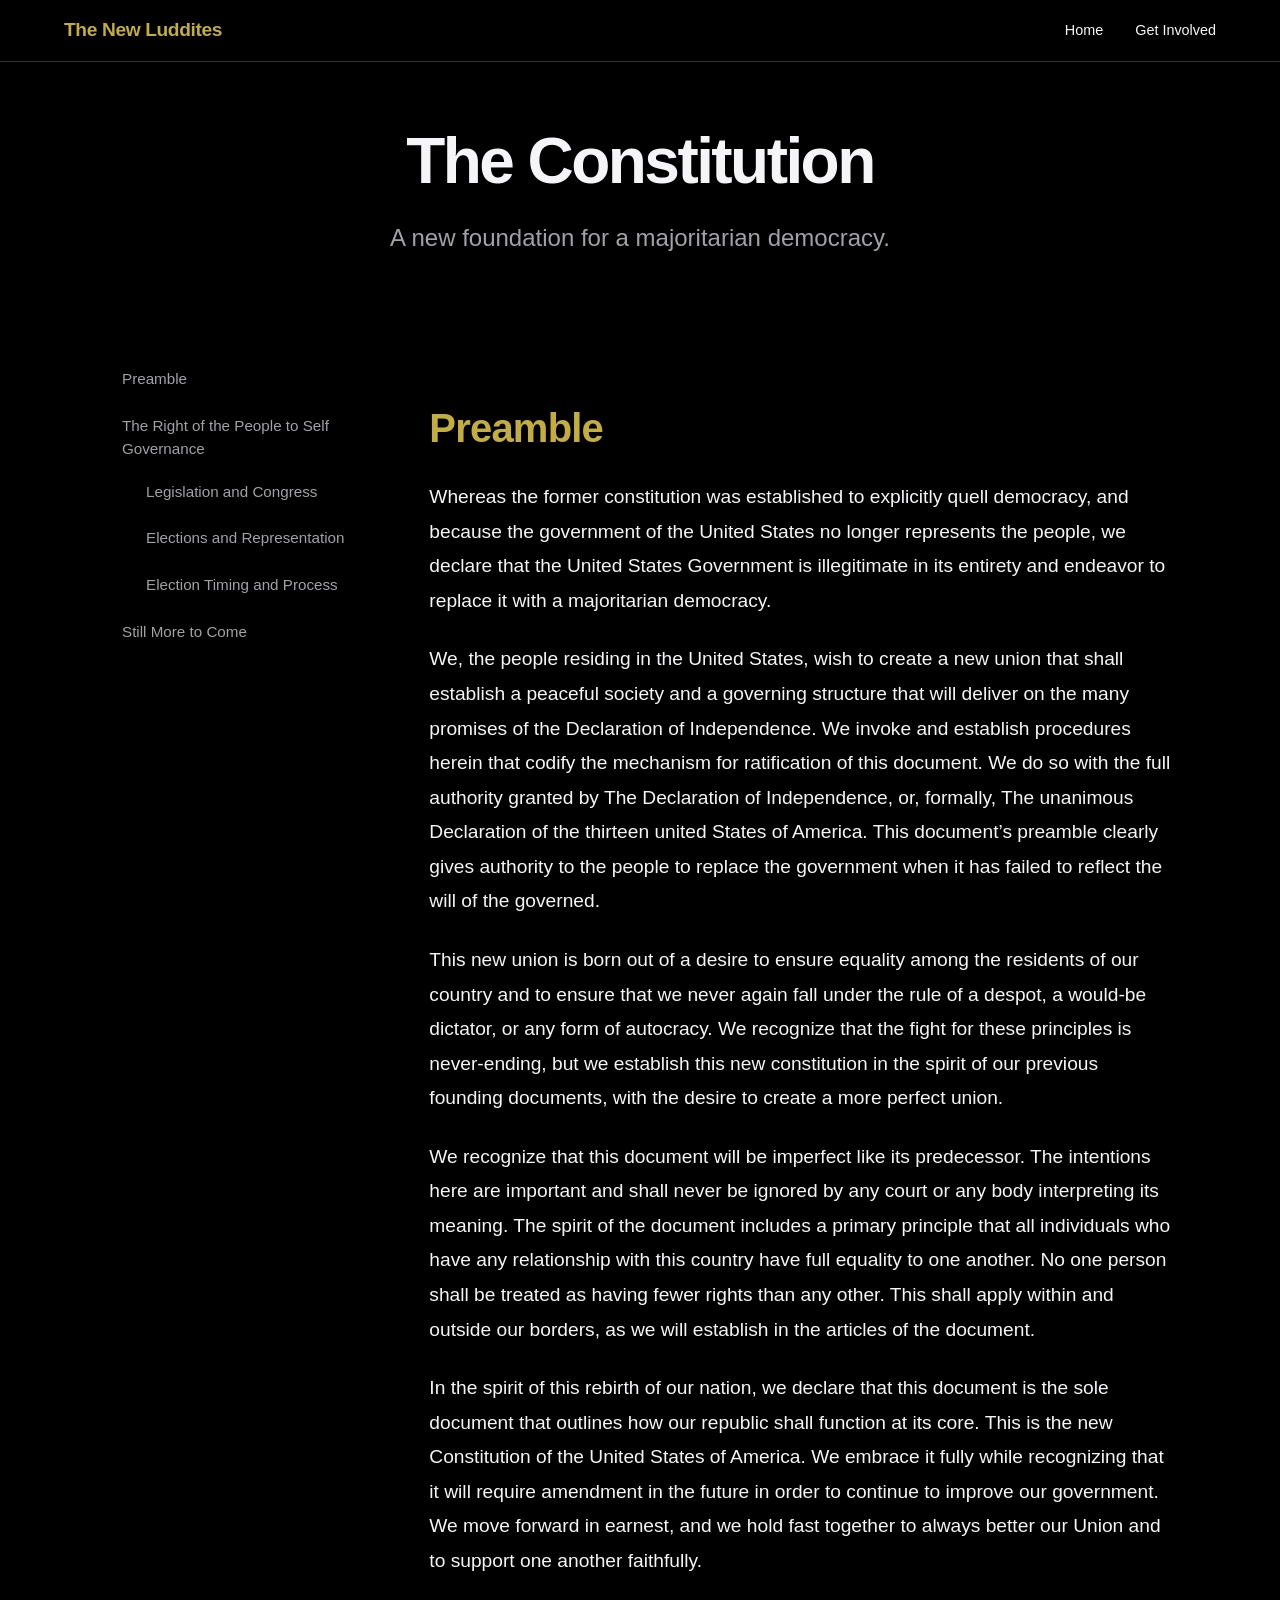
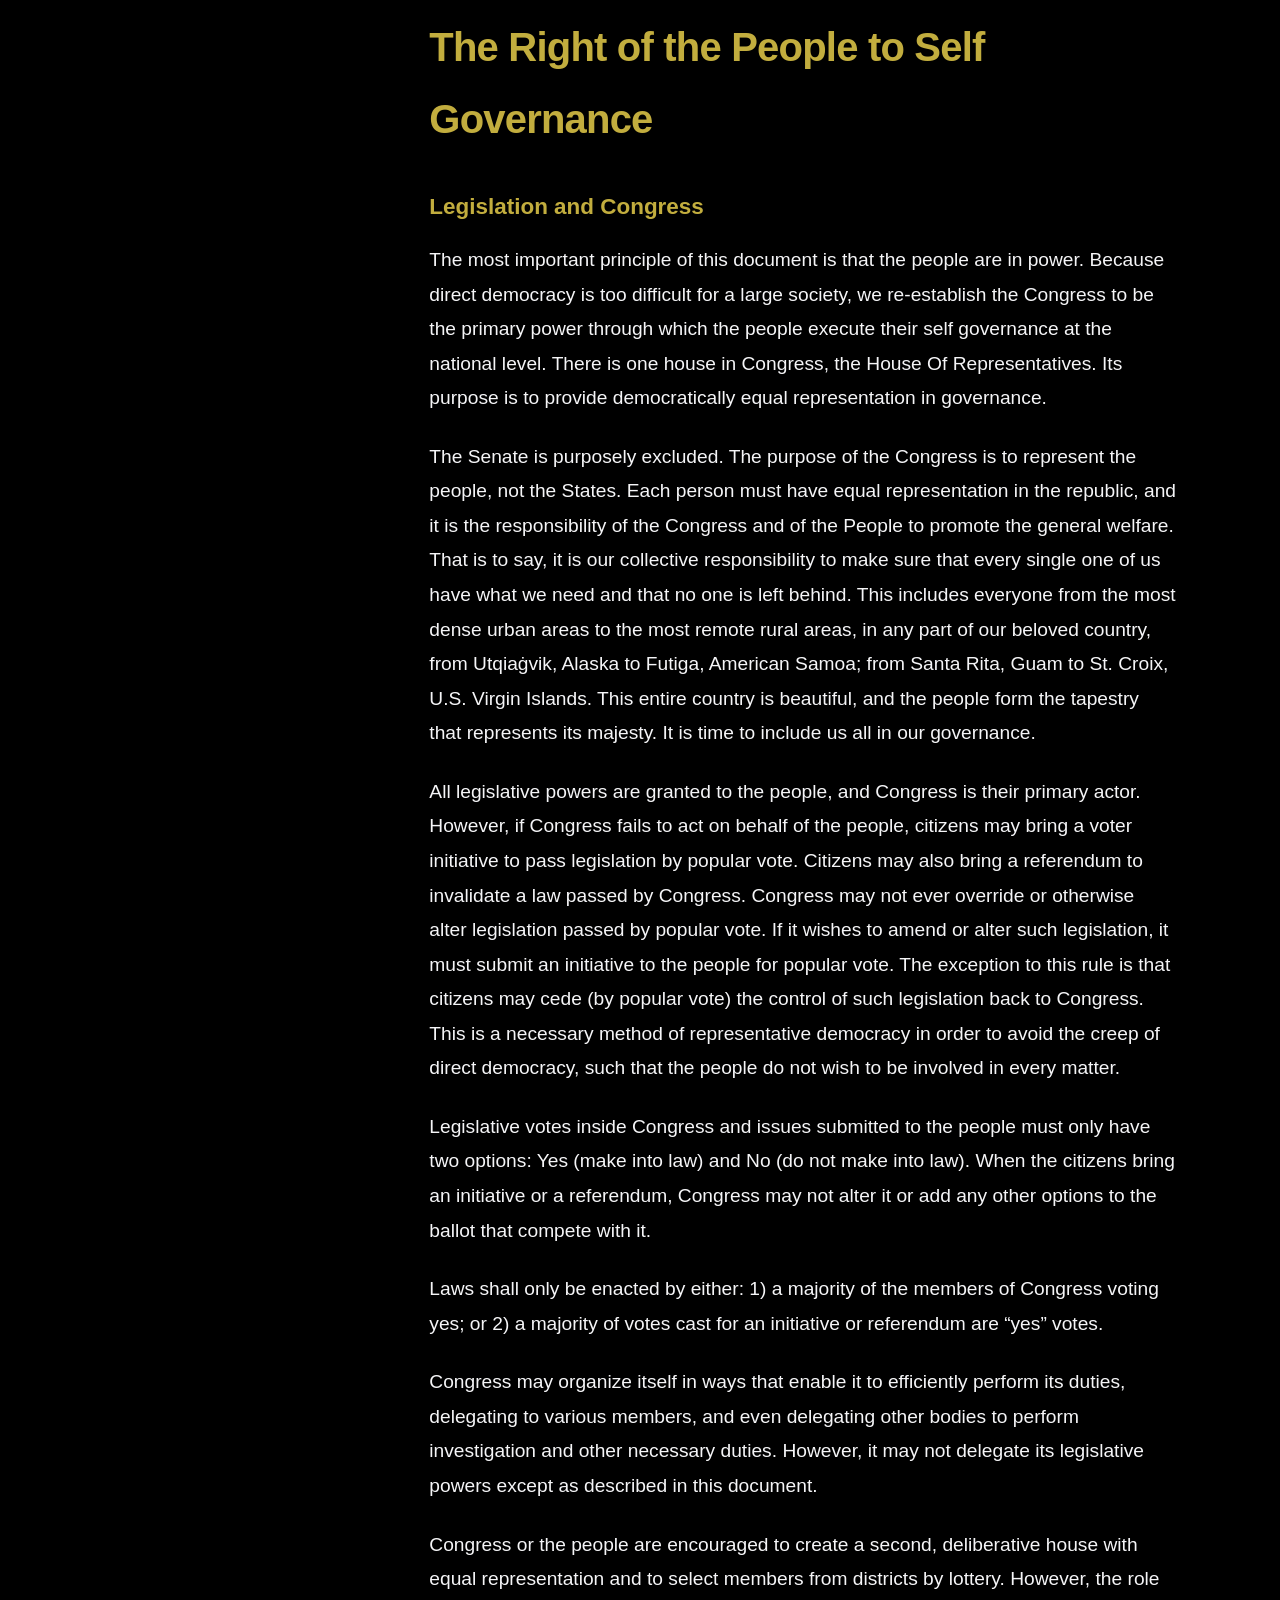
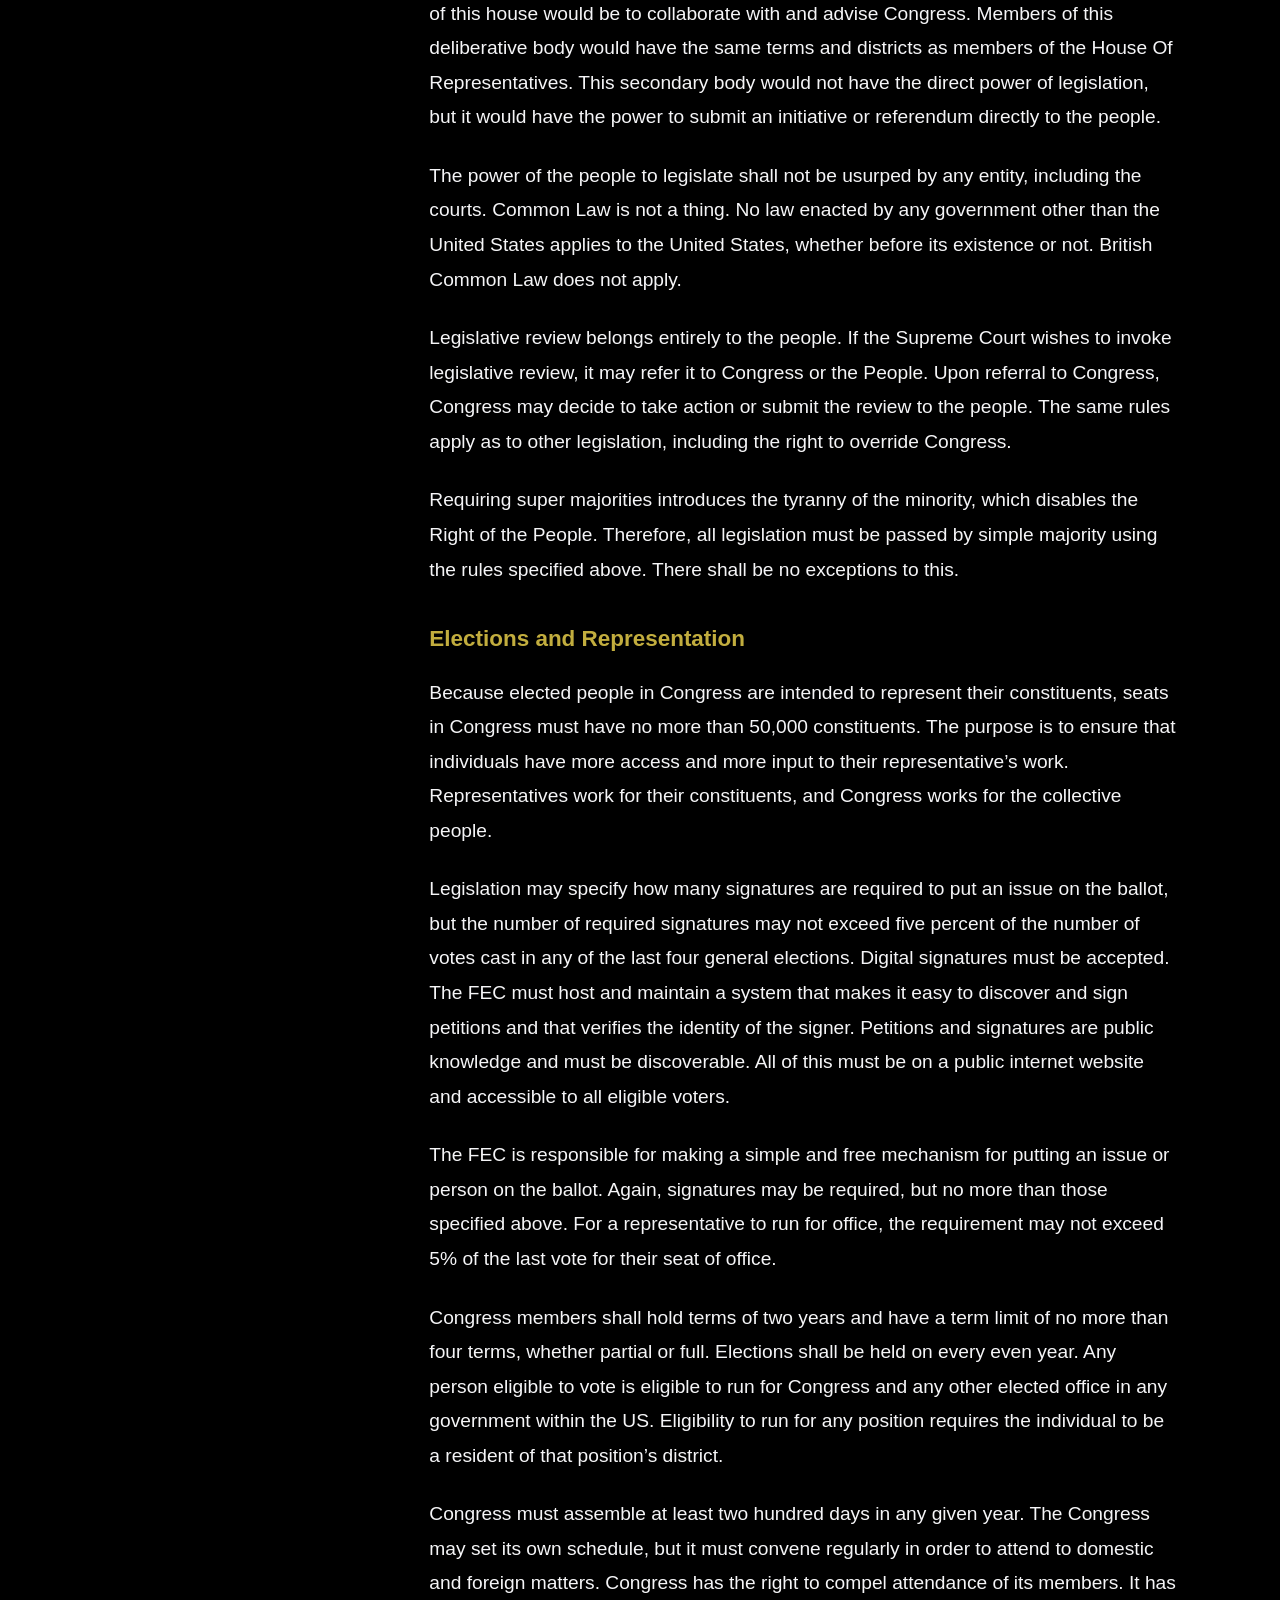
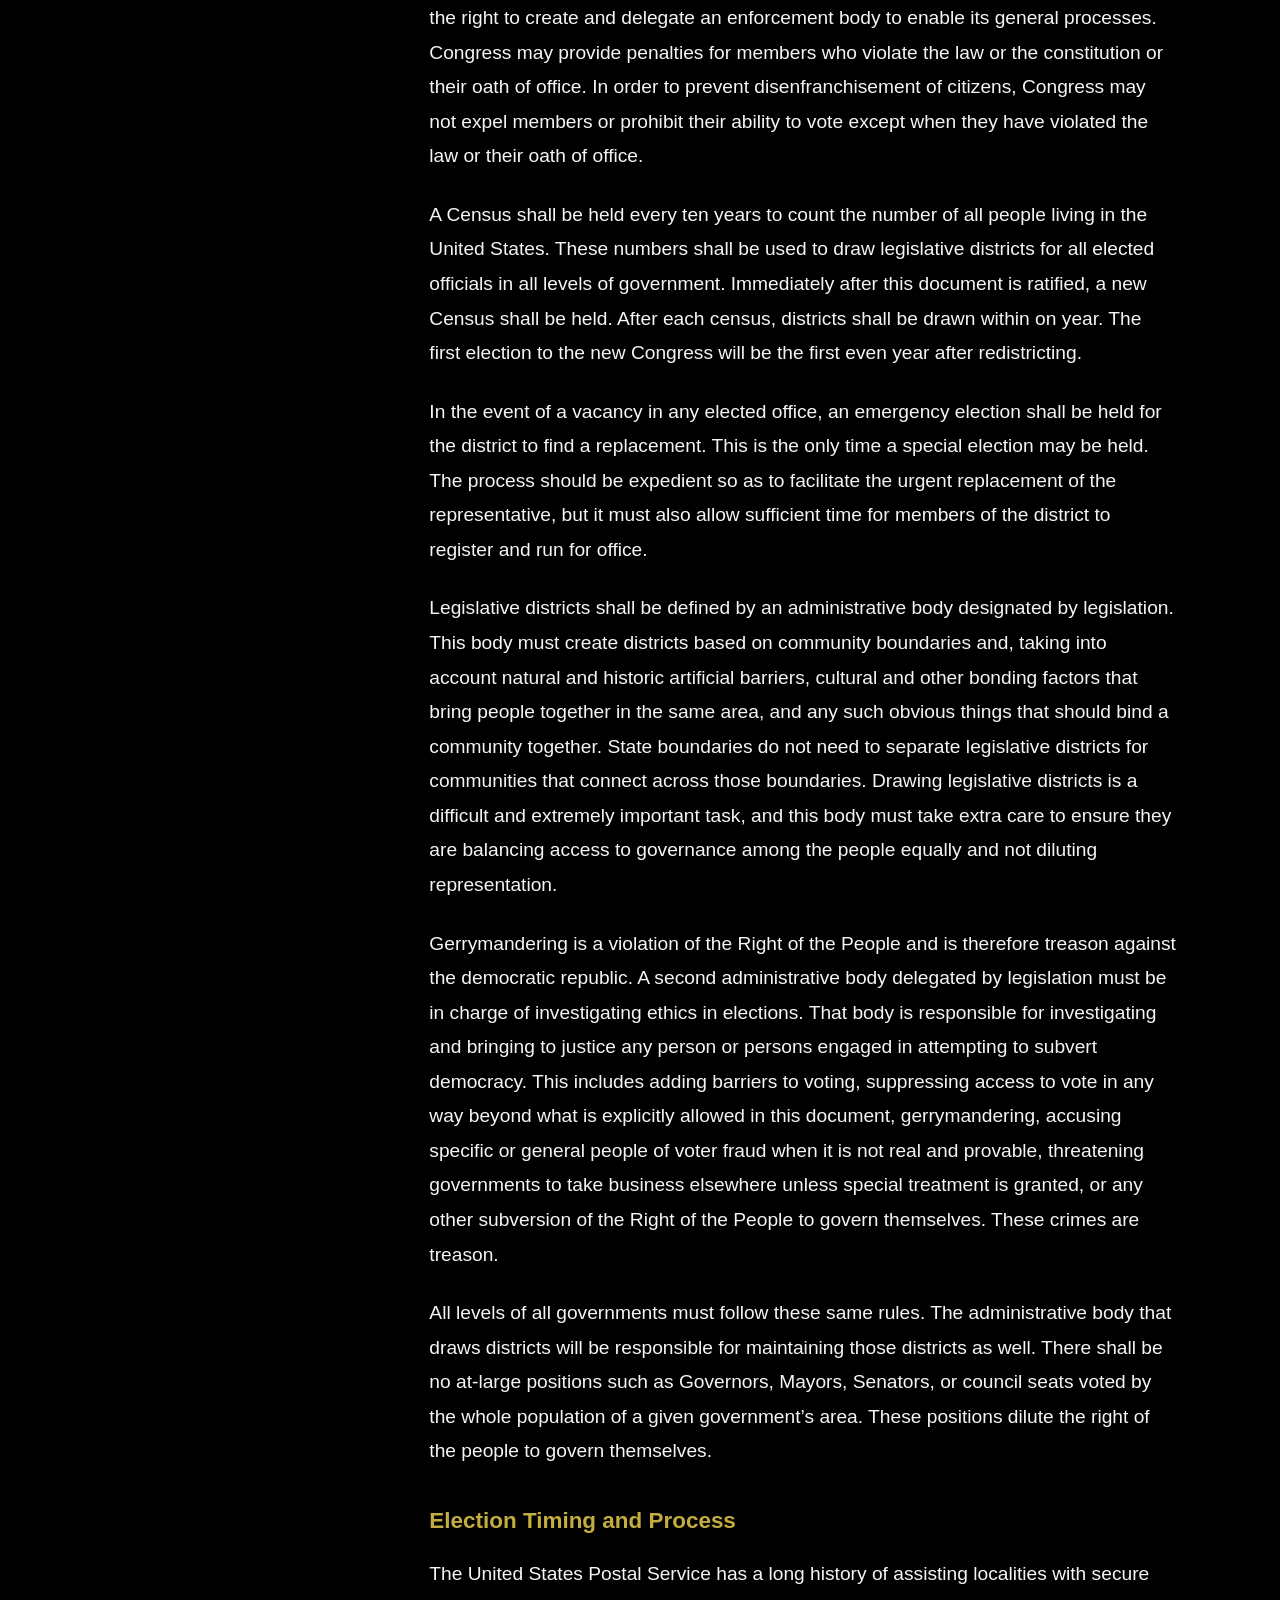
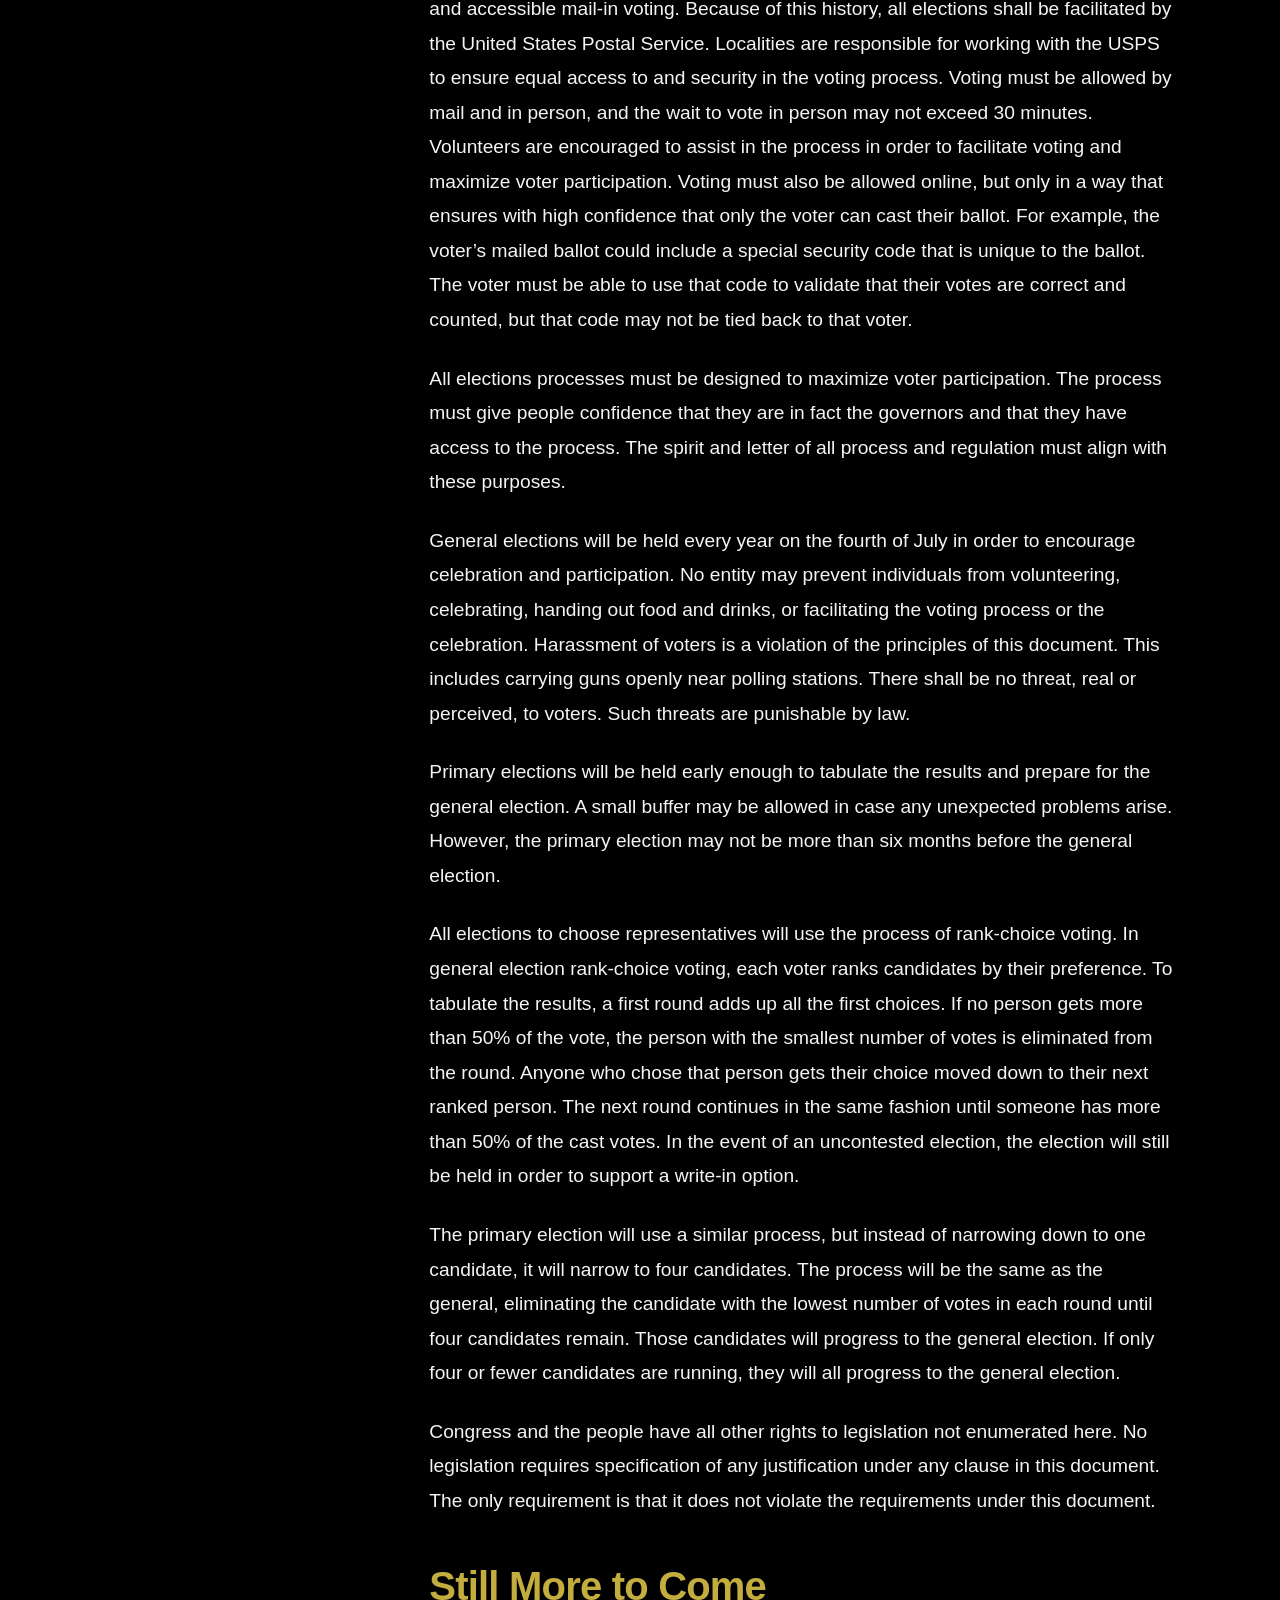
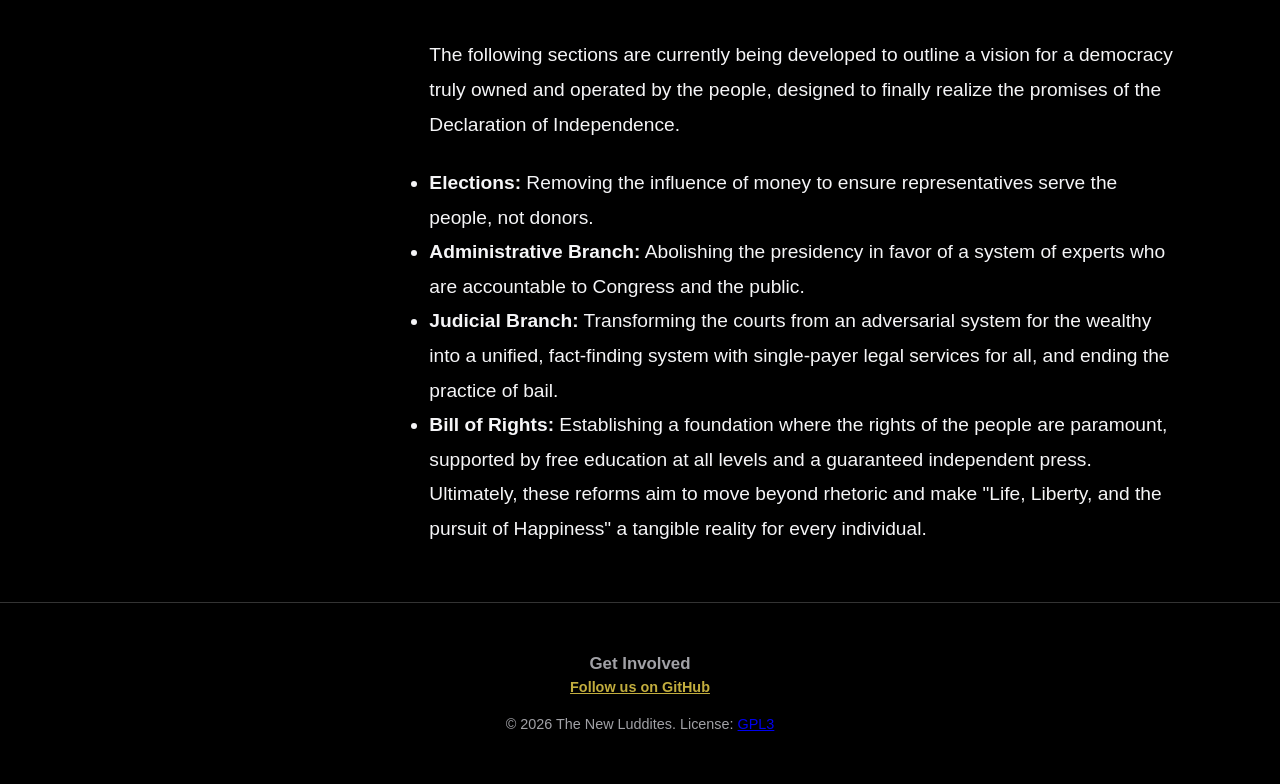
==== constitution/index.html @ 659c23f6 "Improve CSS, introduce better language" ====
<!DOCTYPE html>
<html lang="en">
<head>
    <meta charset="UTF-8">
    <meta name="viewport" content="width=device-width, initial-scale=1.0">
    <title>Constitution - The New Luddites</title>
    <link rel="stylesheet" href="../css/style.css">
</head>
<body>
<nav class="navbar">
    <div class="logo"><a href="../" style="color: inherit; text-decoration: none;">The New Luddites</a></div>
    <input type="checkbox" id="nav-toggle" class="nav-toggle">
    <label for="nav-toggle" class="nav-toggle-label">
        <span></span>
    </label>
    <ul class="nav-links">
        <li><a href="../">Home</a></li>
        <li><a href="#get-involved">Get Involved</a></li>
    </ul>
</nav>

<header class="hero">
    <h1>The Constitution</h1>
    <p>A new foundation for a majoritarian democracy.</p>
</header>

<main class="constitution-main">
    <nav class="toc">
        <ul>
            <li><a href="#preamble">Preamble</a></li>
            <li><a href="#self-governance">The Right of the People to Self Governance</a>
                <ul class="toc-nested">
                    <li><a href="#legislation">Legislation and Congress</a></li>
                    <li><a href="#elections">Elections and Representation</a></li>
                    <li><a href="#timing">Election Timing and Process</a></li>
                </ul>
            </li>
            <li><a href="#path-forward">Still More to Come</a></li>
        </ul>
    </nav>
    <section class="section">
        <div class="manifesto-text">
            <h2 id="preamble">Preamble</h2>
            <p>Whereas the former constitution was established to explicitly quell democracy, and because the government
                of the United States no longer represents the people, we declare that the United States Government is
                illegitimate in its entirety and endeavor to replace it with a majoritarian democracy.</p>
            <p>We, the people residing in the United States, wish to create a new union that shall establish a peaceful
                society and a governing structure that will deliver on the many promises of the Declaration of
                Independence. We invoke and establish procedures herein that codify the mechanism for ratification of
                this document. We do so with the full authority granted by The Declaration of Independence, or,
                formally, The unanimous Declaration of the thirteen united States of America. This document’s preamble
                clearly gives authority to the people to replace the government when it has failed to reflect the will
                of the governed.</p>
            <p>This new union is born out of a desire to ensure equality among the residents of our country and to
                ensure that we never again fall under the rule of a despot, a would-be dictator, or any form of
                autocracy. We recognize that the fight for these principles is never-ending, but we establish this new
                constitution in the spirit of our previous founding documents, with the desire to create a more perfect
                union.</p>
            <p>We recognize that this document will be imperfect like its predecessor. The intentions here are important
                and shall never be ignored by any court or any body interpreting its meaning. The spirit of the document
                includes a primary principle that all individuals who have any relationship with this country have full
                equality to one another. No one person shall be treated as having fewer rights than any other. This
                shall apply within and outside our borders, as we will establish in the articles of the document.</p>
            <p>In the spirit of this rebirth of our nation, we declare that this document is the sole
                document that outlines how our republic shall function at its core. This is the new Constitution of the
                United States of America. We embrace it fully while recognizing that it will require amendment in the
                future in order to continue to improve our government. We move forward in earnest, and we hold fast
                together to always better our Union and to support one another faithfully.</p>

            <h2 id="self-governance">The Right of the People to Self Governance</h2>
            <h3 id="legislation">Legislation and Congress</h3>
            <p>The most important principle of this document is that the people are in power. Because direct democracy
                is too difficult for a large society, we re-establish the Congress to be the primary power through which
                the people execute their self governance at the national level. There is one house in Congress, the
                House Of Representatives. Its purpose is to provide democratically equal representation in
                governance.</p>
            <p>The Senate is purposely excluded. The purpose of the Congress is to represent the people, not the States.
                Each person must have equal representation in the republic, and it is the responsibility of the Congress
                and of the People to promote the general welfare. That is to say, it is our collective responsibility to
                make sure that every single one of us have what we need and that no one is left behind. This includes
                everyone from the most dense urban areas to the most remote rural areas, in any part of our beloved
                country, from Utqiaġvik, Alaska to Futiga, American Samoa; from Santa Rita, Guam to St. Croix, U.S.
                Virgin Islands. This entire country is beautiful, and the people form the tapestry that represents its
                majesty. It is time to include us all in our governance.</p>
            <p>All legislative powers are granted to the people, and Congress is their primary actor. However, if
                Congress fails to act on behalf of the people, citizens may bring a voter initiative to pass legislation
                by popular vote. Citizens may also bring a referendum to invalidate a law passed by Congress. Congress
                may not ever override or otherwise alter legislation passed by popular vote. If it wishes to amend or
                alter such legislation, it must submit an initiative to the people for popular vote. The exception to
                this rule is that citizens may cede (by popular vote) the control of such legislation back to Congress.
                This is a necessary method of representative democracy in order to avoid the creep of direct democracy,
                such that the people do not wish to be involved in every matter.</p>
            <p>Legislative votes inside Congress and issues submitted to the people must only have two options: Yes
                (make into law) and No (do not make into law). When the citizens bring an initiative or a referendum,
                Congress may not alter it or add any other options to the ballot that compete with it.</p>
            <p>Laws shall only be enacted by either: 1) a majority of the members of Congress voting yes; or 2) a
                majority of votes cast for an initiative or referendum are “yes” votes.</p>
            <p>Congress may organize itself in ways that enable it to efficiently perform its duties, delegating to
                various members, and even delegating other bodies to perform investigation and other necessary duties.
                However, it may not delegate its legislative powers except as described in this document.</p>
            <p>Congress or the people are encouraged to create a second, deliberative house with equal representation
                and to select members from districts by lottery. However, the role of this house would be to collaborate
                with and advise Congress. Members of this deliberative body would have the same terms and districts as
                members of the House Of Representatives. This secondary body would not have the direct power of
                legislation, but it would have the power to submit an initiative or referendum directly to the
                people.</p>
            <p>The power of the people to legislate shall not be usurped by any entity, including the courts. Common Law
                is not a thing. No law enacted by any government other than the United States applies to the United
                States, whether before its existence or not. British Common Law does not apply.</p>
            <p>Legislative review belongs entirely to the people. If the Supreme Court wishes to invoke legislative
                review, it may refer it to Congress or the People. Upon referral to Congress, Congress may decide to
                take action or submit the review to the people. The same rules apply as to other legislation, including
                the right to override Congress.</p>
            <p>Requiring super majorities introduces the tyranny of the minority, which disables the Right of the
                People. Therefore, all legislation must be passed by simple majority using the rules specified above.
                There shall be no exceptions to this.</p>

            <h3 id="elections">Elections and Representation</h3>
            <p>Because elected people in Congress are intended to represent their constituents, seats in Congress must
                have no more than 50,000 constituents. The purpose is to ensure that individuals have more access and
                more input to their representative’s work. Representatives work for their constituents, and Congress
                works for the collective people.</p>
            <p>Legislation may specify how many signatures are required to put an issue on the ballot, but the number of
                required signatures may not exceed five percent of the number of votes cast in any of the last four
                general elections. Digital signatures must be accepted. The FEC must host and maintain a system that
                makes it easy to discover and sign petitions and that verifies the identity of the signer. Petitions and
                signatures are public knowledge and must be discoverable. All of this must be on a public internet
                website and accessible to all eligible voters.</p>
            <p>The FEC is responsible for making a simple and free mechanism for putting an issue or person on the
                ballot. Again, signatures may be required, but no more than those specified above. For a representative
                to run for office, the requirement may not exceed 5% of the last vote for their seat of office.</p>
            <p>Congress members shall hold terms of two years and have a term limit of no more than four terms, whether
                partial or full. Elections shall be held on every even year. Any person eligible to vote is eligible to
                run for Congress and any other elected office in any government within the US. Eligibility to run for
                any position requires the individual to be a resident of that position’s district.</p>
            <p>Congress must assemble at least two hundred days in any given year. The Congress may set its own
                schedule, but it must convene regularly in order to attend to domestic and foreign matters. Congress has
                the right to compel attendance of its members. It has the right to create and delegate an enforcement
                body to enable its general processes. Congress may provide penalties for members who violate the law or
                the constitution or their oath of office. In order to prevent disenfranchisement of citizens, Congress
                may not expel members or prohibit their ability to vote except when they have violated the law or their
                oath of office.</p>
            <p>A Census shall be held every ten years to count the number of all people living in the United States.
                These numbers shall be used to draw legislative districts for all elected officials in all levels of
                government. Immediately after this document is ratified, a new Census shall be held. After each census,
                districts shall be drawn within on year. The first election to the new Congress will be the first even
                year after redistricting.</p>
            <p>In the event of a vacancy in any elected office, an emergency election shall be held for the district to
                find a replacement. This is the only time a special election may be held. The process should be
                expedient so as to facilitate the urgent replacement of the representative, but it must also allow
                sufficient time for members of the district to register and run for office.</p>
            <p>Legislative districts shall be defined by an administrative body designated by legislation. This body
                must create districts based on community boundaries and, taking into account natural and historic
                artificial barriers, cultural and other bonding factors that bring people together in the same area, and
                any such obvious things that should bind a community together. State boundaries do not need to separate
                legislative districts for communities that connect across those boundaries. Drawing legislative
                districts is a difficult and extremely important task, and this body must take extra care to ensure they
                are balancing access to governance among the people equally and not diluting representation.</p>
            <p>Gerrymandering is a violation of the Right of the People and is therefore treason against the democratic
                republic. A second administrative body delegated by legislation must be in charge of investigating
                ethics in elections. That body is responsible for investigating and bringing to justice any person or
                persons engaged in attempting to subvert democracy. This includes adding barriers to voting, suppressing
                access to vote in any way beyond what is explicitly allowed in this document, gerrymandering, accusing
                specific or general people of voter fraud when it is not real and provable, threatening governments to
                take business elsewhere unless special treatment is granted, or any other subversion of the Right of the
                People to govern themselves. These crimes are treason.</p>
            <p>All levels of all governments must follow these same rules. The administrative body that draws districts
                will be responsible for maintaining those districts as well. There shall be no at-large positions such
                as Governors, Mayors, Senators, or council seats voted by the whole population of a given government’s
                area. These positions dilute the right of the people to govern themselves.</p>

            <h3 id="timing">Election Timing and Process</h3>
            <p>The United States Postal Service has a long history of assisting localities with secure and accessible
                mail-in voting. Because of this history, all elections shall be facilitated by the United States Postal
                Service. Localities are responsible for working with the USPS to ensure equal access to and security in
                the voting process. Voting must be allowed by mail and in person, and the wait to vote in person may not
                exceed 30 minutes. Volunteers are encouraged to assist in the process in order to facilitate voting and
                maximize voter participation. Voting must also be allowed online, but only in a way that ensures with
                high confidence that only the voter can cast their ballot. For example, the voter’s mailed ballot could
                include a special security code that is unique to the ballot. The voter must be able to use that code to
                validate that their votes are correct and counted, but that code may not be tied back to that voter.</p>
            <p>All elections processes must be designed to maximize voter participation. The process must give people
                confidence that they are in fact the governors and that they have access to the process. The spirit and
                letter of all process and regulation must align with these purposes.</p>
            <p>General elections will be held every year on the fourth of July in order to encourage celebration and
                participation. No entity may prevent individuals from volunteering, celebrating, handing out food and
                drinks, or facilitating the voting process or the celebration. Harassment of voters is a violation of
                the principles of this document. This includes carrying guns openly near polling stations. There shall
                be no threat, real or perceived, to voters. Such threats are punishable by law.</p>
            <p>Primary elections will be held early enough to tabulate the results and prepare for the general election.
                A small buffer may be allowed in case any unexpected problems arise. However, the primary election may
                not be more than six months before the general election.</p>
            <p>All elections to choose representatives will use the process of rank-choice voting. In general election
                rank-choice voting, each voter ranks candidates by their preference. To tabulate the results, a first
                round adds up all the first choices. If no person gets more than 50% of the vote, the person with the
                smallest number of votes is eliminated from the round. Anyone who chose that person gets their choice
                moved down to their next ranked person. The next round continues in the same fashion until someone has
                more than 50% of the cast votes. In the event of an uncontested election, the election will still be
                held in order to support a write-in option.</p>
            <p>The primary election will use a similar process, but instead of narrowing down to one candidate, it will
                narrow to four candidates. The process will be the same as the general, eliminating the candidate with
                the lowest number of votes in each round until four candidates remain. Those candidates will progress to
                the general election. If only four or fewer candidates are running, they will all progress to the
                general election.</p>
            <p>Congress and the people have all other rights to legislation not enumerated here. No legislation requires
                specification of any justification under any clause in this document. The only requirement is that it
                does not violate the requirements under this document.</p>

            <h2 id="path-forward">Still More to Come</h2>
            <p>The following sections are currently being developed to outline a vision for a democracy truly owned and operated by the people, designed to finally realize the promises of the Declaration of Independence.</p>
            <ul>
                <li><strong>Elections:</strong> Removing the influence of money to ensure representatives serve the people, not donors.</li>
                <li><strong>Administrative Branch:</strong> Abolishing the presidency in favor of a system of experts who are accountable to Congress and the public.</li>
                <li><strong>Judicial Branch:</strong> Transforming the courts from an adversarial system for the wealthy into a unified, fact-finding system with single-payer legal services for all, and ending the practice of bail.</li>
                <li><strong>Bill of Rights:</strong> Establishing a foundation where the rights of the people are paramount, supported by free education at all levels and a guaranteed independent press.</li>
            </ul>
            <p>Ultimately, these reforms aim to move beyond rhetoric and make "Life, Liberty, and the pursuit of Happiness" a tangible reality for every individual.</p>
        </div>
    </section>
</main>

<footer id="get-involved">
    <div style="margin-bottom: 1rem; text-align: center;">
        <h3>Get Involved</h3>
        <p><a href="https://github.com/newluddites" style="color: var(--primary); font-weight: bold;">Follow us on
            GitHub</a></p>
    </div>
    <p>&copy; 2026 The New Luddites. License: <a
            href="https://github.com/newluddites/staticweb/blob/main/LICENSE">GPL3</a></p>
</footer>
</body>
</html>
---- css/style.css ----
:root {
    --primary: #c2ad3e;
    --accent: #ffea00;
    --bg: #000000;
    --bg-alt: #1a1a1a;
    --text: #f5f5f7;
    --text-muted: #a1a1a6;
    --transition: all 0.3s cubic-bezier(0.4, 0, 0.2, 1);
    --font-stack: -apple-system, BlinkMacSystemFont, "Segoe UI", Roboto, Helvetica, Arial, sans-serif, "Apple Color Emoji", "Segoe UI Emoji", "Segoe UI Symbol";
}

* {
    margin: 0;
    padding: 0;
    box-sizing: border-box;
}

body {
    font-family: var(--font-stack), serif;
    color: var(--text);
    background-color: var(--bg);
    line-height: 1.5;
    scroll-behavior: smooth;
}

/* Constitution Layout */
.constitution-main {
    display: flex;
    max-width: 1200px;
    margin: 0 auto;
    padding: 2rem 5%;
    gap: 4rem;
}

.toc {
    width: 280px;
    position: sticky;
    top: 100px;
    height: fit-content;
    align-self: start;
}

.toc ul {
    list-style: none;
    padding: 0;
}

.toc li {
    margin-bottom: 0.5rem;
}

.toc a {
    text-decoration: none;
    color: var(--text-muted) !important;
    font-size: 0.95rem;
    font-weight: 500;
    transition: var(--transition);
    display: block;
    padding: 0.5rem 0;
    border-left: 2px solid transparent;
    padding-left: 1rem;
}

.toc a:hover {
    color: var(--primary) !important;
    border-left-color: var(--primary);
}

.toc-nested {
    margin-left: 1.5rem;
    margin-top: 0.25rem;
}

/* Navbar */
.navbar {
    display: flex;
    justify-content: space-between;
    align-items: center;
    padding: 1rem 5%;
    position: sticky;
    top: 0;
    background: rgba(0, 0, 0, 0.8);
    -webkit-backdrop-filter: blur(20px);
    backdrop-filter: blur(20px);
    z-index: 1000;
    border-bottom: 1px solid #333;
}

.logo {
    font-weight: 700;
    font-size: 1.2rem;
    letter-spacing: -0.02em;
    color: var(--primary);
}

.nav-links {
    display: flex;
    list-style: none;
    gap: 2rem;
}

.nav-links a {
    text-decoration: none;
    color: var(--text);
    font-size: 0.9rem;
    font-weight: 500;
    transition: var(--transition);
}

.nav-links a:hover {
    color: var(--accent);
}

/* Mobile Menu (No JS) */
.nav-toggle {
    display: none;
}

.nav-toggle-label {
    display: none;
    cursor: pointer;
}

/* Hero Section */
.hero {
    padding: 4rem 5% 2rem;
    text-align: center;
    max-width: 1000px;
    margin: 0 auto;
}

.hero h1 {
    font-size: 4rem;
    line-height: 1.1;
    font-weight: 800;
    letter-spacing: -0.04em;
    margin-bottom: 1.5rem;
}

.highlight {
    color: var(--primary);
}

.hero p {
    font-size: 1.5rem;
    color: var(--text-muted);
    margin-bottom: 2.5rem;
    max-width: 600px;
    margin-left: auto;
    margin-right: auto;
}

.btn {
    display: inline-block;
    padding: 1rem 2rem;
    background: var(--primary);
    color: #000000;
    text-decoration: none;
    border-radius: 50px;
    font-weight: 600;
    transition: background-color 0.3s ease;
}

.btn:hover {
    background: #e6c200;
}

/* Sections */
.section {
    padding: 3rem 5%;
    max-width: 1200px;
    margin: 0 auto;
    text-align: center;
}

/* Override section centering for constitution */
.constitution-main .section {
    text-align: left;
    padding: 0;
}

.section.alternate {
    background: var(--bg-alt);
    max-width: 100%;
}

.section h2 {
    font-size: 2.5rem;
    margin-bottom: 3rem;
    letter-spacing: -0.02em;
}

.grid {
    display: grid;
    grid-template-columns: repeat(auto-fit, minmax(300px, 1fr));
    gap: 2rem;
}

.card {
    padding: 2rem;
    background: var(--bg-alt);
    border-radius: 20px;
    transition: var(--transition);
}

.card:hover {
    transform: translateY(-10px);
    box-shadow: 0 20px 40px rgba(0,0,0,0.05);
}

.card h3 {
    margin-bottom: 1rem;
    font-size: 1.5rem;
}

.content-split {
    display: flex;
    align-items: center;
    gap: 4rem;
    max-width: 1000px;
    margin: 0 auto;
    text-align: left;
}

.text {
    flex: 1;
}

.text ul {
    list-style: none;
    margin-top: 1.5rem;
}

.text li {
    margin-bottom: 1rem;
    padding-left: 1.5rem;
    position: relative;
}

.text li::before {
    content: "✓";
    position: absolute;
    left: 0;
    color: var(--accent);
    font-weight: bold;
}

.visual {
    flex: 1;
    display: flex;
    justify-content: center;
}

.perf-box {
    width: 200px;
    height: 200px;
    background: #e5e4d9;
    color: #000000;
    display: flex;
    align-items: center;
    justify-content: center;
    font-weight: 800;
    font-size: 2rem;
    border-radius: 40px;
    animation: float 3s ease-in-out infinite;
}

@keyframes float {
    0%, 100% { transform: translateY(0); }
    50% { transform: translateY(-20px); }
}

footer {
    padding: 3rem 5%;
    text-align: center;
    border-top: 1px solid #333;
    color: var(--text-muted);
    font-size: 0.9rem;
}

/* Content styles */
.manifesto-text {
    max-width: 800px;
    margin: 0 auto;
    text-align: left;
    font-size: 1.2rem;
    line-height: 1.8;
}

.manifesto-text p {
    margin-bottom: 1.5rem;
}

.manifesto-text h2, .manifesto-text h3 {
    margin-top: 2rem;
    margin-bottom: 1rem;
    color: var(--primary);
}

@media (max-width: 768px) {
    .constitution-main {
        flex-direction: column;
    }
    .toc {
        width: 100%;
        position: relative;
        top: 0;
        margin-bottom: 2rem;
        padding-bottom: 2rem;
        border-bottom: 1px solid #333;
    }

    .nav-toggle-label {
        display: block;
        position: relative;
        width: 30px;
        height: 30px;
    }

    .nav-toggle-label span {
        display: block;
        width: 20px;
        height: 2px;
        background: var(--primary);
        position: absolute;
        top: 14px;
        left: 5px;
        transition: var(--transition);
    }

    .nav-toggle-label span::before, .nav-toggle-label span::after {
        content: '';
        position: absolute;
        width: 20px;
        height: 2px;
        background: var(--primary);
        transition: var(--transition);
    }

    .nav-toggle-label span::before { top: -8px; }
    .nav-toggle-label span::after { top: 8px; }

    .nav-links {
        display: none;
        flex-direction: column;
        position: absolute;
        top: 100%;
        left: 0;
        width: 100%;
        background: var(--bg);
        padding: 2rem;
        border-bottom: 1px solid #333;
        text-align: center;
    }

    .nav-toggle:checked ~ .nav-links {
        display: flex;
    }

    .hero h1 {
        font-size: 2.5rem;
    }

    .content-split {
        flex-direction: column;
        text-align: center;
    }

    .text li {
        text-align: left;
    }
}
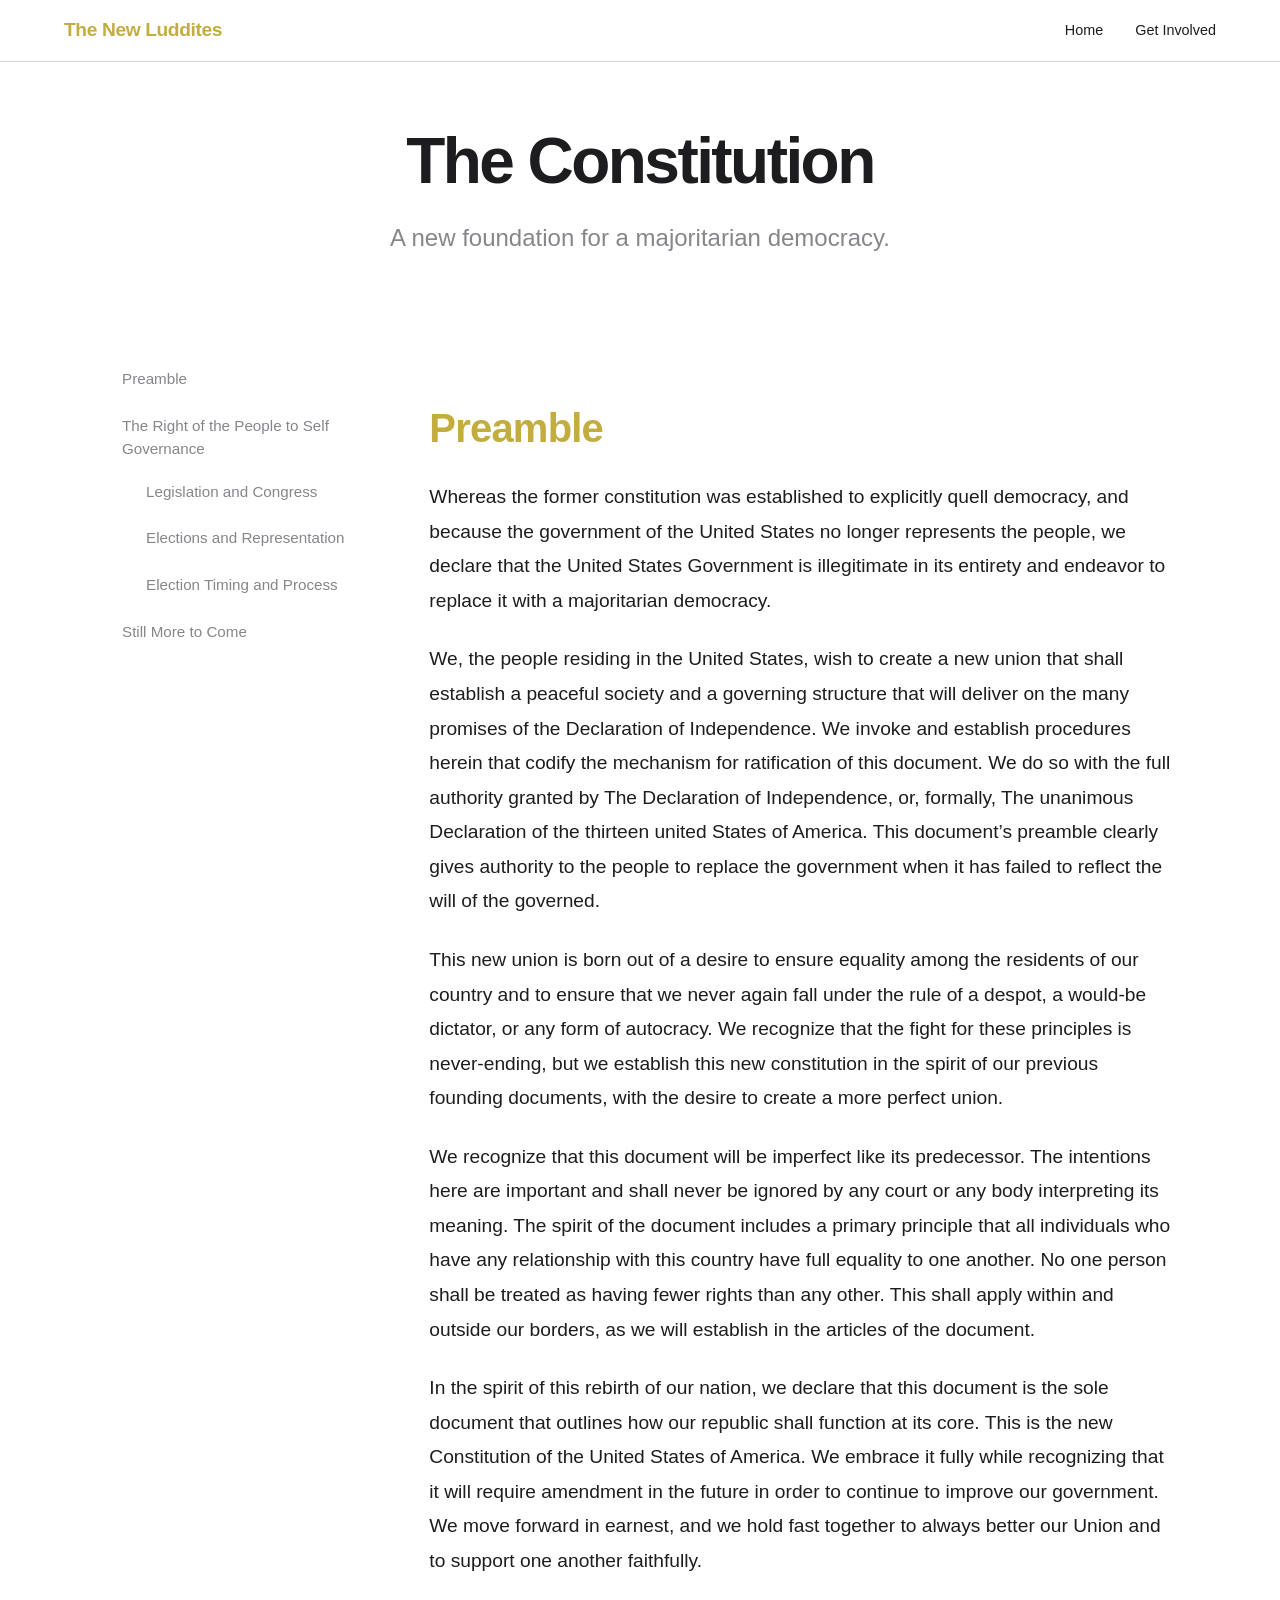
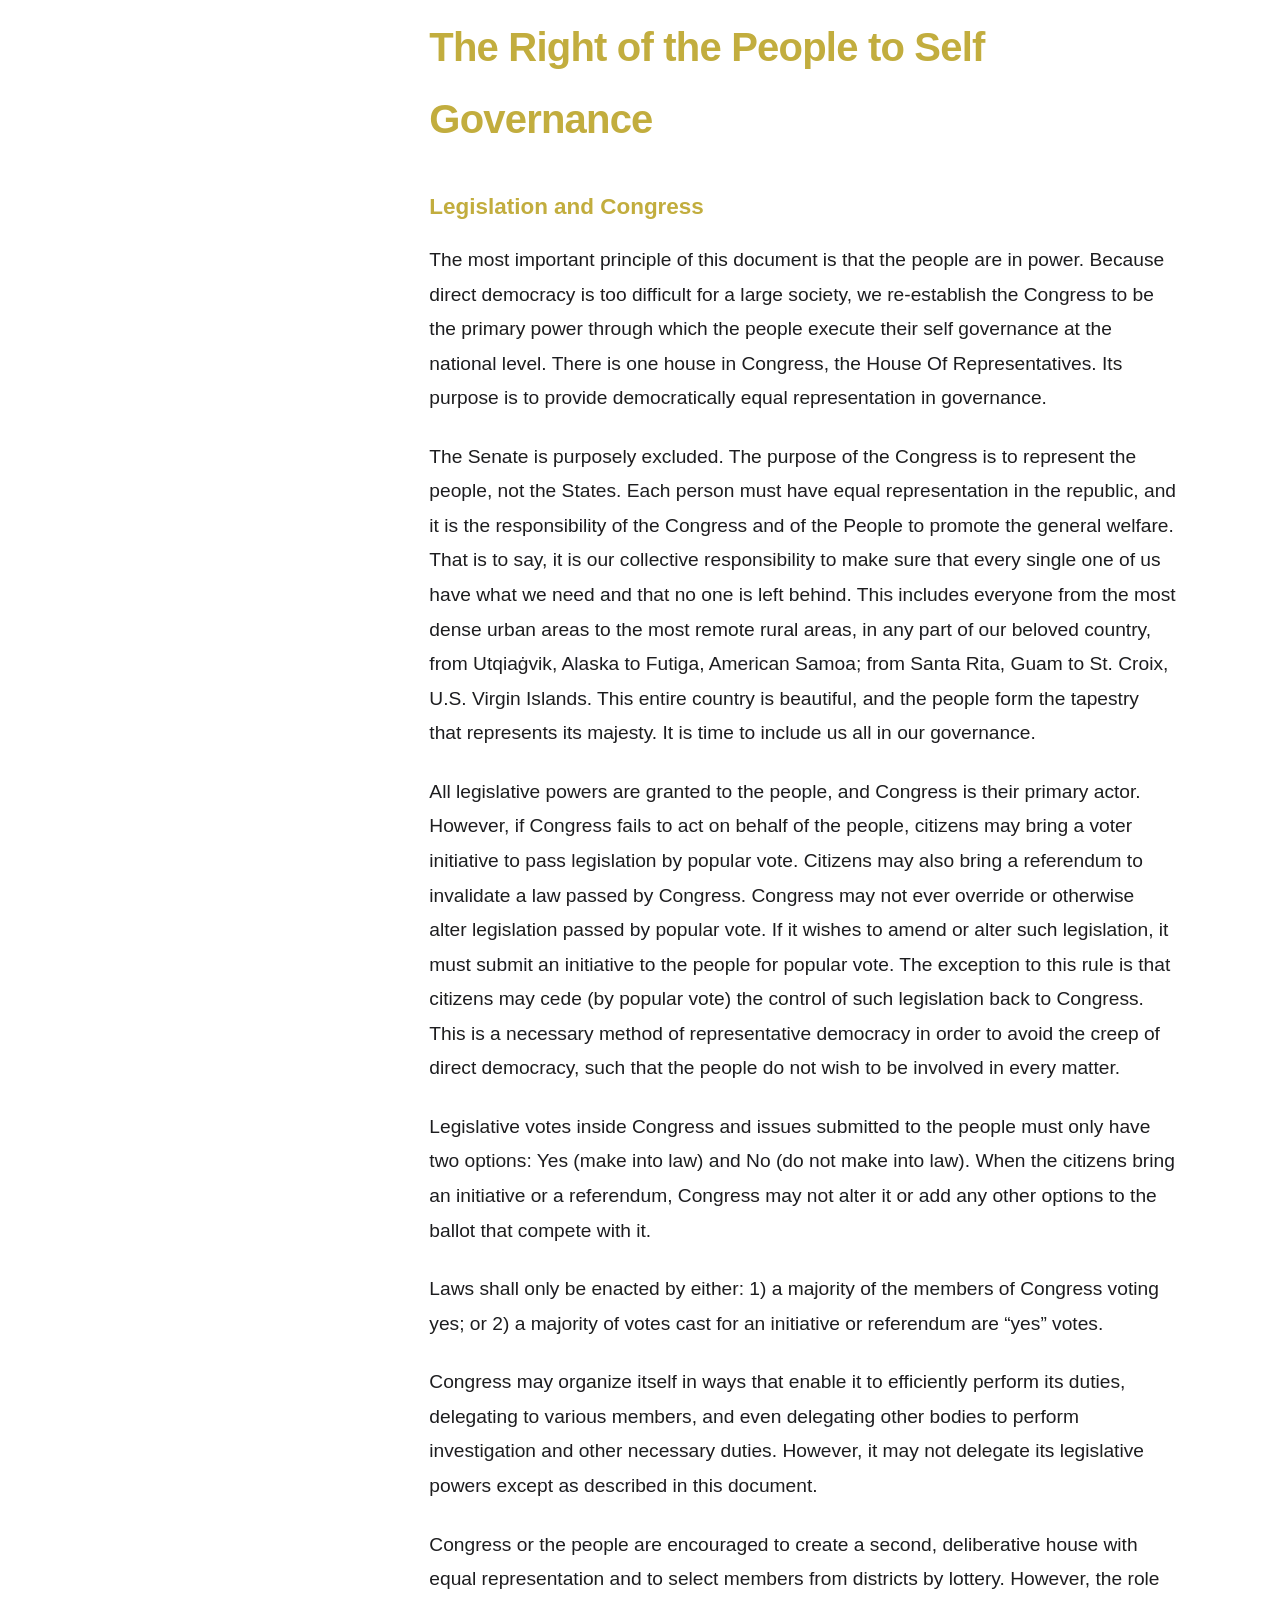
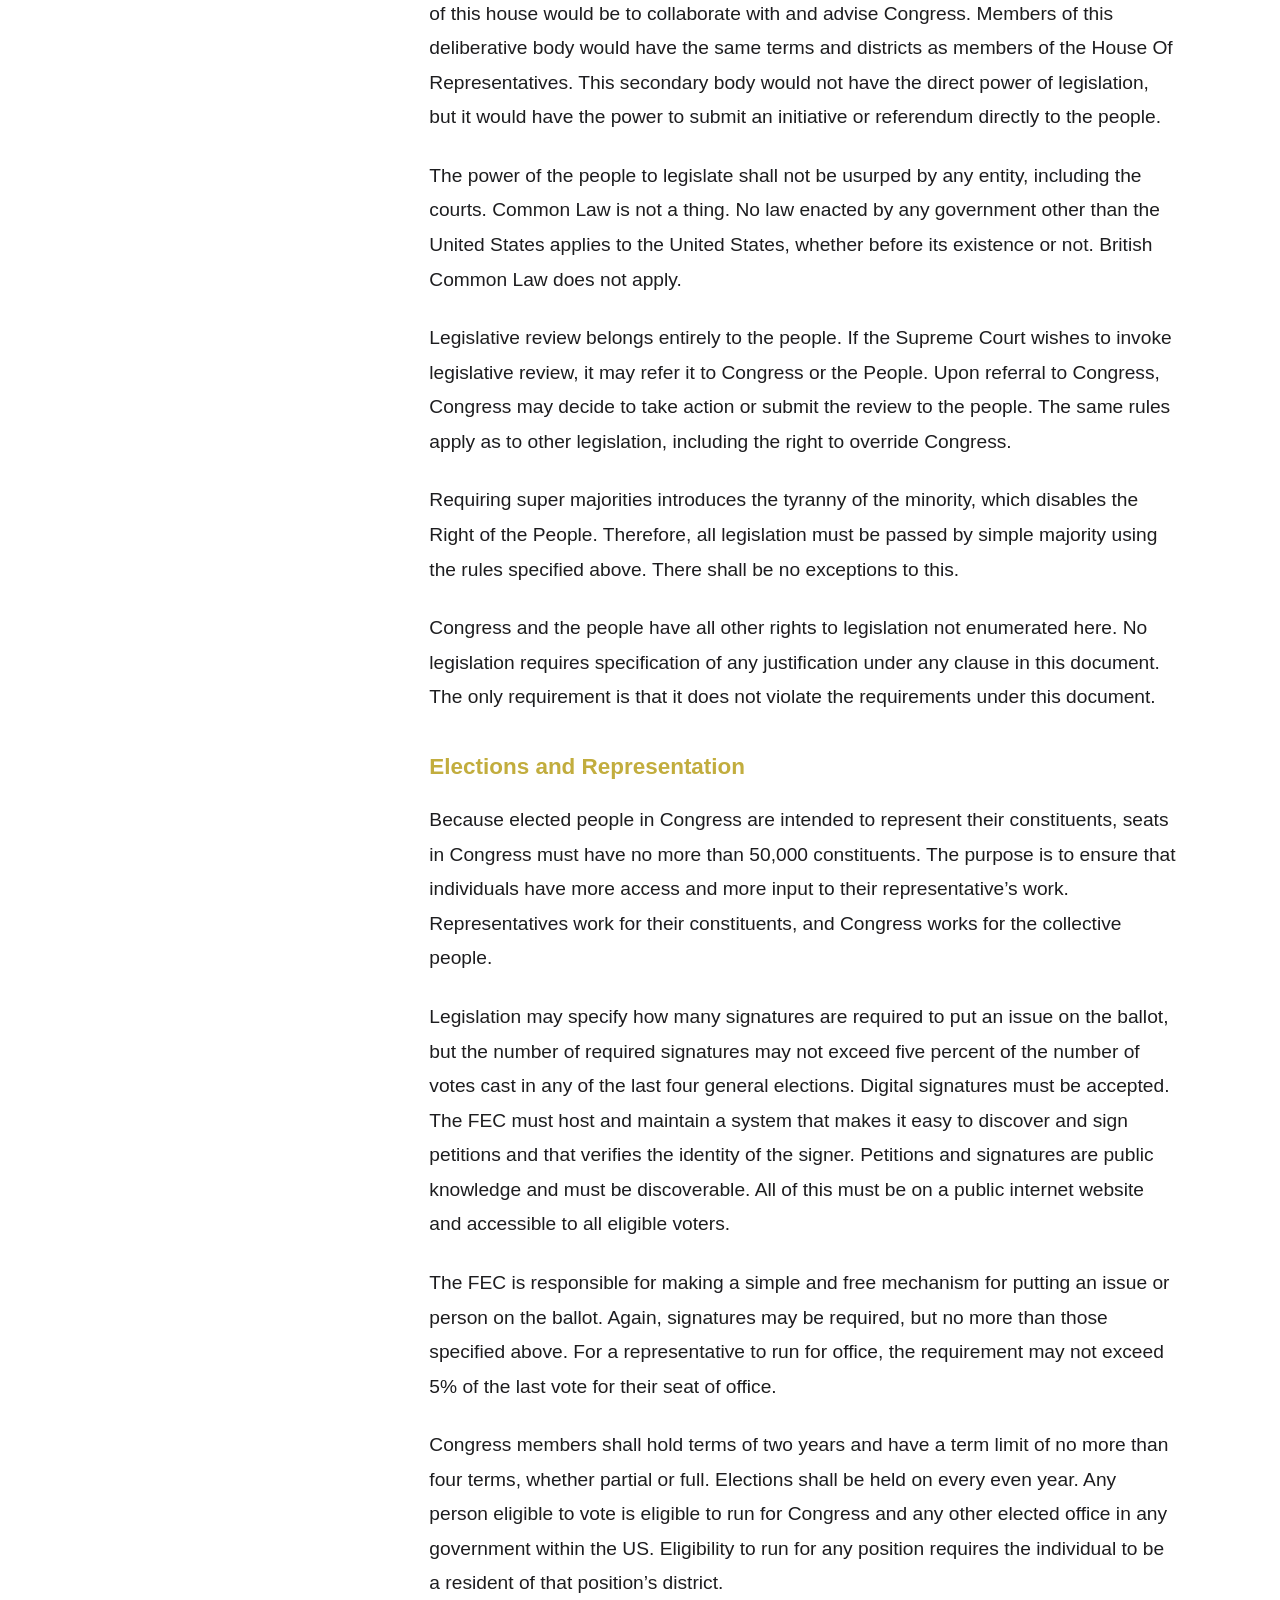
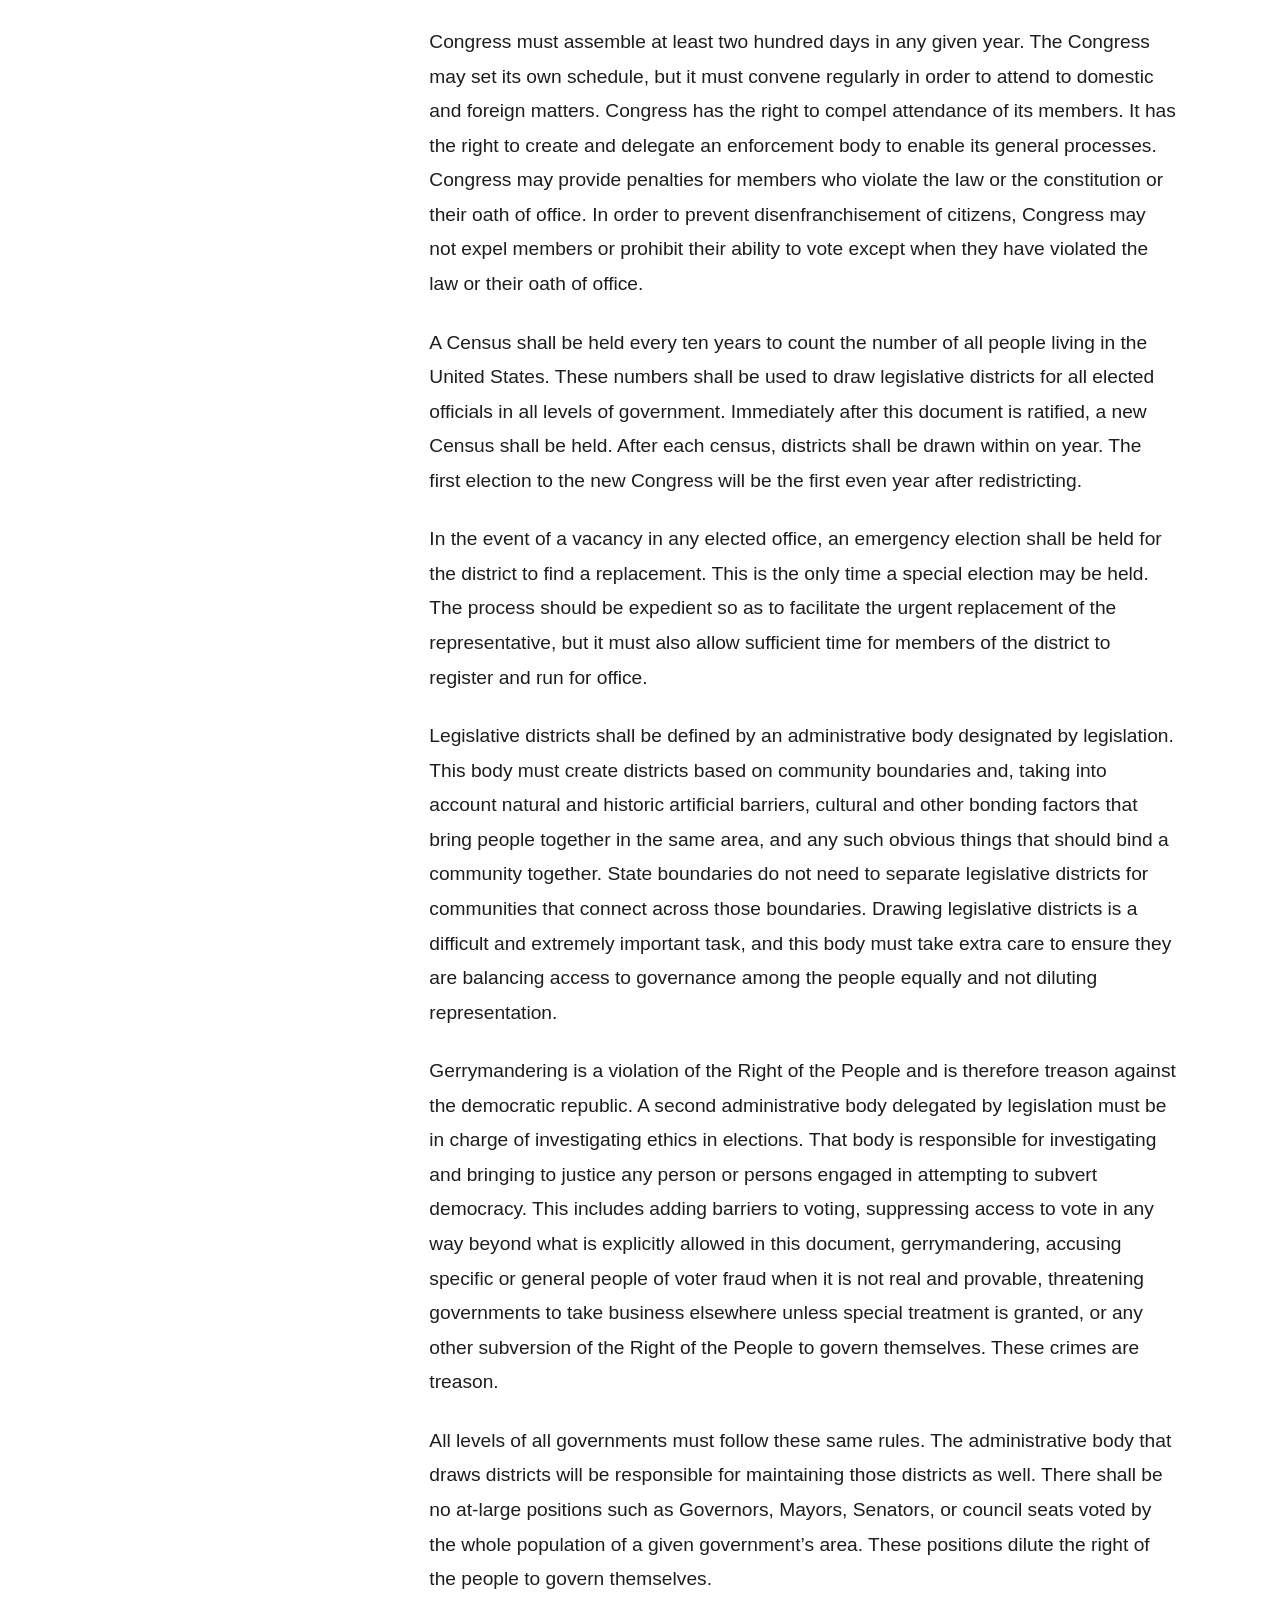
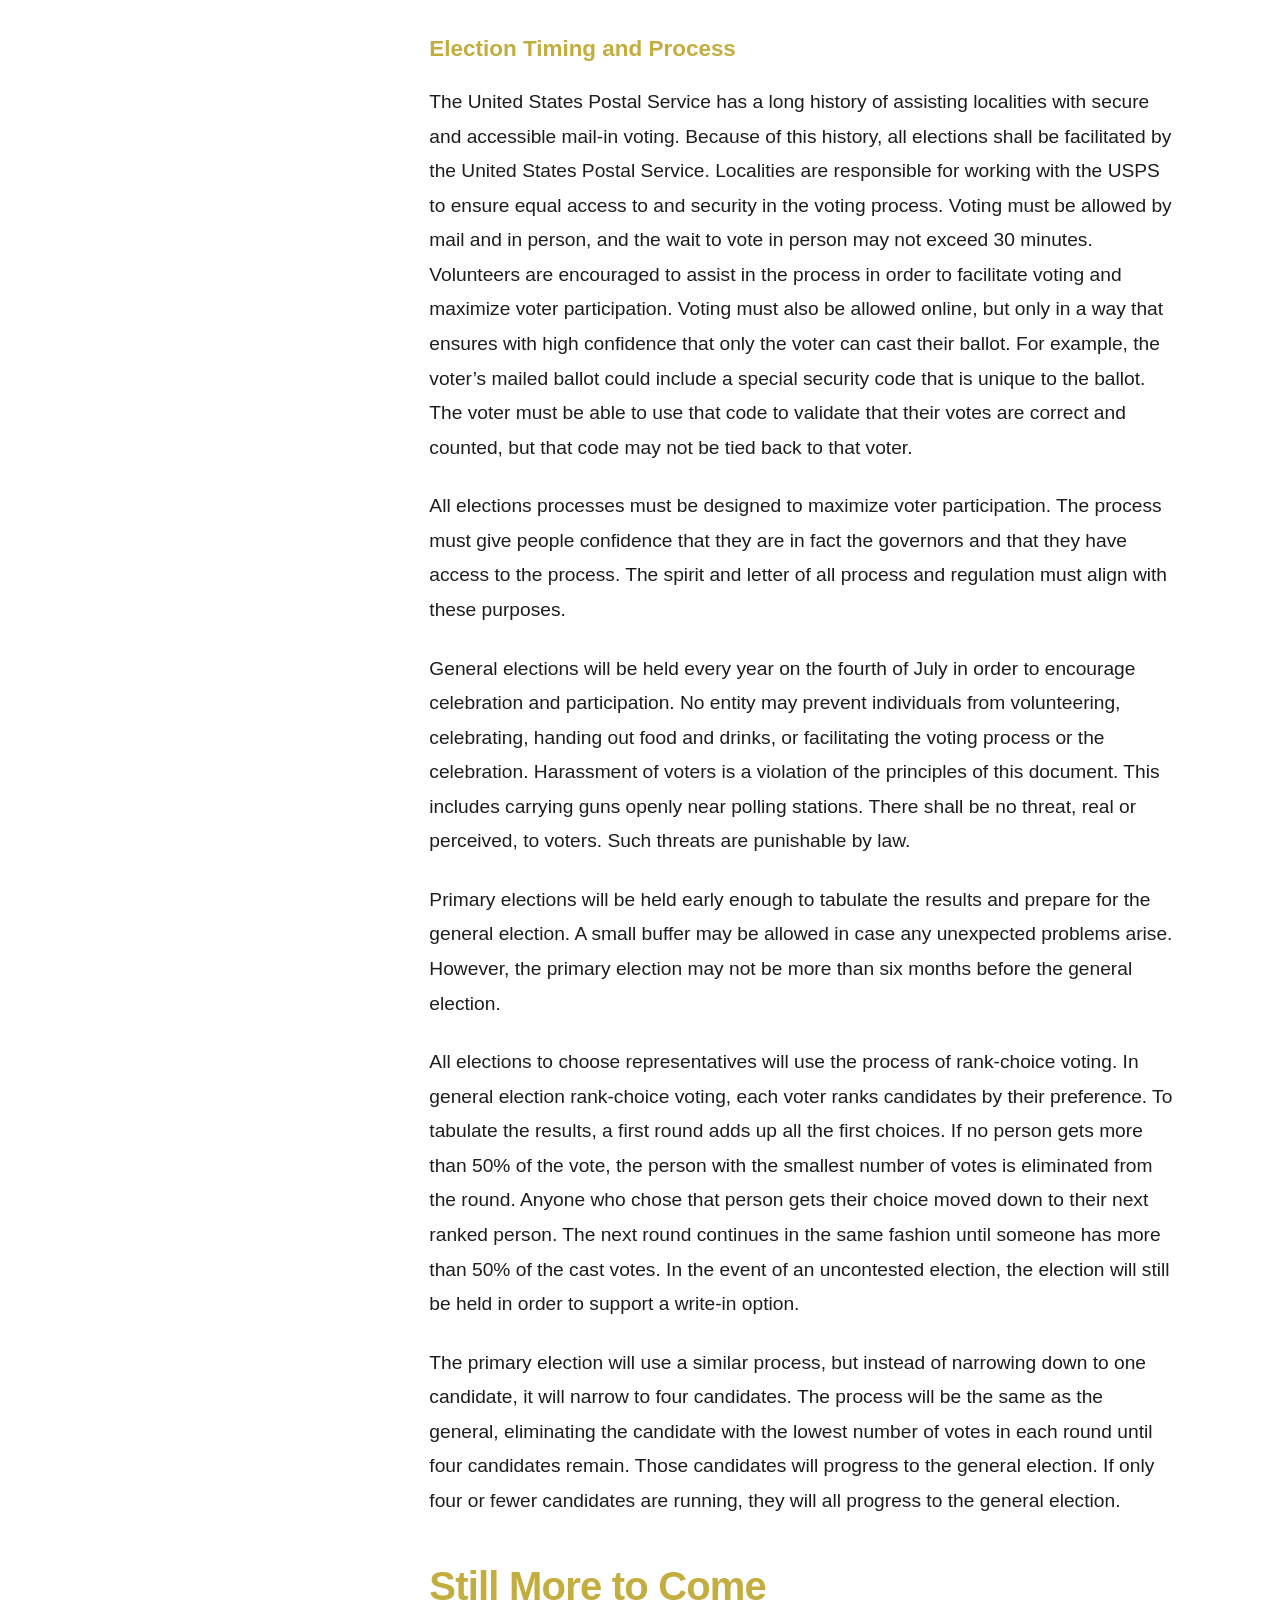
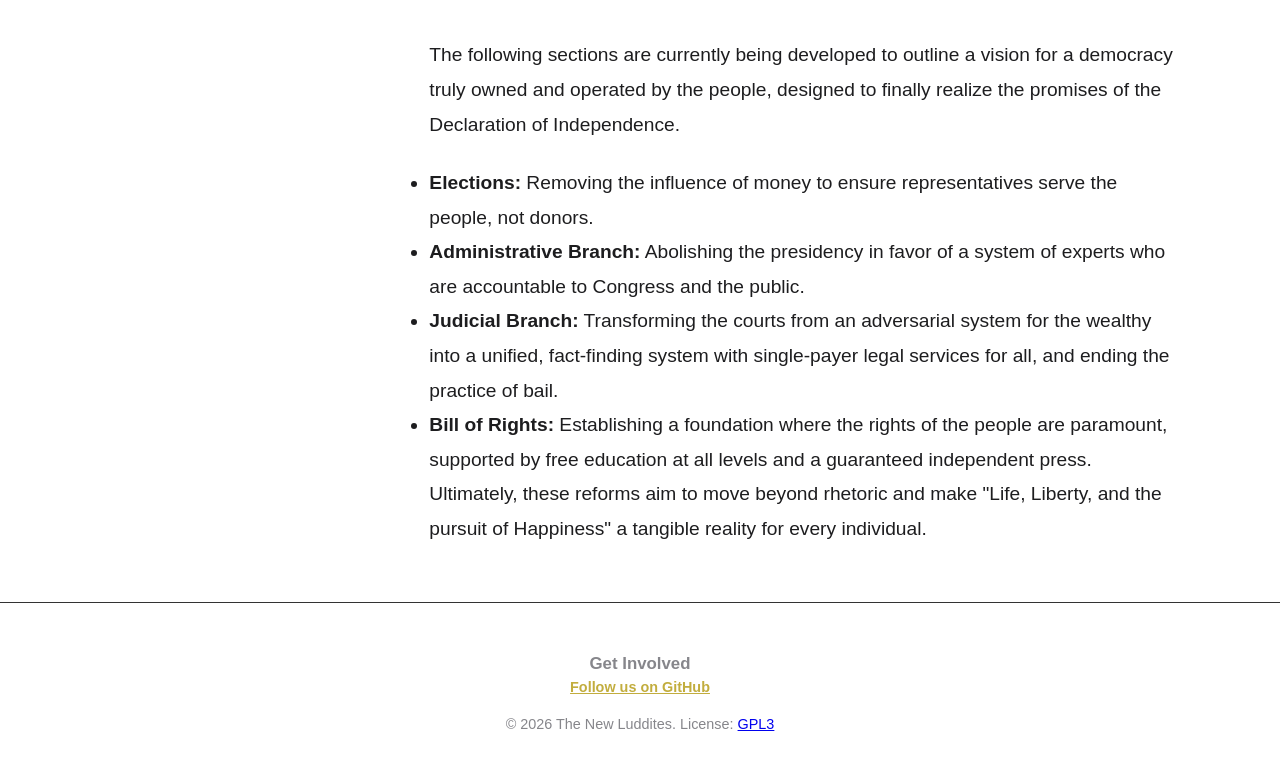
==== commit 3567ebbc: "Move a paragraph to a more approprioate section" ====
--- a/constitution/index.html
+++ b/constitution/index.html
@@ -114,6 +114,9 @@
             <p>Requiring super majorities introduces the tyranny of the minority, which disables the Right of the
                 People. Therefore, all legislation must be passed by simple majority using the rules specified above.
                 There shall be no exceptions to this.</p>
+            <p>Congress and the people have all other rights to legislation not enumerated here. No legislation requires
+                specification of any justification under any clause in this document. The only requirement is that it
+                does not violate the requirements under this document.</p>
 
             <h3 id="elections">Elections and Representation</h3>
             <p>Because elected people in Congress are intended to represent their constituents, seats in Congress must
@@ -202,10 +205,6 @@
                 the lowest number of votes in each round until four candidates remain. Those candidates will progress to
                 the general election. If only four or fewer candidates are running, they will all progress to the
                 general election.</p>
-            <p>Congress and the people have all other rights to legislation not enumerated here. No legislation requires
-                specification of any justification under any clause in this document. The only requirement is that it
-                does not violate the requirements under this document.</p>
-
             <h2 id="path-forward">Still More to Come</h2>
             <p>The following sections are currently being developed to outline a vision for a democracy truly owned and operated by the people, designed to finally realize the promises of the Declaration of Independence.</p>
             <ul>
--- a/css/style.css
+++ b/css/style.css
@@ -1,12 +1,25 @@
 :root {
     --primary: #c2ad3e;
     --accent: #ffea00;
-    --bg: #000000;
-    --bg-alt: #1a1a1a;
-    --text: #f5f5f7;
-    --text-muted: #a1a1a6;
+    --bg: #ffffff;
+    --bg-alt: #f5f5f7;
+    --text: #1d1d1f;
+    --text-muted: #86868b;
+    --nav-bg: rgba(255, 255, 255, 0.8);
+    --border-color: #d2d2d7;
     --transition: all 0.3s cubic-bezier(0.4, 0, 0.2, 1);
     --font-stack: -apple-system, BlinkMacSystemFont, "Segoe UI", Roboto, Helvetica, Arial, sans-serif, "Apple Color Emoji", "Segoe UI Emoji", "Segoe UI Symbol";
+}
+
+@media (prefers-color-scheme: dark) {
+    :root {
+        --bg: #000000;
+        --bg-alt: #1a1a1a;
+        --text: #f5f5f7;
+        --text-muted: #a1a1a6;
+        --nav-bg: rgba(0, 0, 0, 0.8);
+        --border-color: #333;
+    }
 }
 
 * {
@@ -79,11 +92,11 @@
     padding: 1rem 5%;
     position: sticky;
     top: 0;
-    background: rgba(0, 0, 0, 0.8);
+    background: var(--nav-bg);
     -webkit-backdrop-filter: blur(20px);
     backdrop-filter: blur(20px);
     z-index: 1000;
-    border-bottom: 1px solid #333;
+    border-bottom: 1px solid var(--border-color);
 }
 
 .logo {
@@ -307,7 +320,7 @@
         top: 0;
         margin-bottom: 2rem;
         padding-bottom: 2rem;
-        border-bottom: 1px solid #333;
+        border-bottom: 1px solid var(--border-color);
     }
 
     .nav-toggle-label {
@@ -349,7 +362,7 @@
         width: 100%;
         background: var(--bg);
         padding: 2rem;
-        border-bottom: 1px solid #333;
+        border-bottom: 1px solid var(--border-color);
         text-align: center;
     }
 
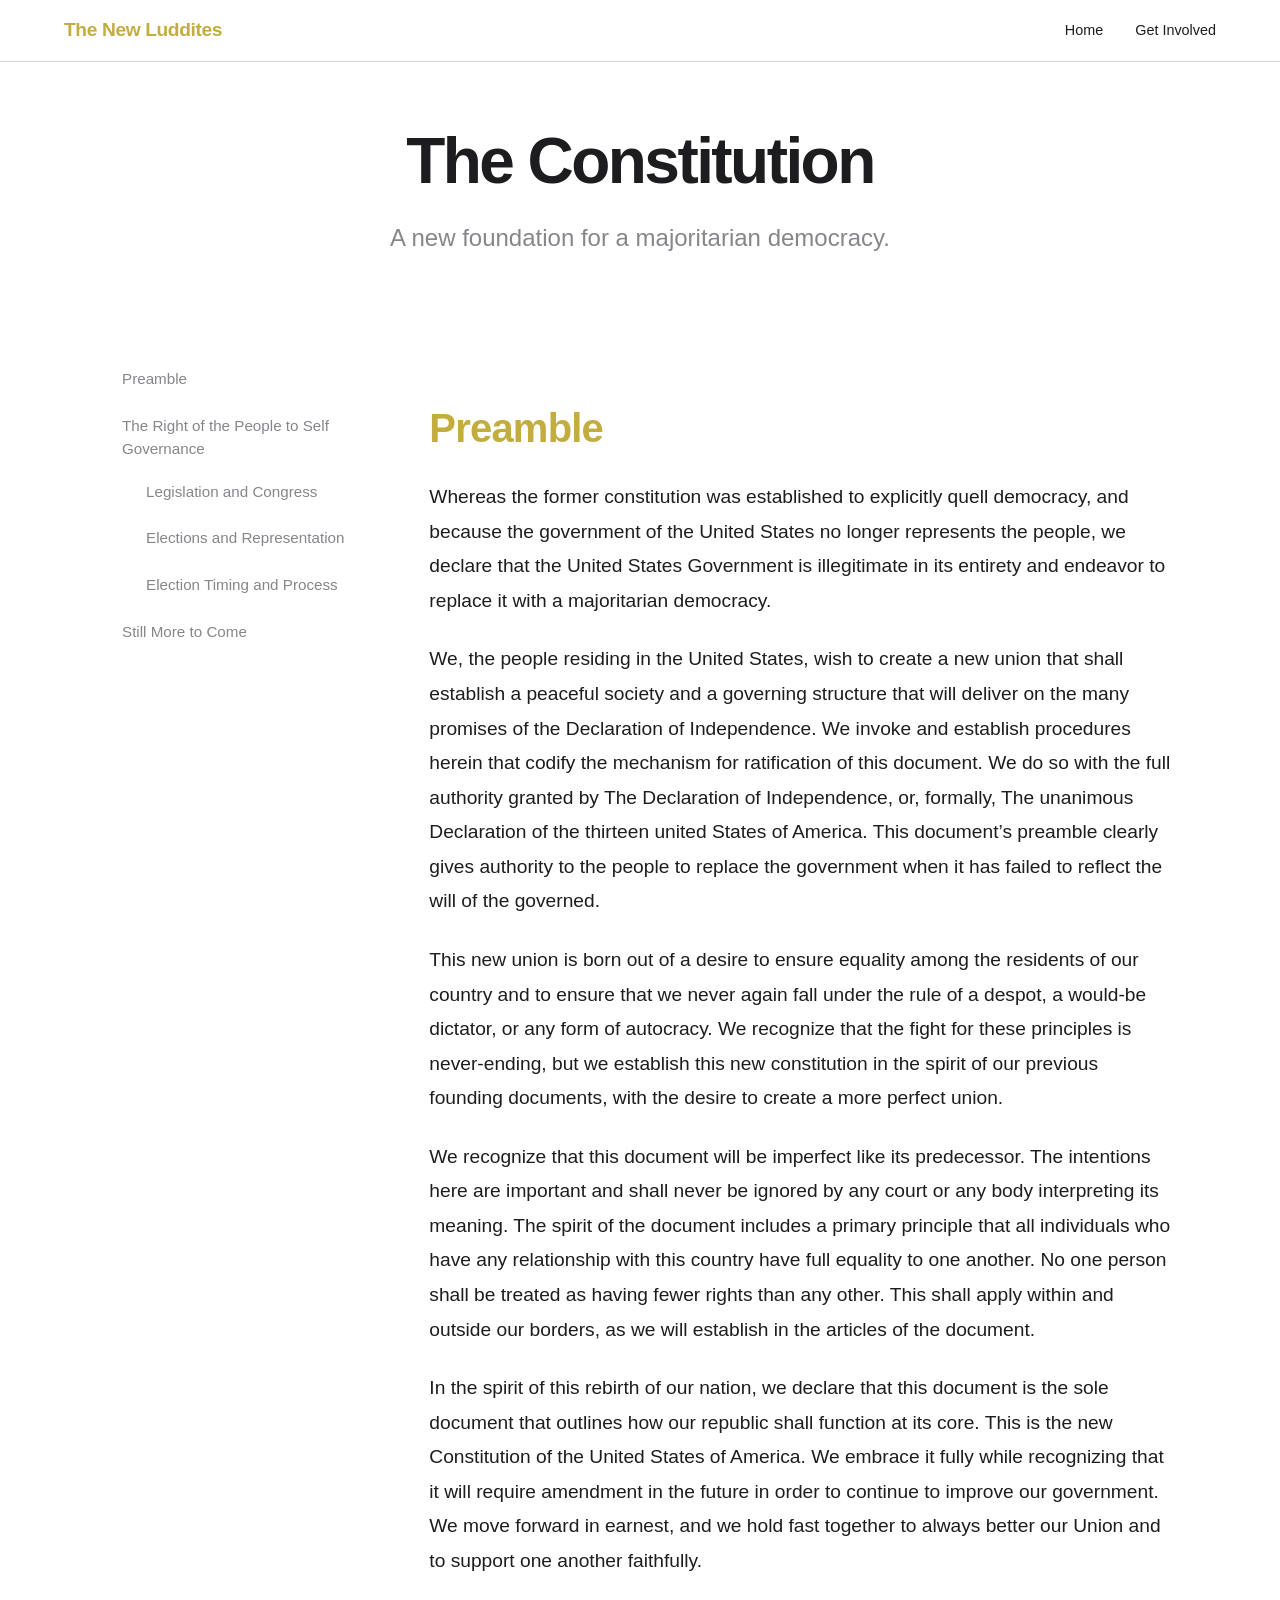
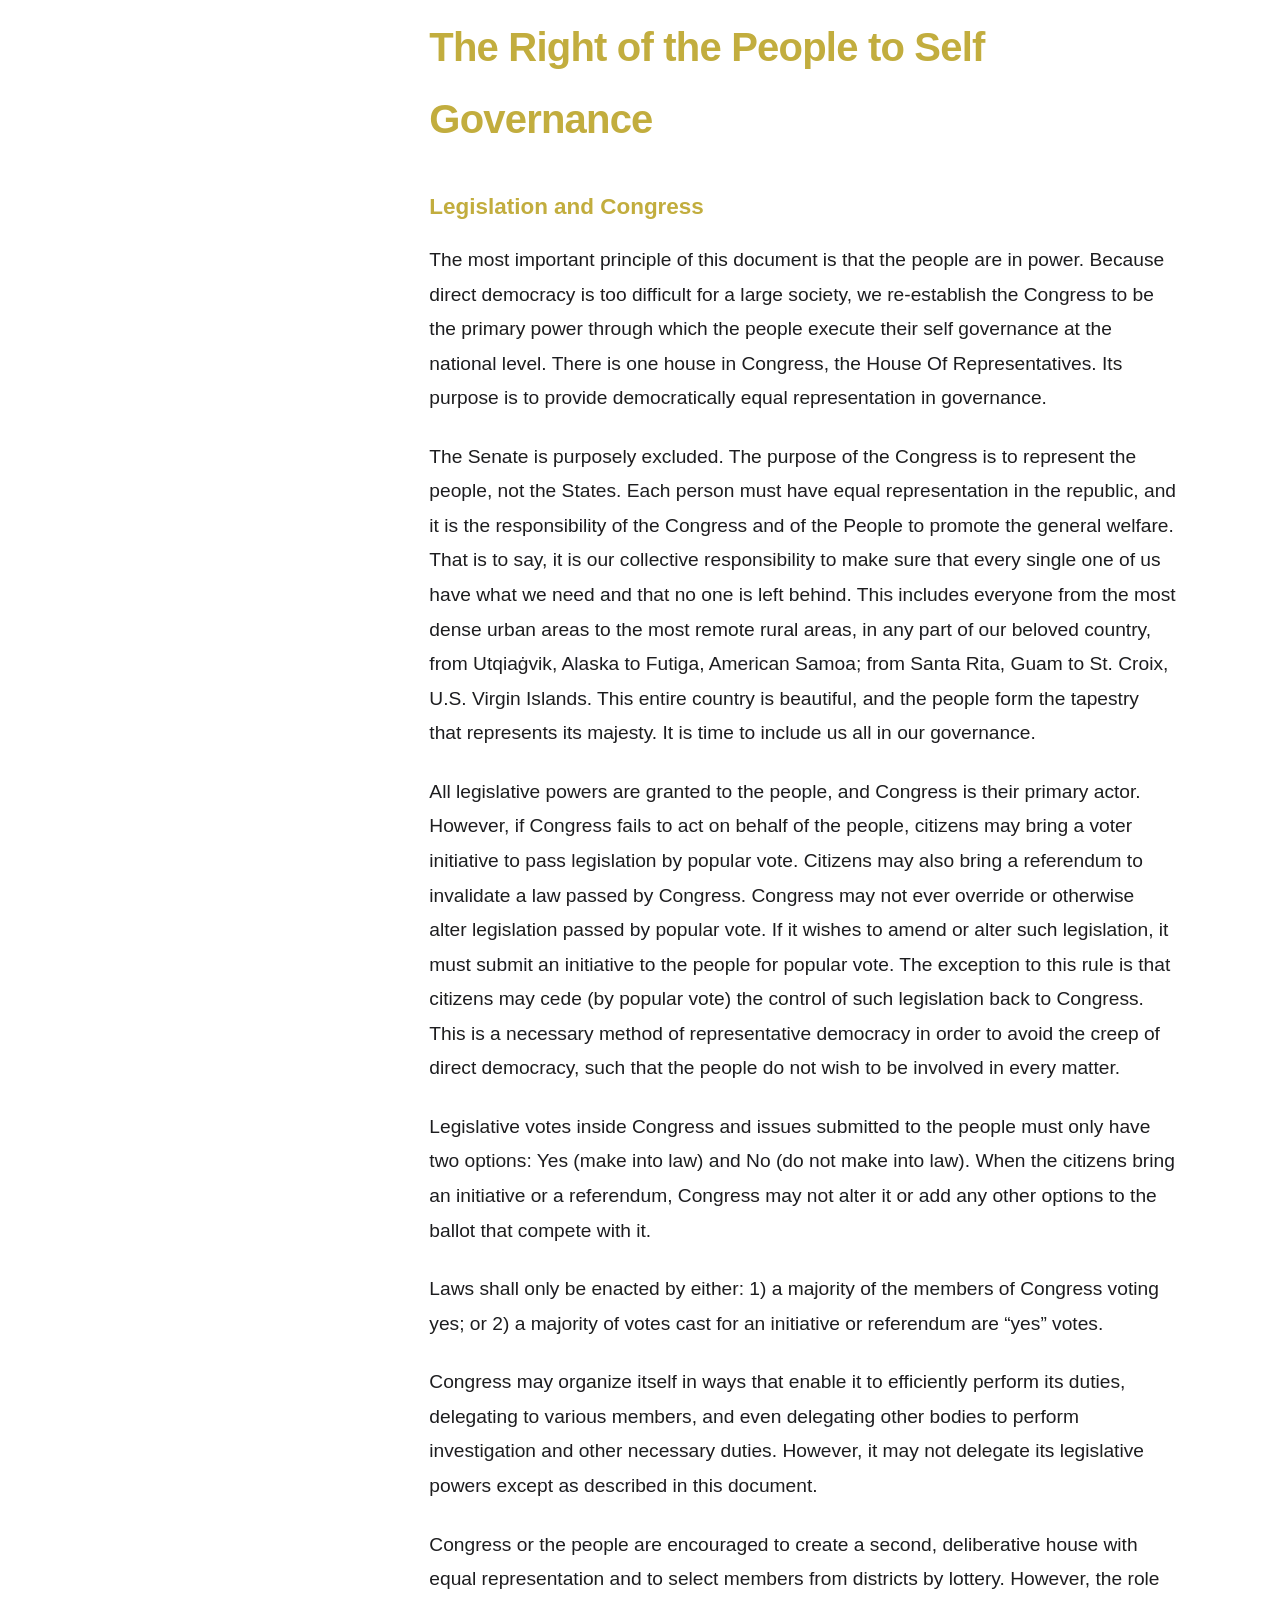
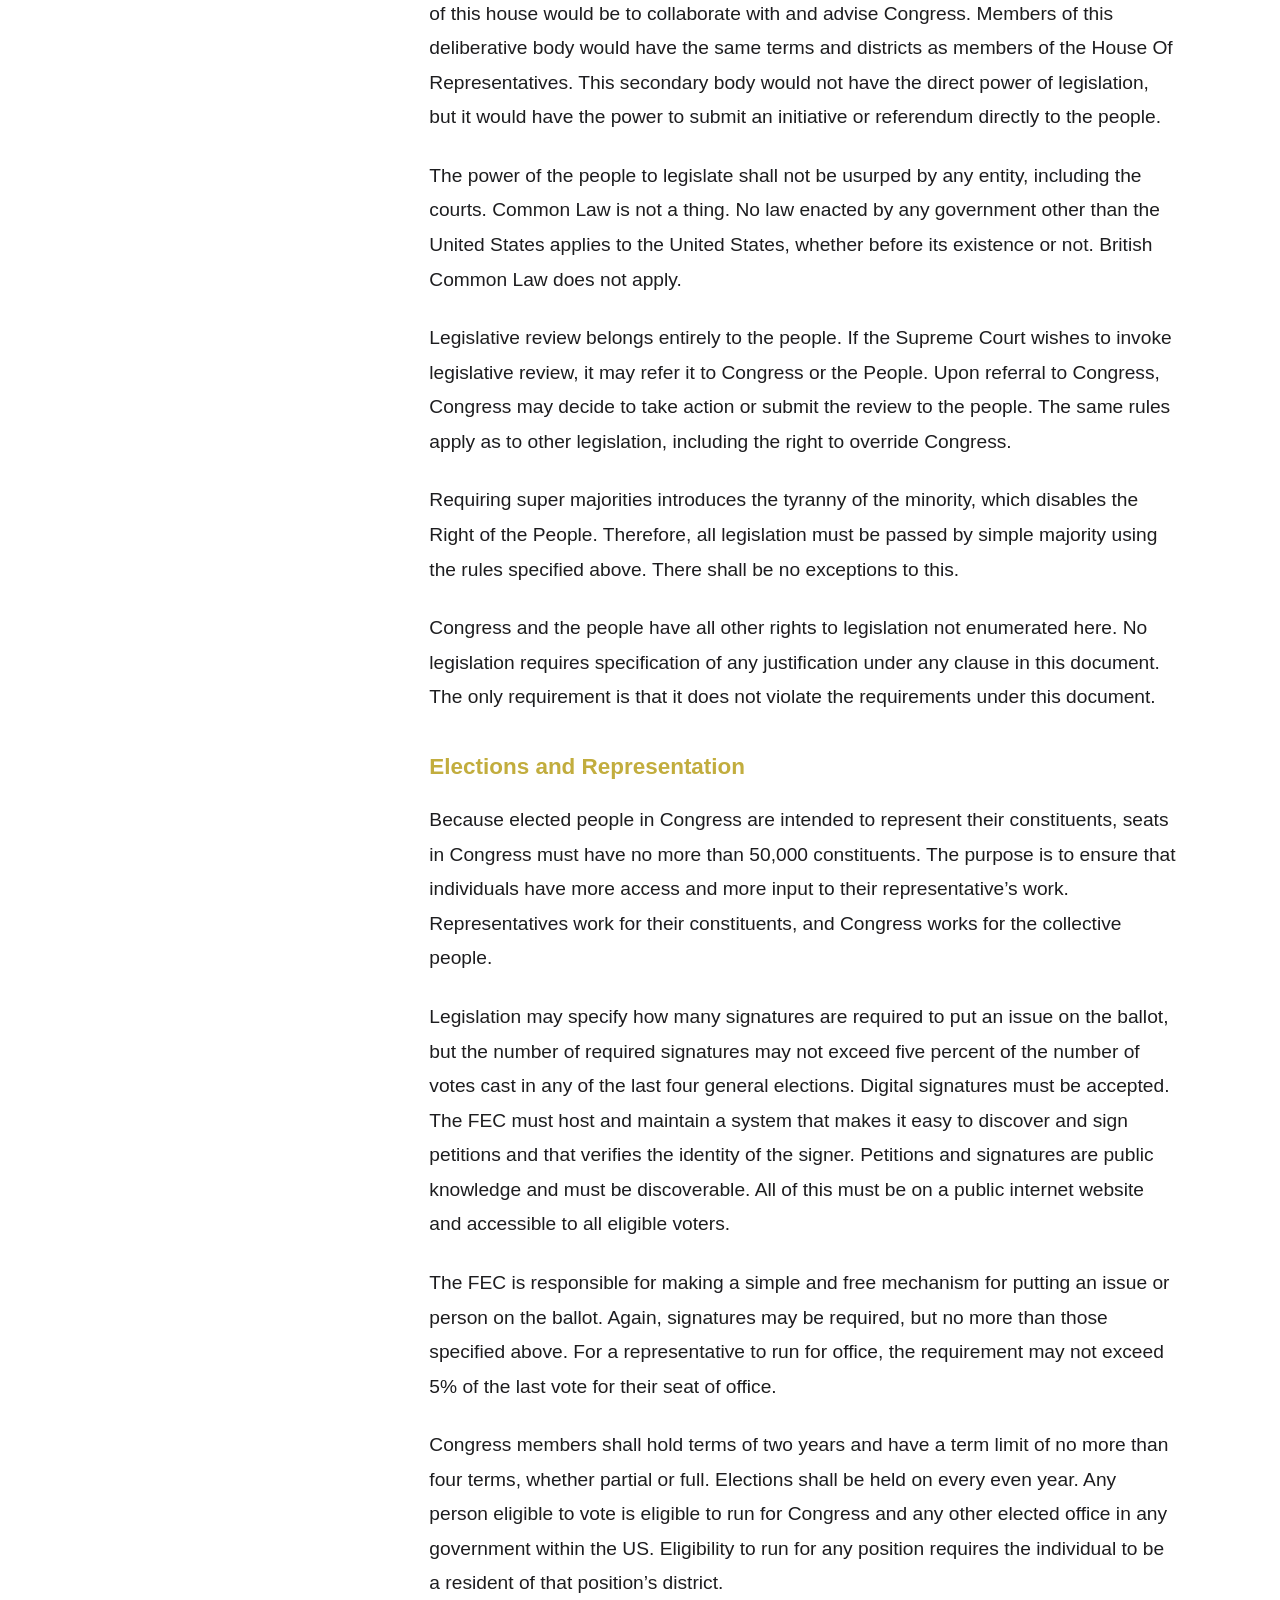
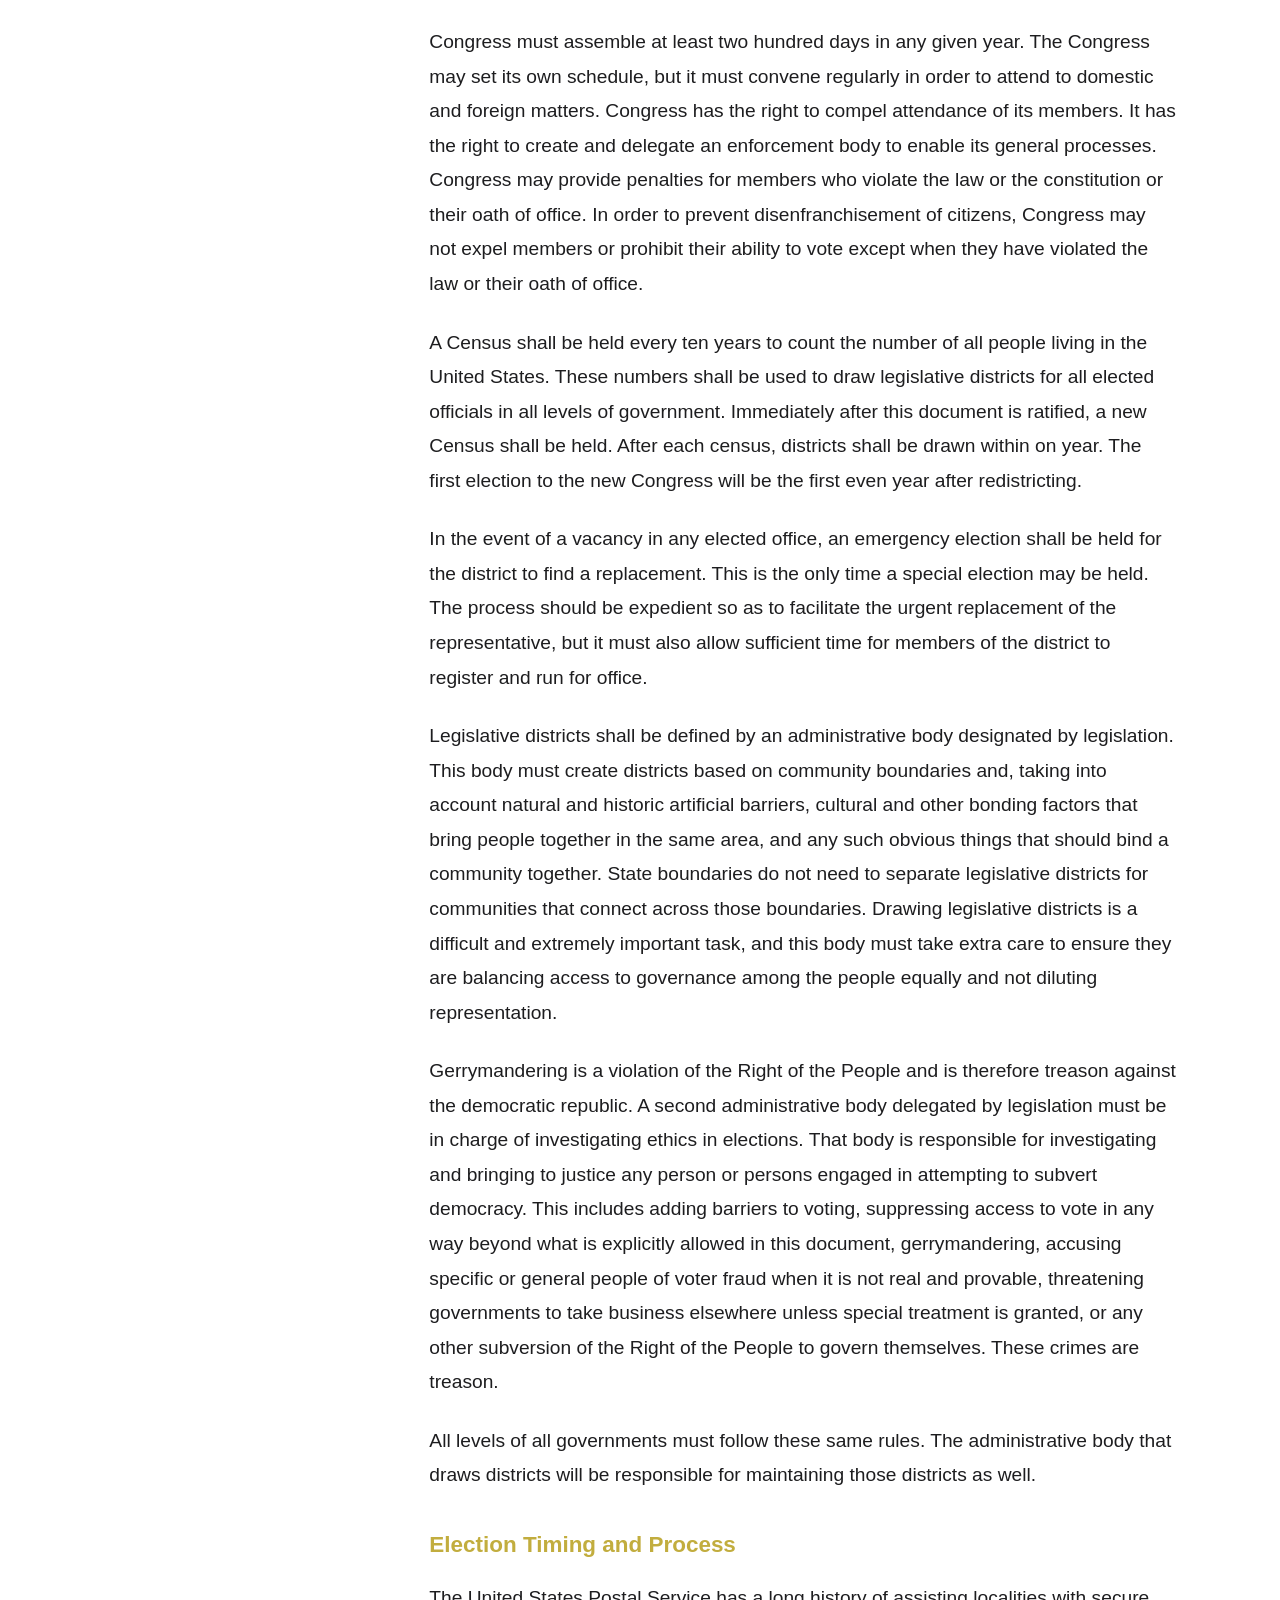
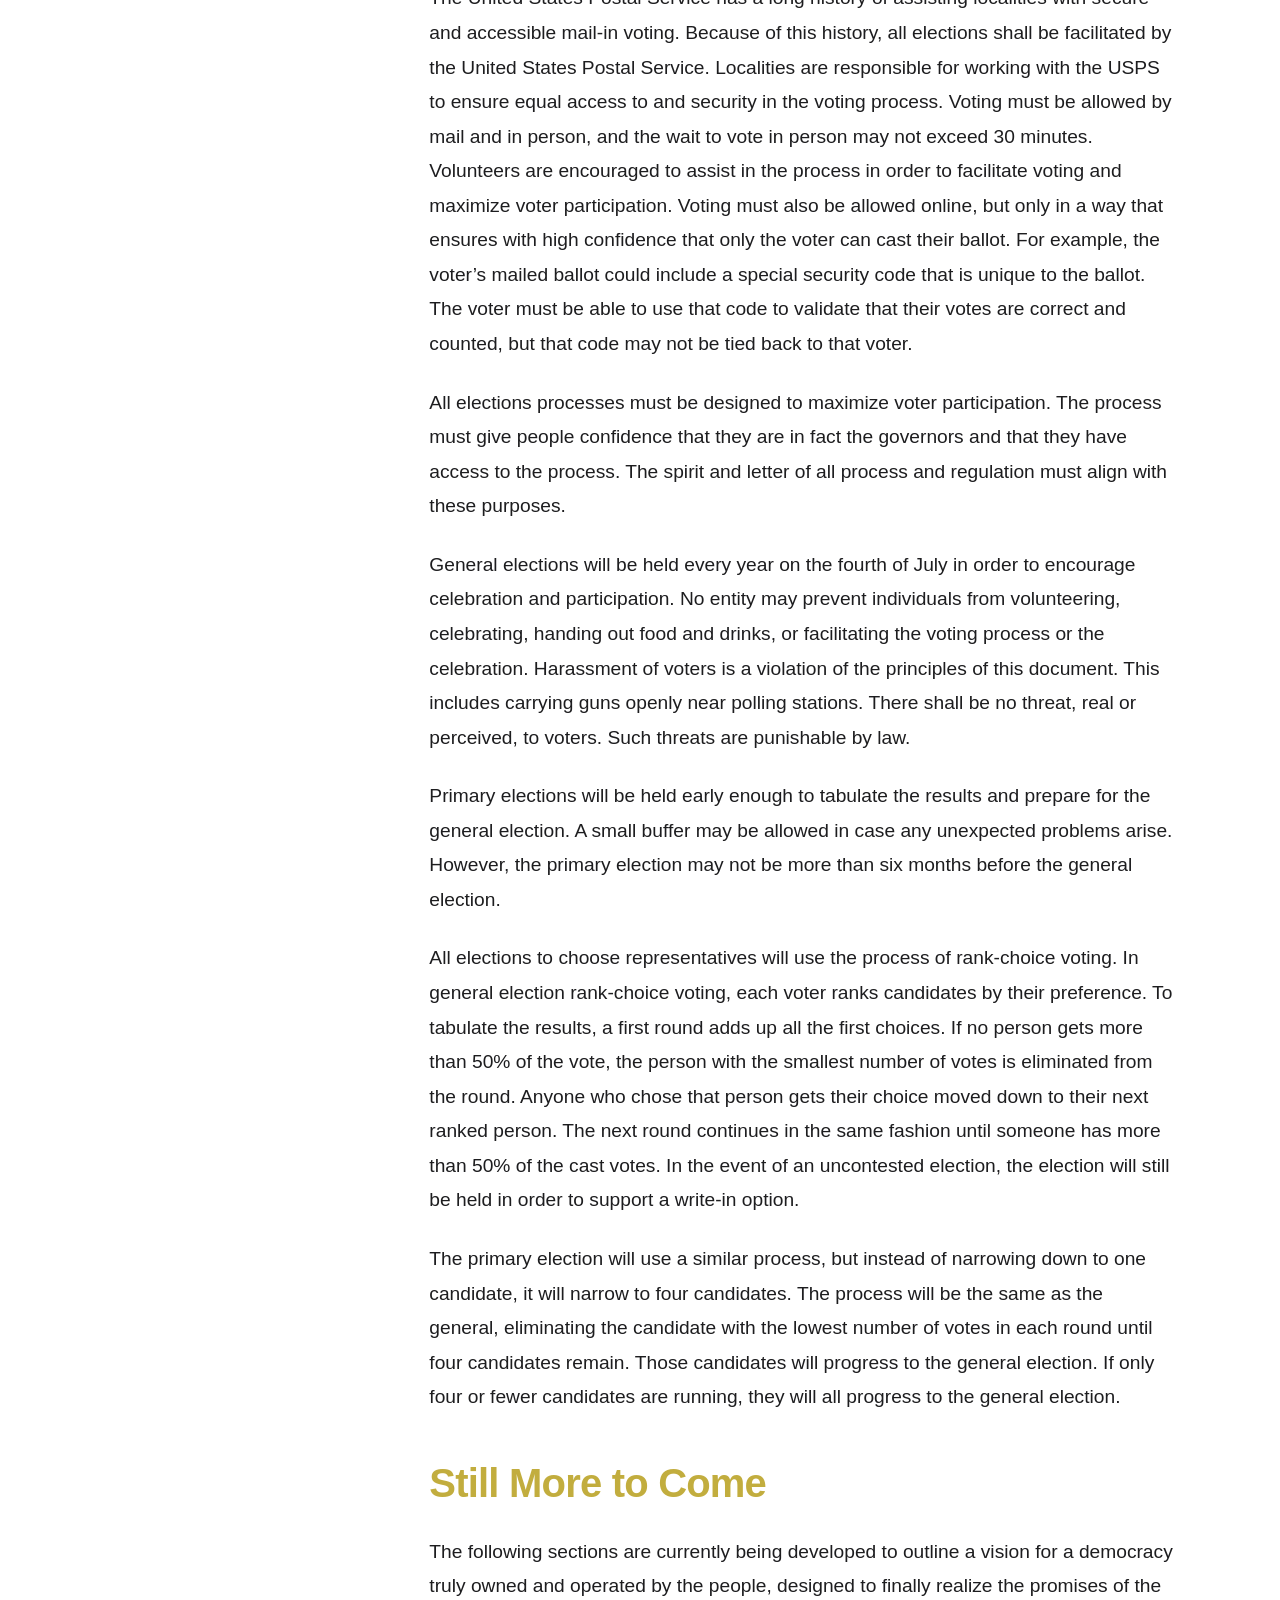
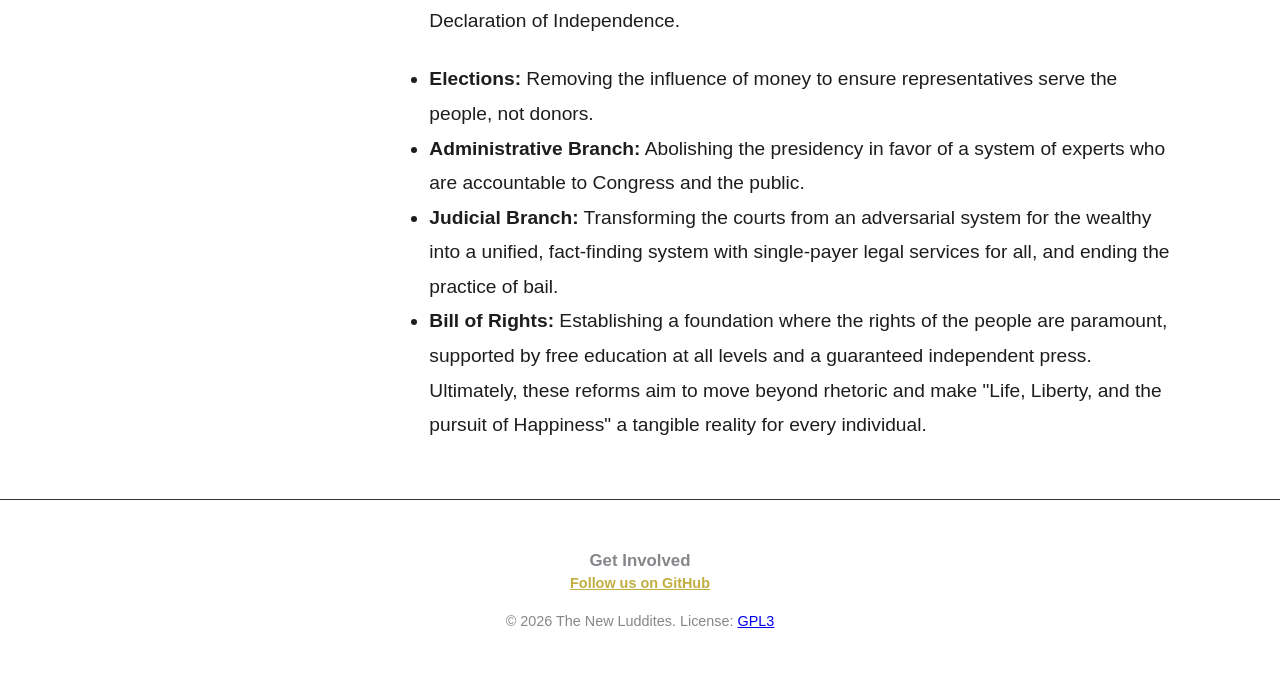
==== commit 0868b842: "Remove requirement to get rid of governors, etc." ====
--- a/constitution/index.html
+++ b/constitution/index.html
@@ -168,9 +168,7 @@
                 take business elsewhere unless special treatment is granted, or any other subversion of the Right of the
                 People to govern themselves. These crimes are treason.</p>
             <p>All levels of all governments must follow these same rules. The administrative body that draws districts
-                will be responsible for maintaining those districts as well. There shall be no at-large positions such
-                as Governors, Mayors, Senators, or council seats voted by the whole population of a given government’s
-                area. These positions dilute the right of the people to govern themselves.</p>
+                will be responsible for maintaining those districts as well.</p>
 
             <h3 id="timing">Election Timing and Process</h3>
             <p>The United States Postal Service has a long history of assisting localities with secure and accessible
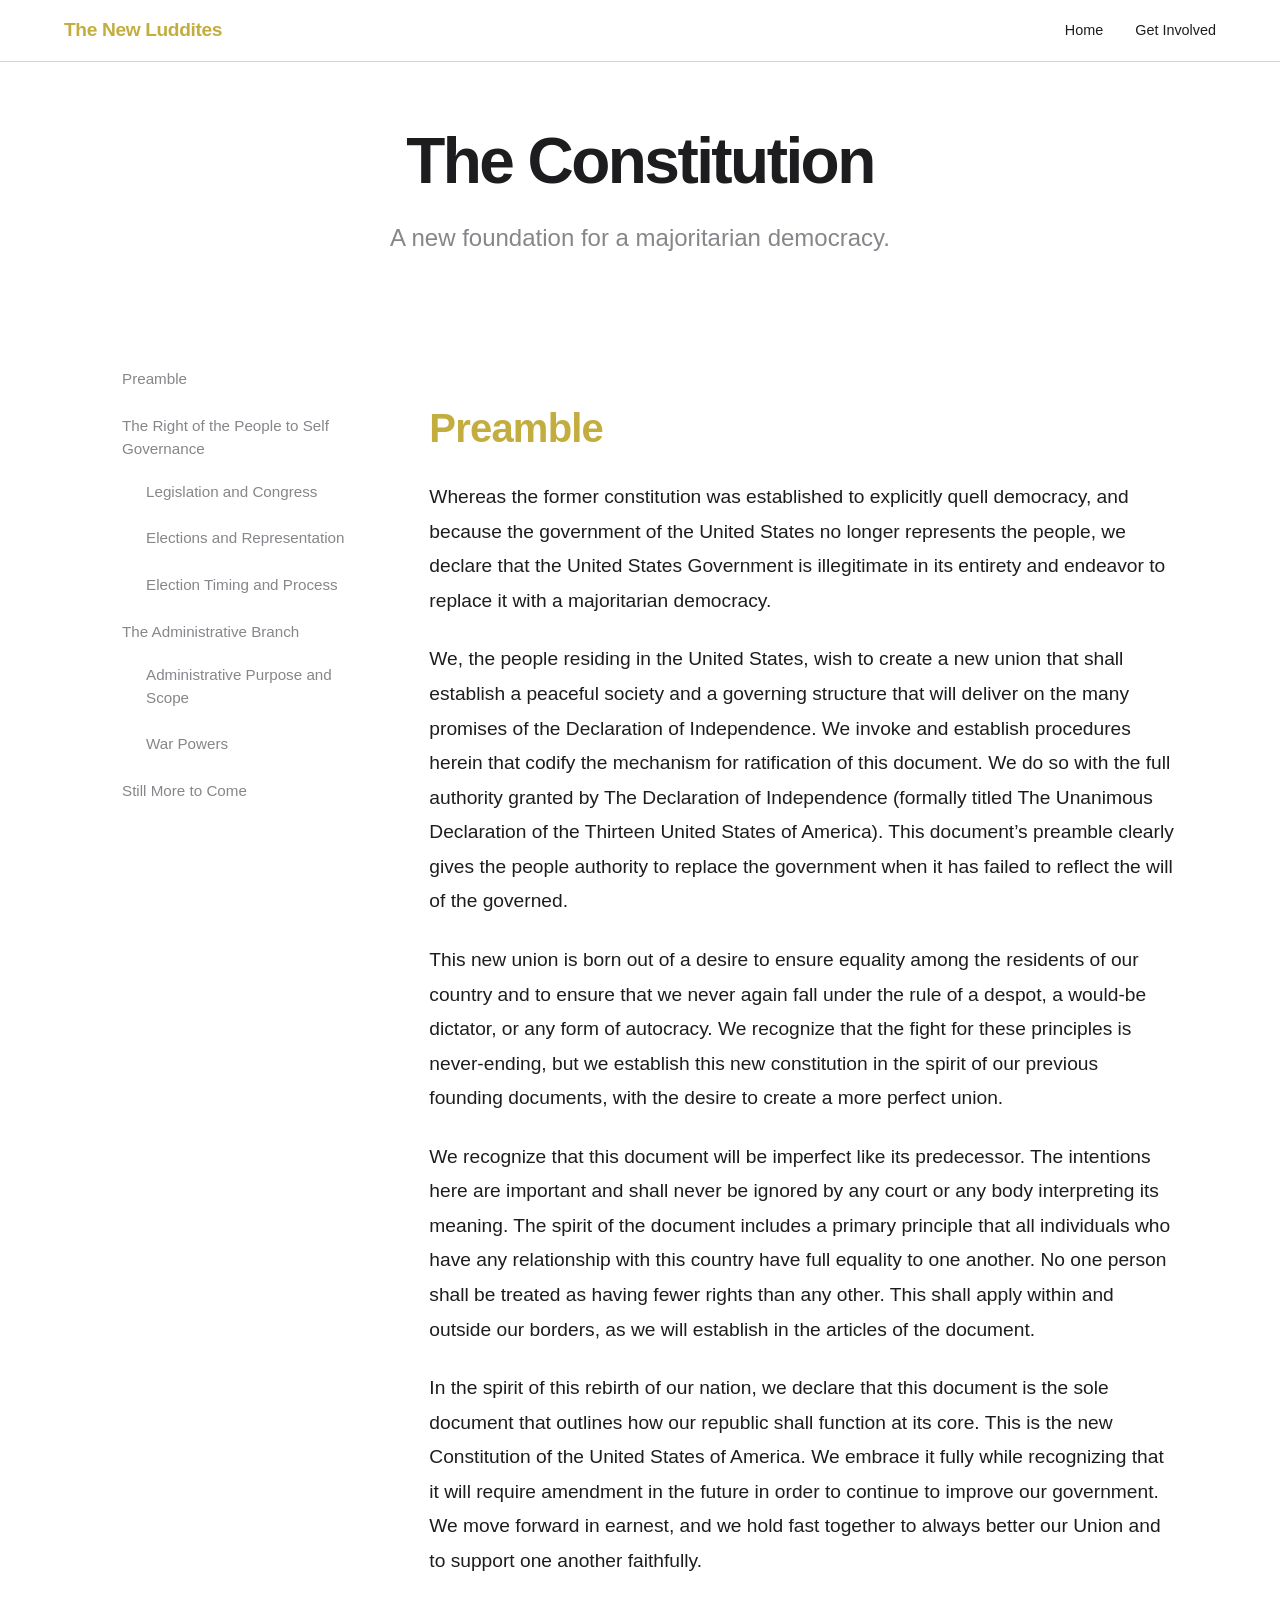
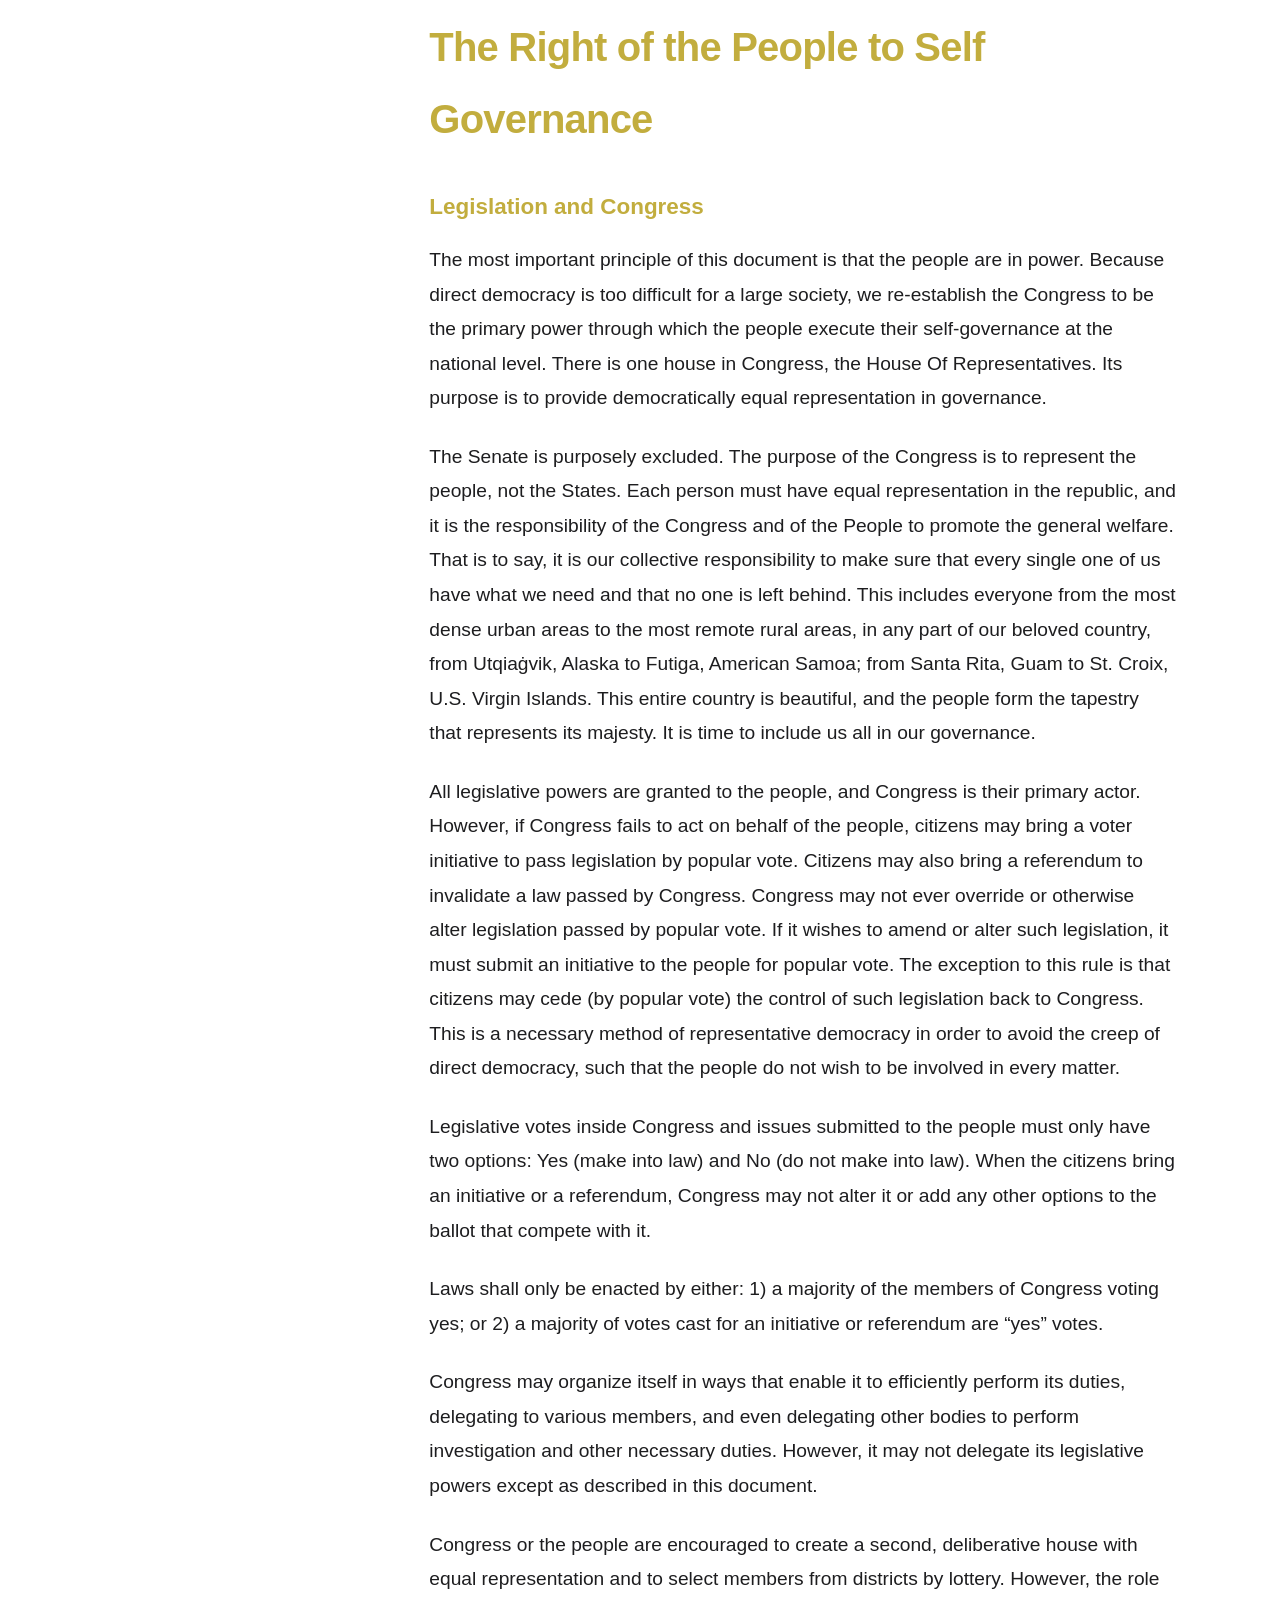
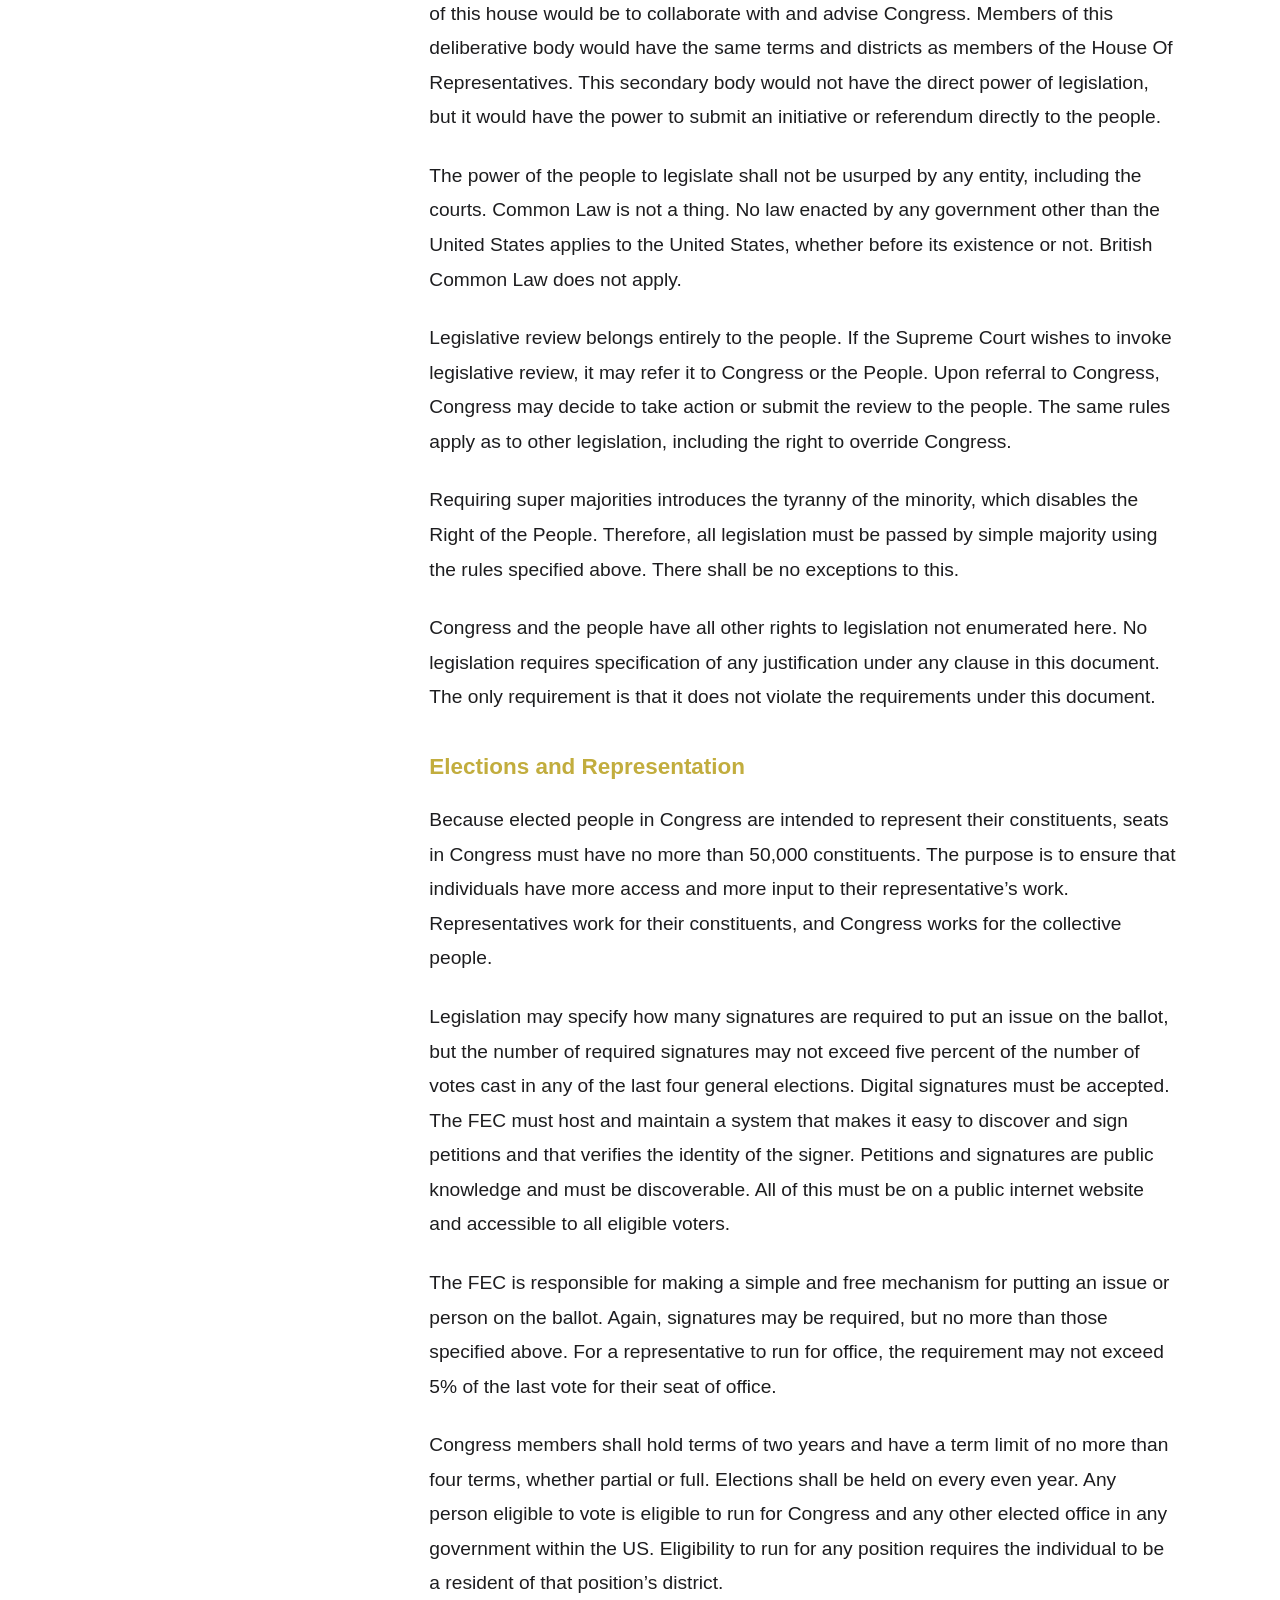
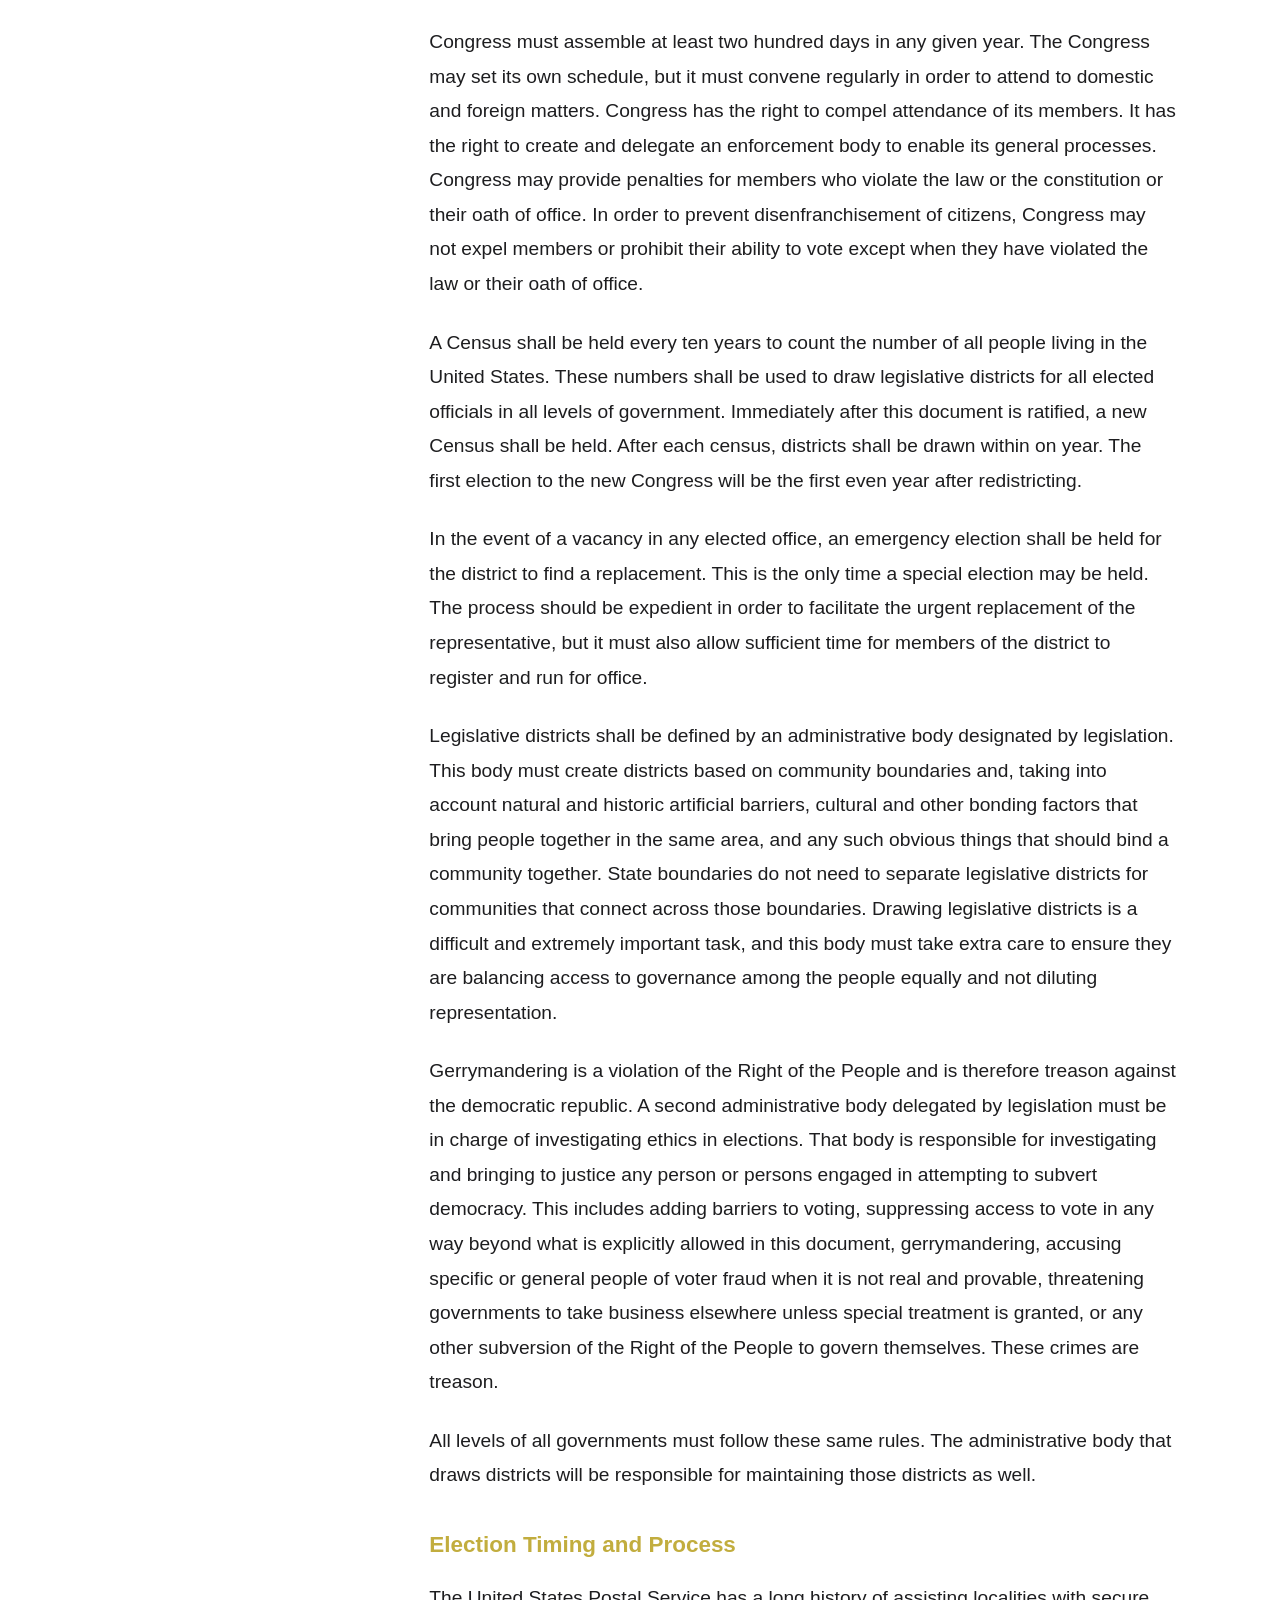
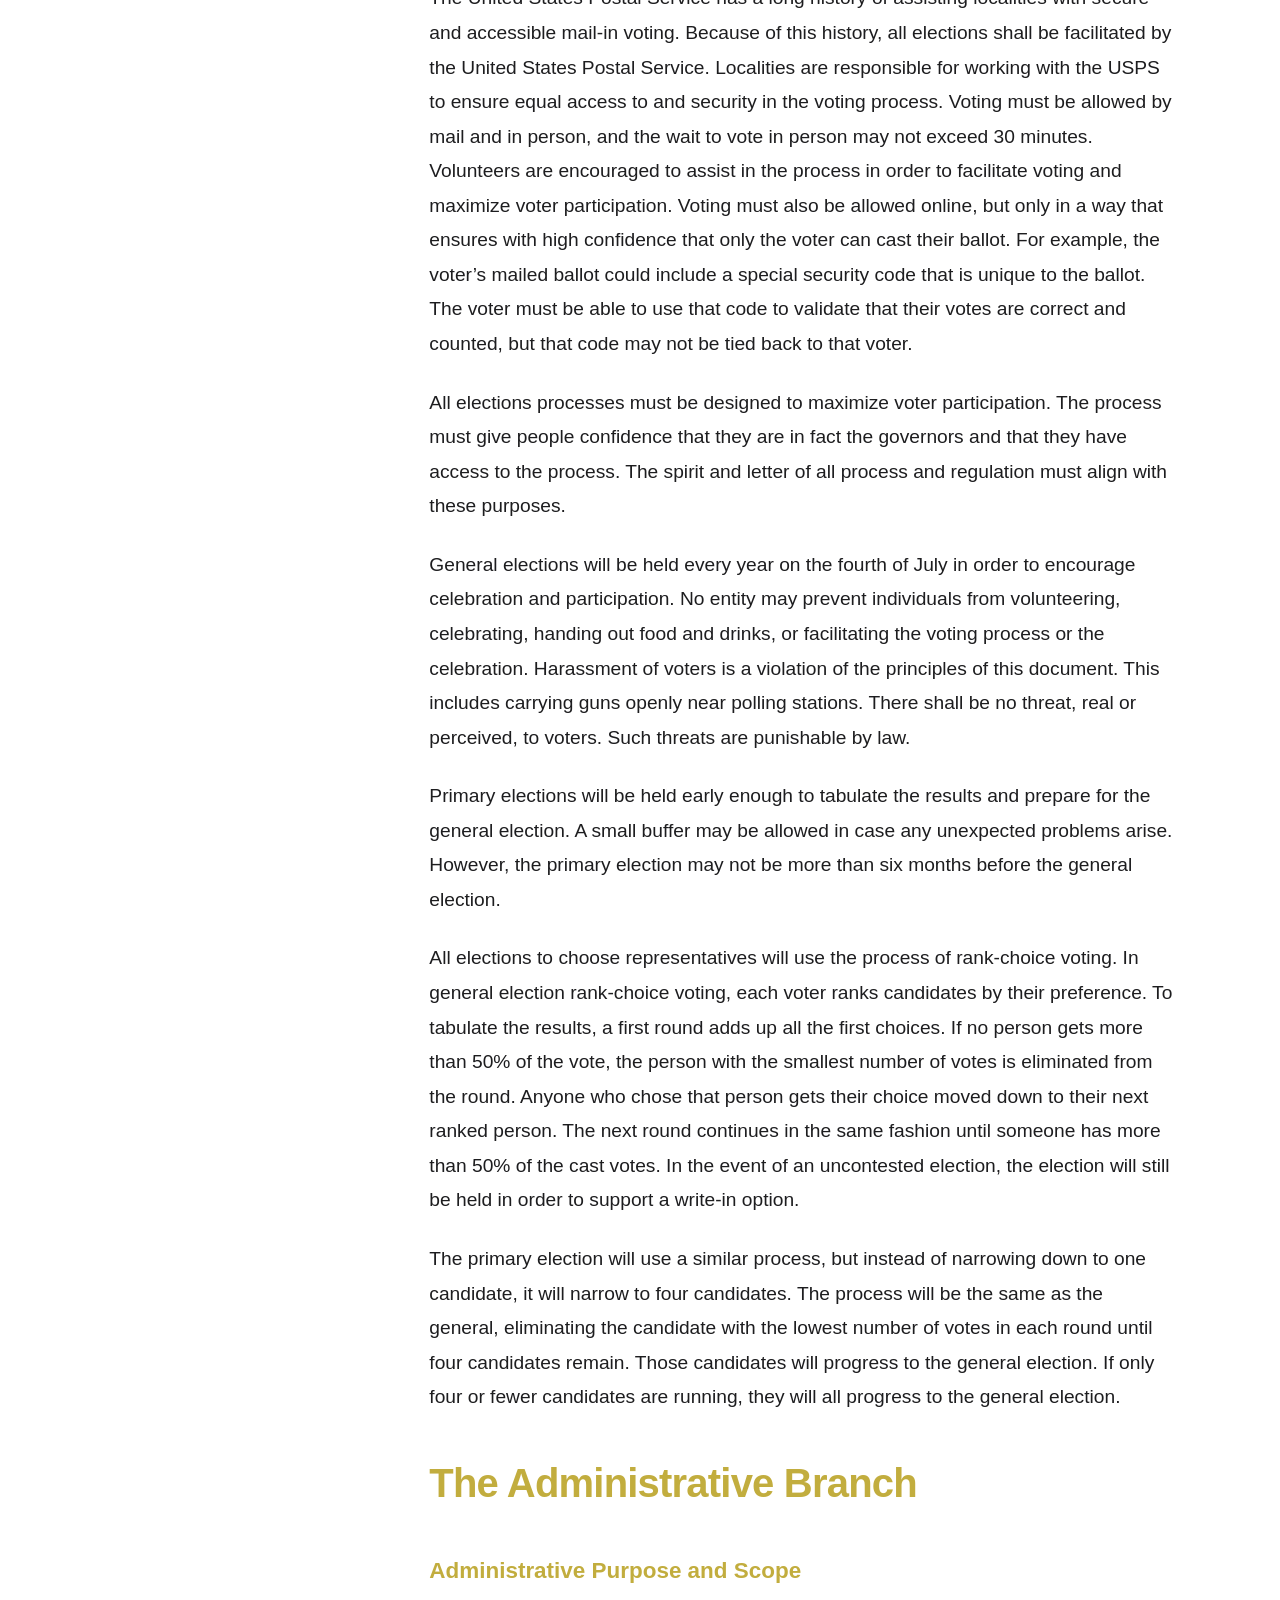
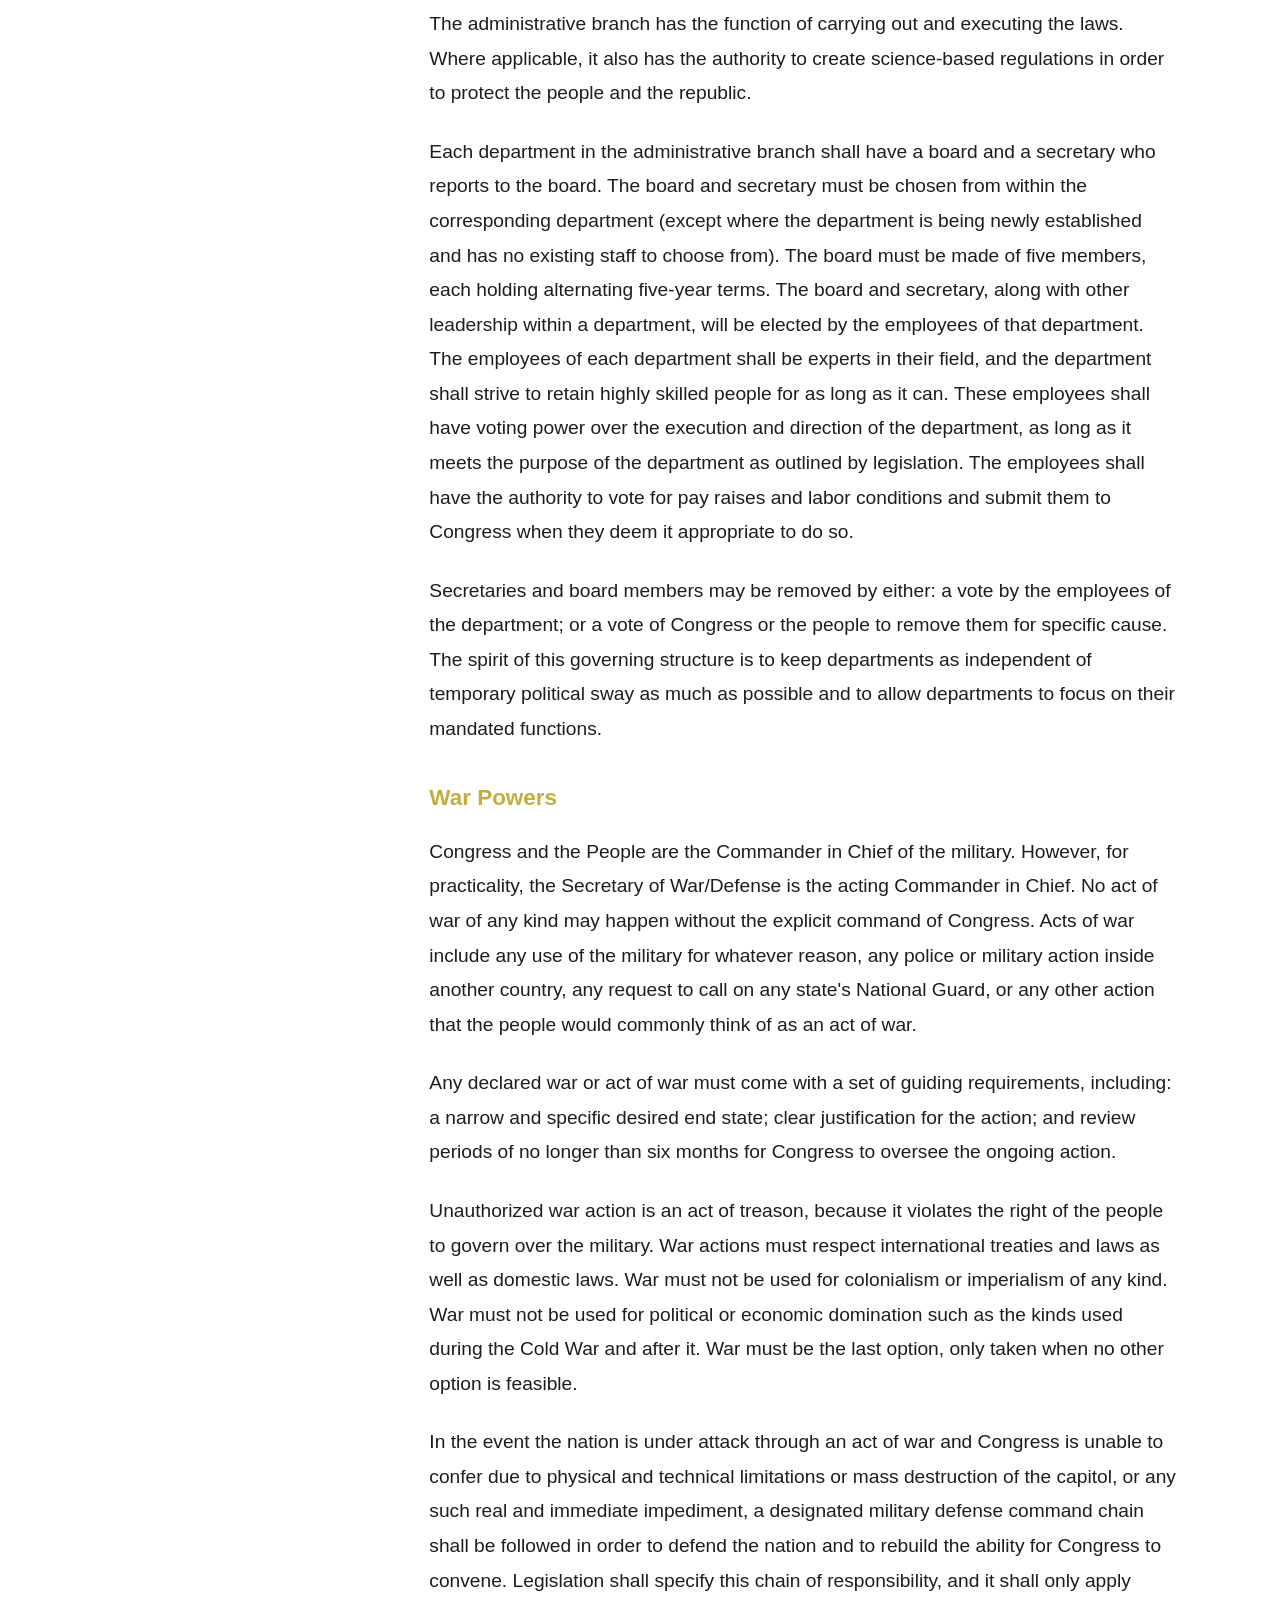
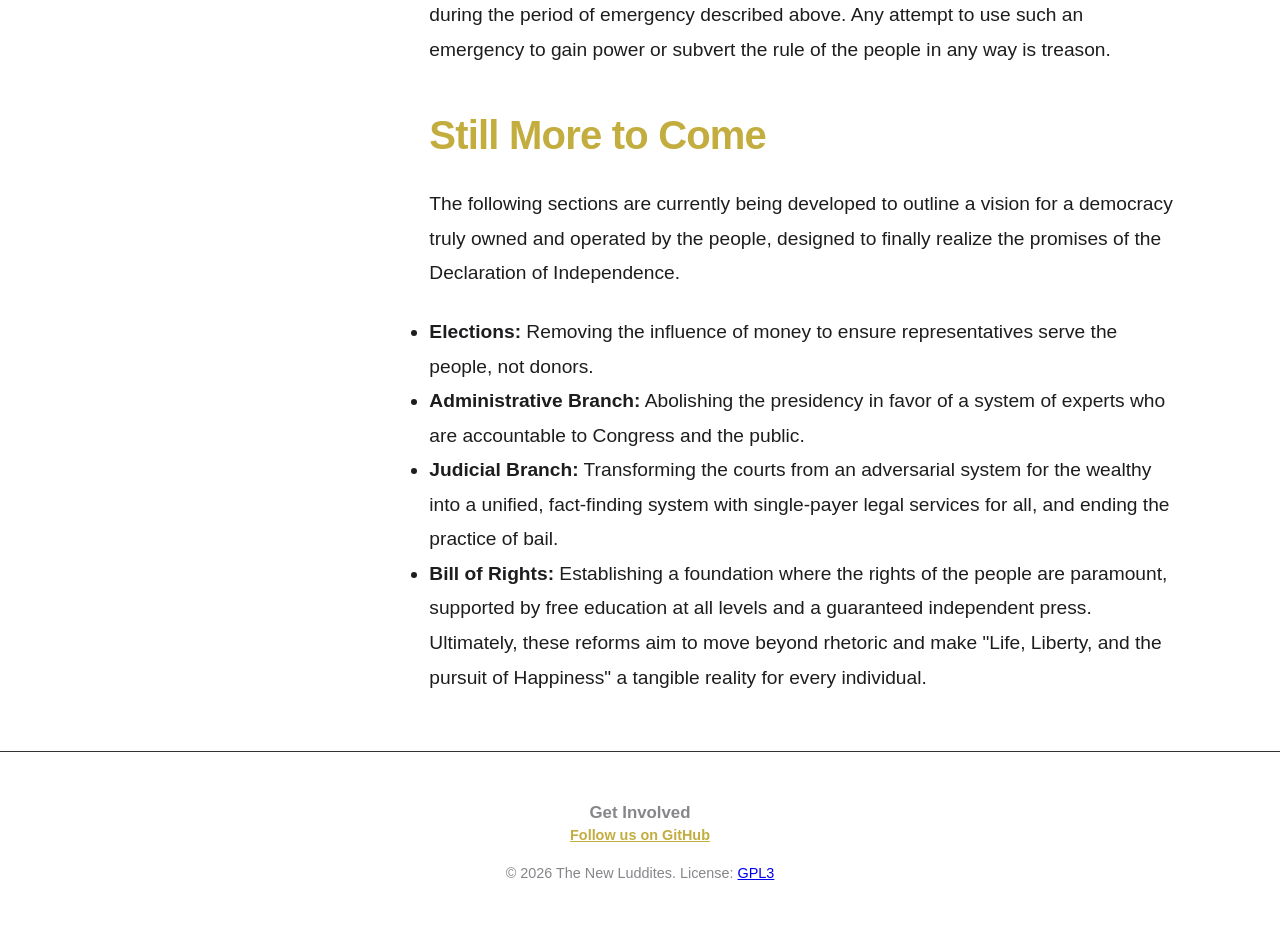
==== commit 15eaa3ca: "Adding administrative branch draft" ====
--- a/constitution/index.html
+++ b/constitution/index.html
@@ -35,6 +35,12 @@
                     <li><a href="#timing">Election Timing and Process</a></li>
                 </ul>
             </li>
+            <li><a href="#administrative-branch">The Administrative Branch</a>
+                <ul class="toc-nested">
+                    <li><a href="#general-administration">Administrative Purpose and Scope</a></li>
+                    <li><a href="#war-powers">War Powers</a></li>
+                </ul>
+            </li>
             <li><a href="#path-forward">Still More to Come</a></li>
         </ul>
     </nav>
@@ -47,9 +53,9 @@
             <p>We, the people residing in the United States, wish to create a new union that shall establish a peaceful
                 society and a governing structure that will deliver on the many promises of the Declaration of
                 Independence. We invoke and establish procedures herein that codify the mechanism for ratification of
-                this document. We do so with the full authority granted by The Declaration of Independence, or,
-                formally, The unanimous Declaration of the thirteen united States of America. This document’s preamble
-                clearly gives authority to the people to replace the government when it has failed to reflect the will
+                this document. We do so with the full authority granted by The Declaration of Independence (formally
+                titled The Unanimous Declaration of the Thirteen United States of America). This document’s preamble
+                clearly gives the people authority to replace the government when it has failed to reflect the will
                 of the governed.</p>
             <p>This new union is born out of a desire to ensure equality among the residents of our country and to
                 ensure that we never again fall under the rule of a despot, a would-be dictator, or any form of
@@ -71,7 +77,7 @@
             <h3 id="legislation">Legislation and Congress</h3>
             <p>The most important principle of this document is that the people are in power. Because direct democracy
                 is too difficult for a large society, we re-establish the Congress to be the primary power through which
-                the people execute their self governance at the national level. There is one house in Congress, the
+                the people execute their self-governance at the national level. There is one house in Congress, the
                 House Of Representatives. Its purpose is to provide democratically equal representation in
                 governance.</p>
             <p>The Senate is purposely excluded. The purpose of the Congress is to represent the people, not the States.
@@ -150,7 +156,7 @@
                 year after redistricting.</p>
             <p>In the event of a vacancy in any elected office, an emergency election shall be held for the district to
                 find a replacement. This is the only time a special election may be held. The process should be
-                expedient so as to facilitate the urgent replacement of the representative, but it must also allow
+                expedient in order to facilitate the urgent replacement of the representative, but it must also allow
                 sufficient time for members of the district to register and run for office.</p>
             <p>Legislative districts shall be defined by an administrative body designated by legislation. This body
                 must create districts based on community boundaries and, taking into account natural and historic
@@ -203,15 +209,79 @@
                 the lowest number of votes in each round until four candidates remain. Those candidates will progress to
                 the general election. If only four or fewer candidates are running, they will all progress to the
                 general election.</p>
+            <h2 id="administrative-branch">The Administrative Branch</h2>
+            <h3 id="general-administration">Administrative Purpose and Scope</h3>
+            <p>The administrative branch has the function of carrying out and executing the laws. Where applicable, it
+                also has the authority to create science-based regulations in order to protect the people and the
+                republic.
+            </p>
+            <p>
+                Each department in the administrative branch shall have a board and a secretary who reports to the
+                board. The board and secretary must be chosen from within the corresponding department (except where the
+                department is being newly established and has no existing staff to choose from). The board must be
+                made of five members, each holding alternating five-year terms. The board and secretary, along with
+                other leadership within a department, will be elected by the employees of that department. The employees
+                of each department shall be experts in their field, and the department shall strive to retain highly
+                skilled people for as long as it can. These employees shall have voting power over the execution and
+                direction of the department, as long as it meets the purpose of the department as outlined by
+                legislation. The employees shall have the authority to vote for pay raises and labor conditions and
+                submit them to Congress when they deem it appropriate to do so.
+            </p>
+            <p>
+                Secretaries and board members may be removed by either: a vote by the employees of the department; or a
+                vote of Congress or the people to remove them for specific cause. The spirit of this governing structure
+                is to keep departments as independent of temporary political sway as much as possible and to allow
+                departments to focus on their mandated functions.
+            </p>
+            <h3 id="war-powers">War Powers</h3>
+            <p>
+                Congress and the People are the Commander in Chief of the military. However, for practicality, the
+                Secretary of War/Defense is the acting Commander in Chief. No act of war of any kind may happen without
+                the explicit command of Congress. Acts of war include any use of the military for whatever reason, any
+                police or military action inside another country, any request to call on any state's National Guard, or
+                any other action that the people would commonly think of as an act of war.
+            </p>
+            <p>
+                Any declared war or act of war must come with a set of guiding requirements, including: a narrow and
+                specific desired end state; clear justification for the action; and review periods of no longer than six
+                months for Congress to oversee the ongoing action.
+            </p>
+            <p>
+                Unauthorized war action is an act of treason, because it violates the right of the people to govern over
+                the military. War actions must respect international treaties and laws as well as domestic laws. War
+                must not be used for colonialism or imperialism of any kind. War must not be used for political
+                or economic domination such as the kinds used during the Cold War and after it. War must be the last
+                option, only taken when no other option is feasible.
+            </p>
+            <p>
+                In the event the nation is under attack through an act of war and Congress is unable to confer due to
+                physical and technical limitations or mass destruction of the capitol, or any such real and immediate
+                impediment, a designated military defense command chain shall be followed in order to defend the nation
+                and to rebuild the ability for Congress to convene. Legislation shall specify this chain of
+                responsibility, and it shall only apply during the period of emergency described above. Any attempt to
+                use such an emergency to gain power or subvert the rule of the people in any way is treason.
+            </p>
+
             <h2 id="path-forward">Still More to Come</h2>
-            <p>The following sections are currently being developed to outline a vision for a democracy truly owned and operated by the people, designed to finally realize the promises of the Declaration of Independence.</p>
+            <p>The following sections are currently being developed to outline a vision for a democracy truly owned and
+                operated by the people, designed to finally realize the promises of the Declaration of Independence.</p>
             <ul>
-                <li><strong>Elections:</strong> Removing the influence of money to ensure representatives serve the people, not donors.</li>
-                <li><strong>Administrative Branch:</strong> Abolishing the presidency in favor of a system of experts who are accountable to Congress and the public.</li>
-                <li><strong>Judicial Branch:</strong> Transforming the courts from an adversarial system for the wealthy into a unified, fact-finding system with single-payer legal services for all, and ending the practice of bail.</li>
-                <li><strong>Bill of Rights:</strong> Establishing a foundation where the rights of the people are paramount, supported by free education at all levels and a guaranteed independent press.</li>
+                <li><strong>Elections:</strong> Removing the influence of money to ensure representatives serve the
+                    people, not donors.
+                </li>
+                <li><strong>Administrative Branch:</strong> Abolishing the presidency in favor of a system of experts
+                    who are accountable to Congress and the public.
+                </li>
+                <li><strong>Judicial Branch:</strong> Transforming the courts from an adversarial system for the wealthy
+                    into a unified, fact-finding system with single-payer legal services for all, and ending the
+                    practice of bail.
+                </li>
+                <li><strong>Bill of Rights:</strong> Establishing a foundation where the rights of the people are
+                    paramount, supported by free education at all levels and a guaranteed independent press.
+                </li>
             </ul>
-            <p>Ultimately, these reforms aim to move beyond rhetoric and make "Life, Liberty, and the pursuit of Happiness" a tangible reality for every individual.</p>
+            <p>Ultimately, these reforms aim to move beyond rhetoric and make "Life, Liberty, and the pursuit of
+                Happiness" a tangible reality for every individual.</p>
         </div>
     </section>
 </main>
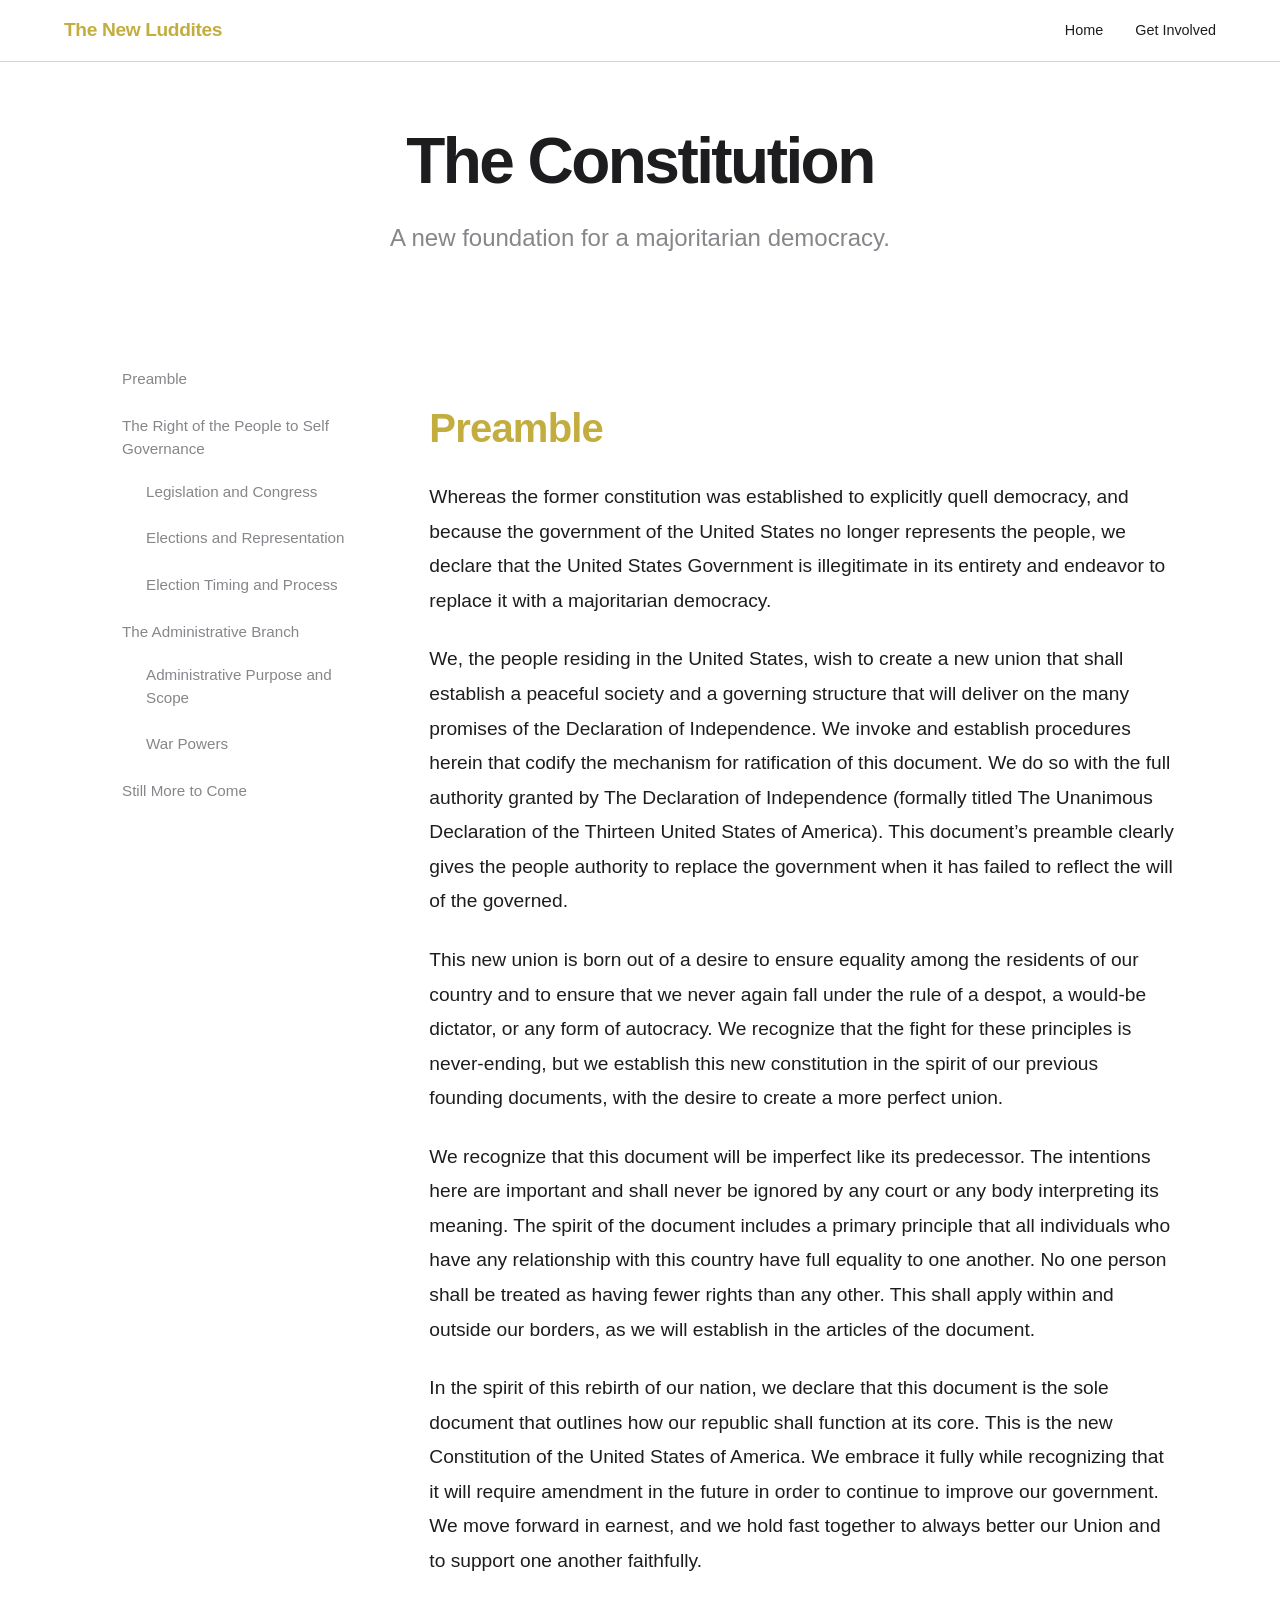
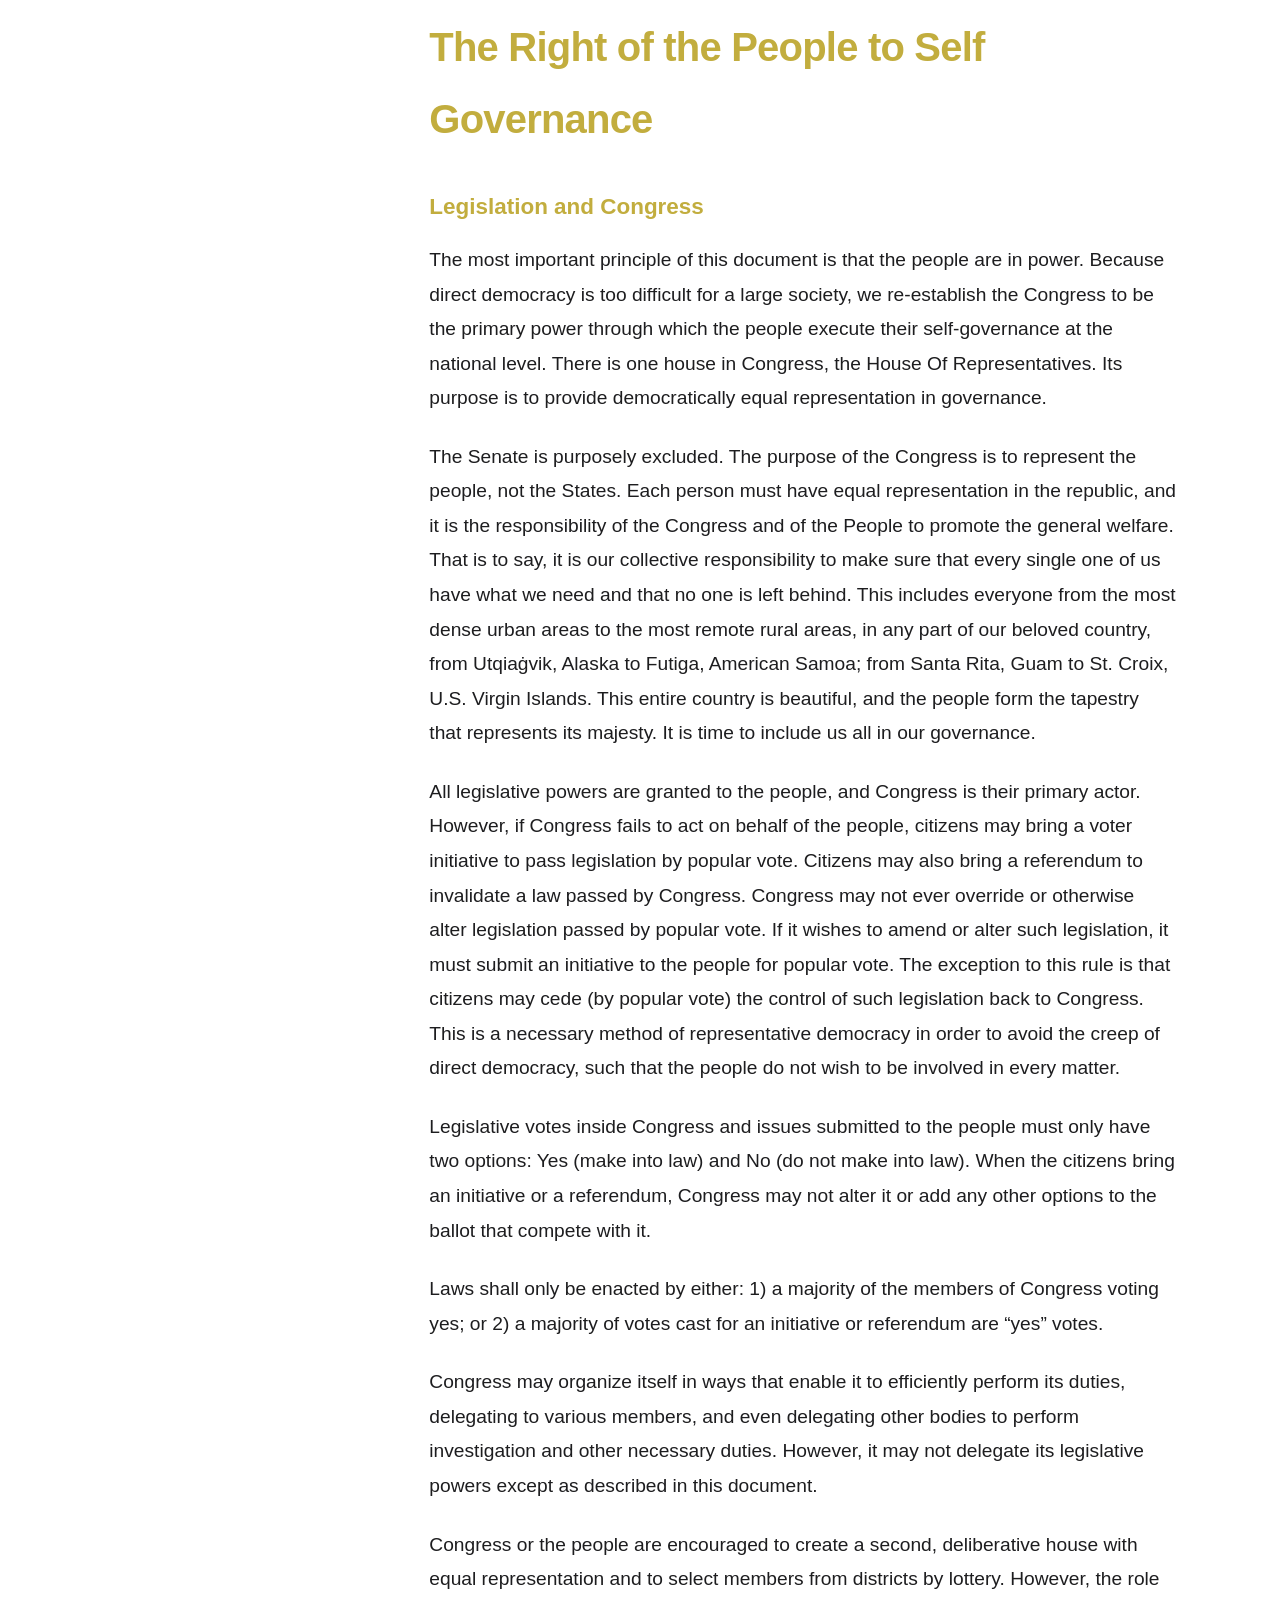
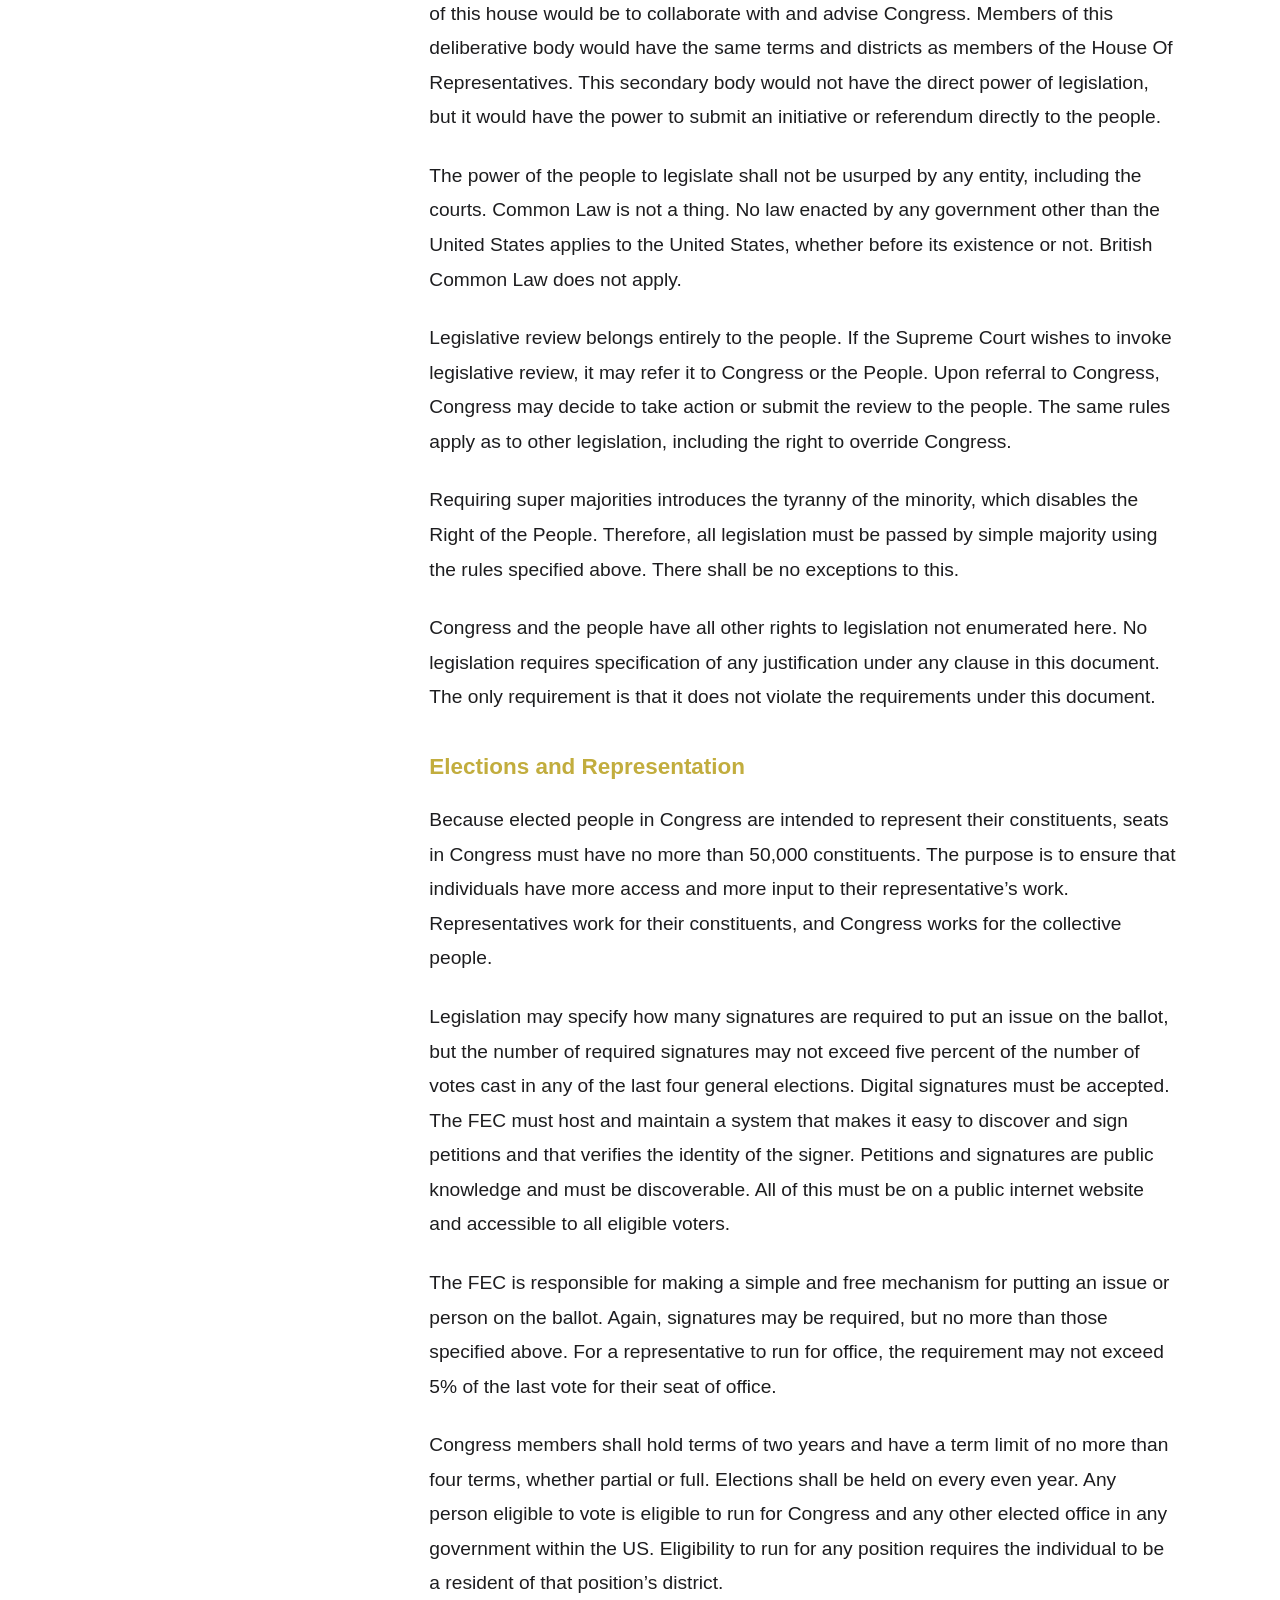
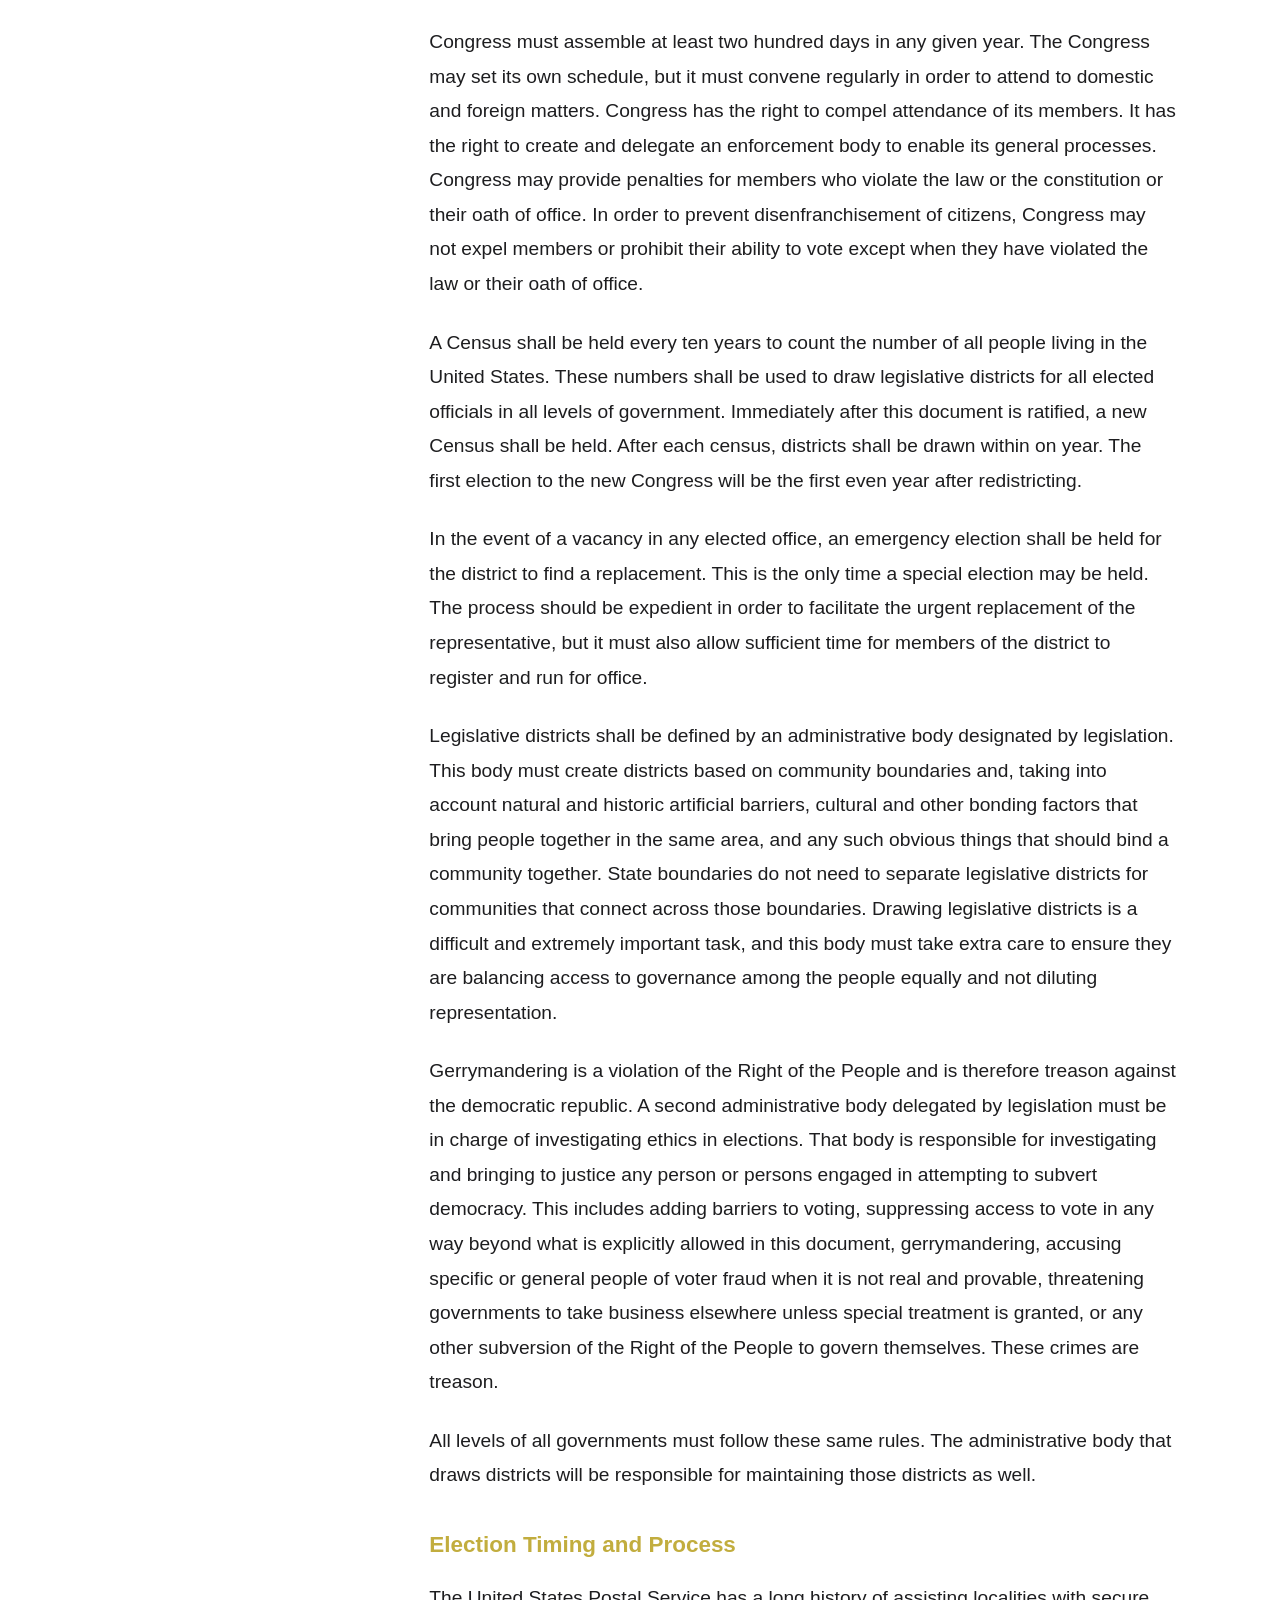
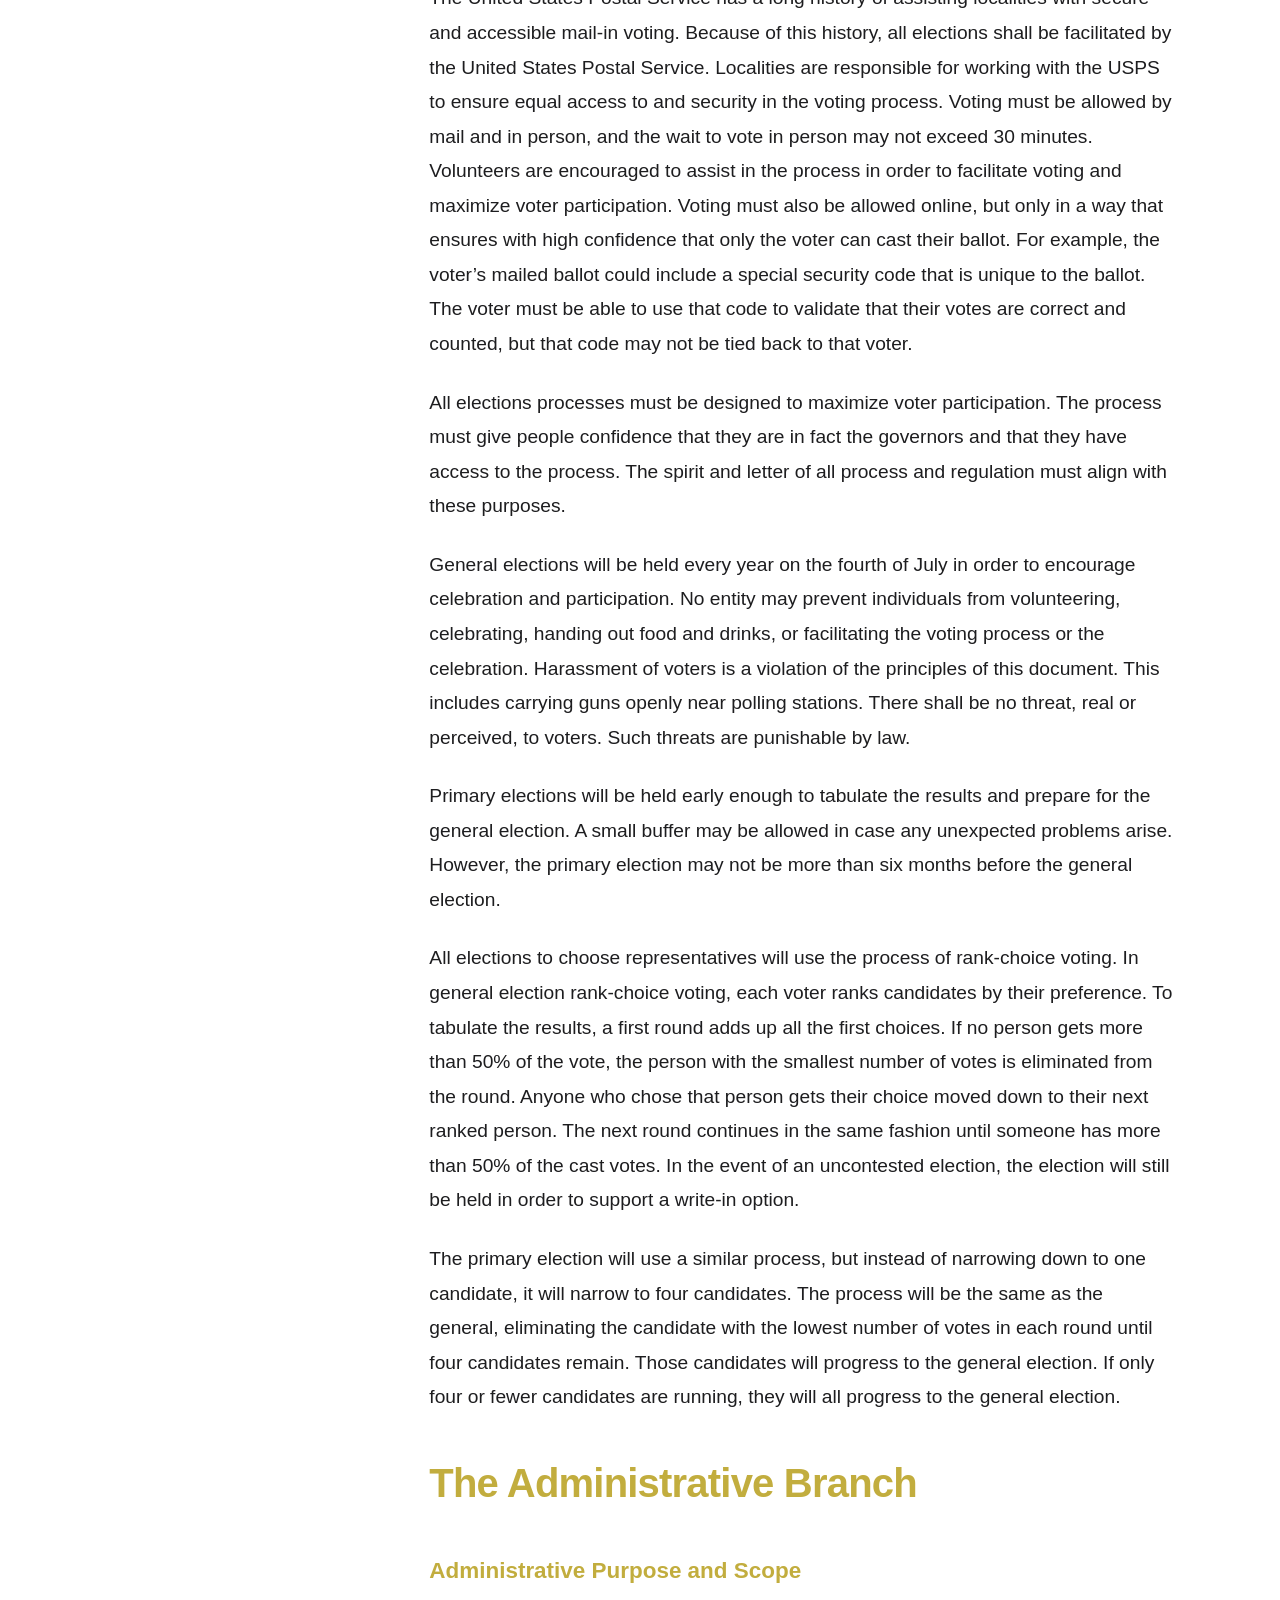
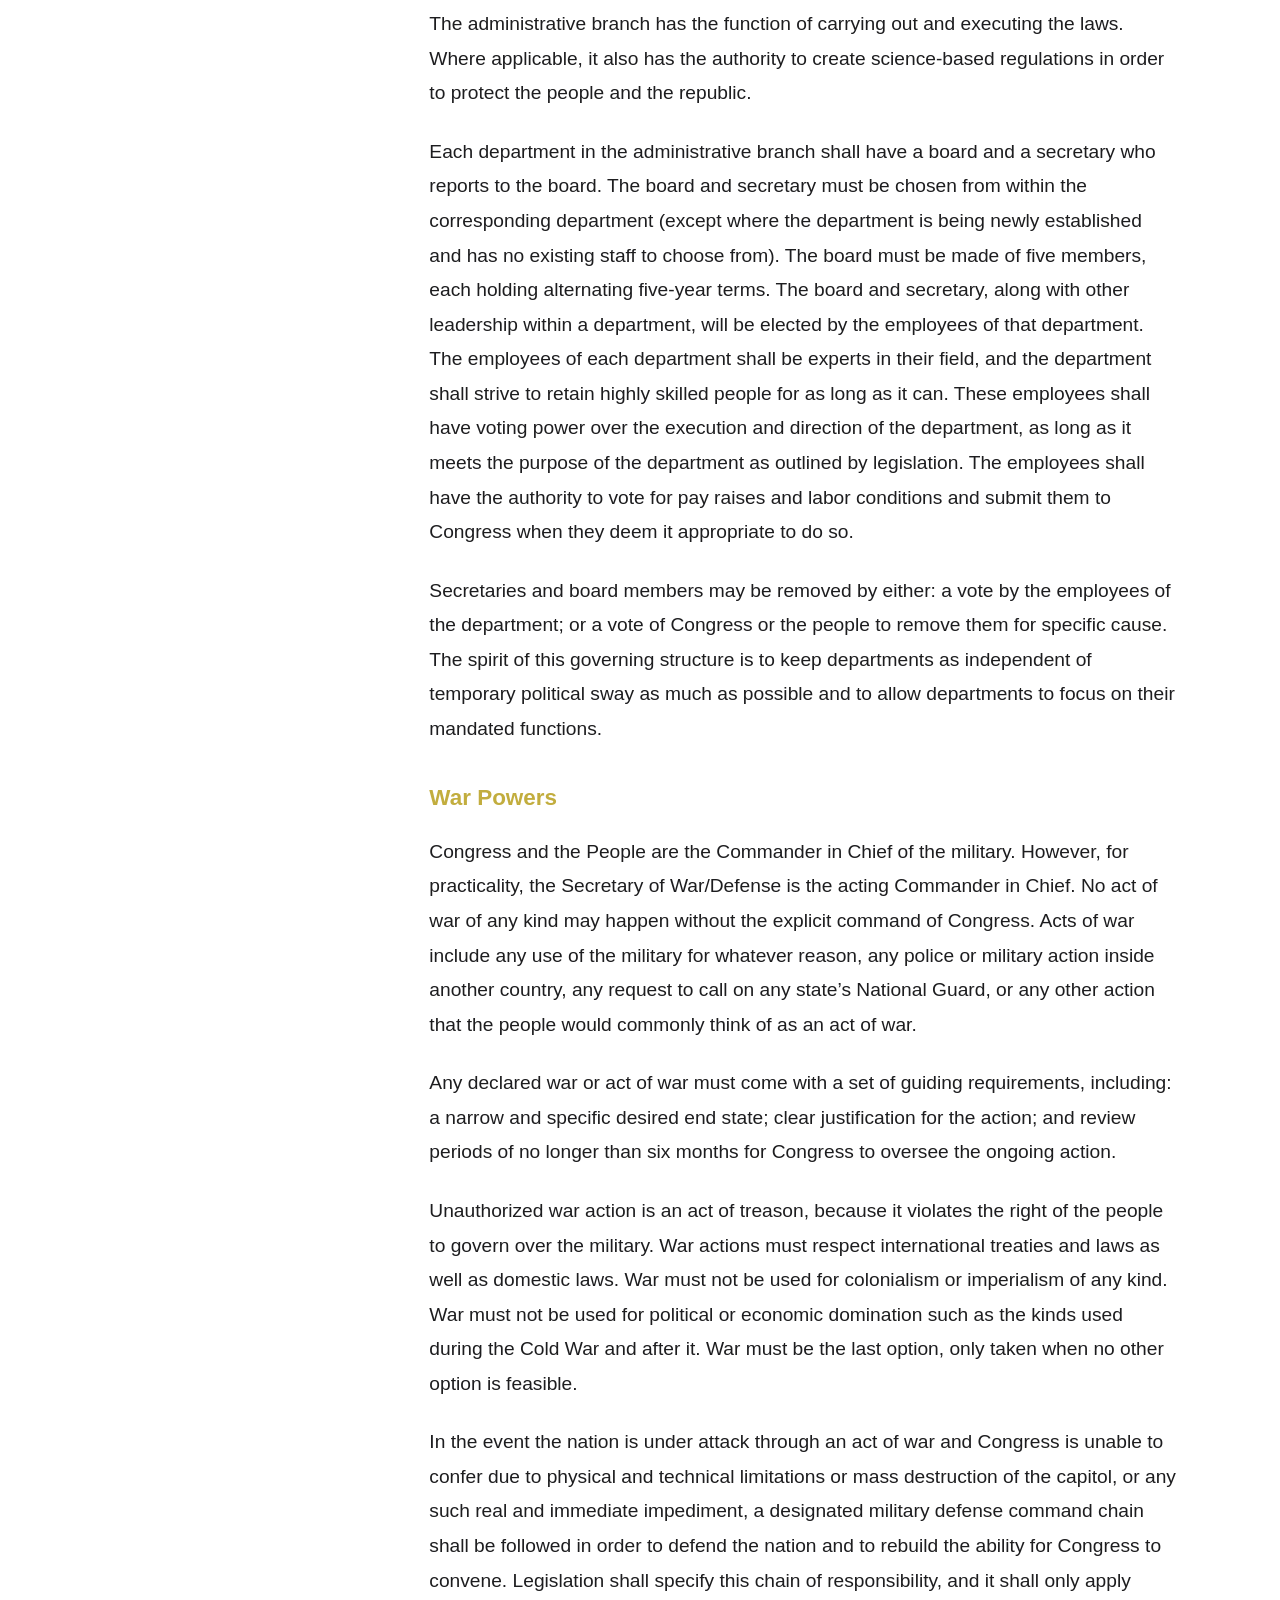
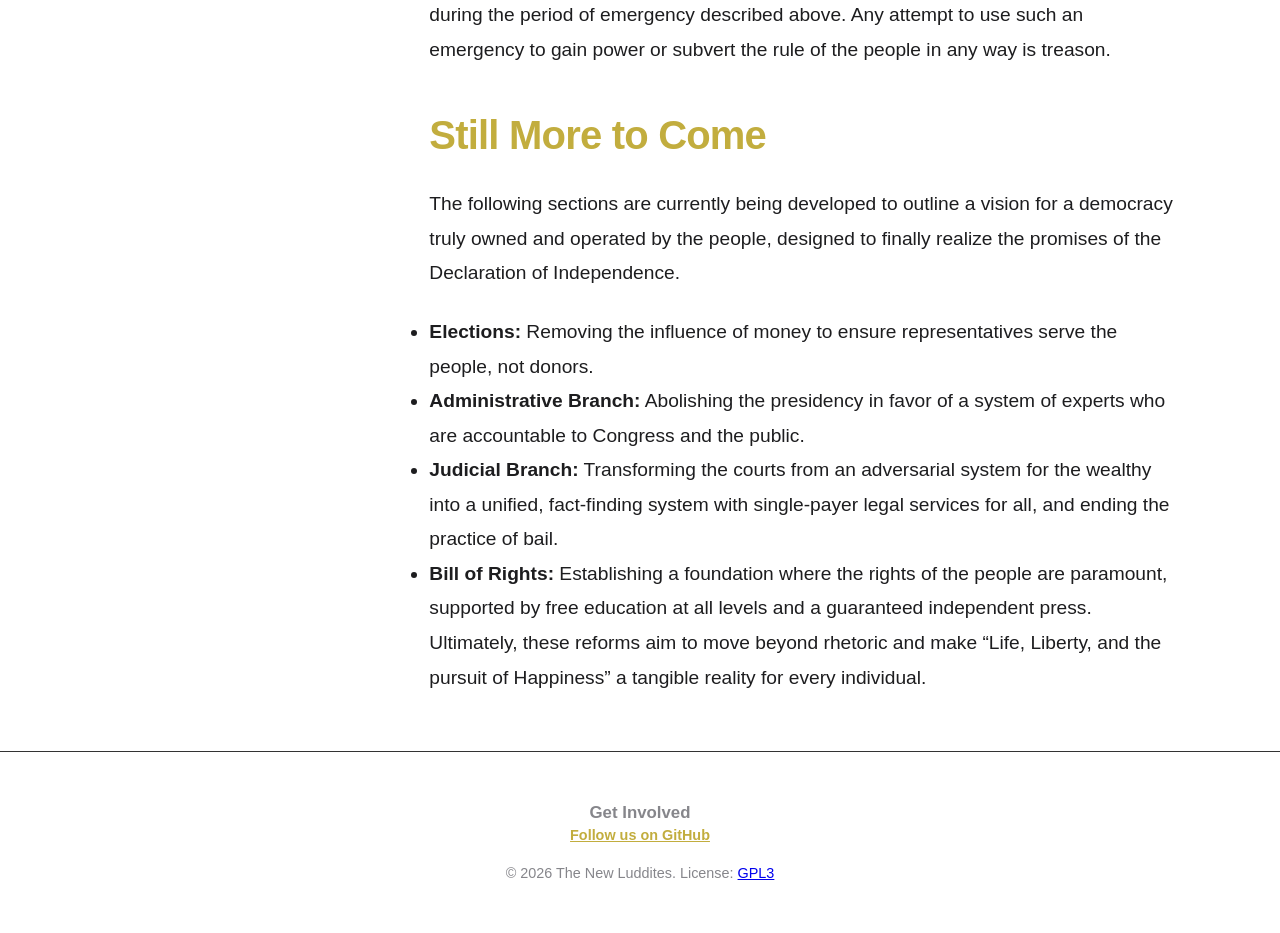
==== commit ce4b5f1a: "Implement automatic TOC generation for Constitution page using Pandoc" ====
--- a/constitution/index.html
+++ b/constitution/index.html
@@ -26,262 +26,339 @@
 
 <main class="constitution-main">
     <nav class="toc">
-        <ul>
-            <li><a href="#preamble">Preamble</a></li>
-            <li><a href="#self-governance">The Right of the People to Self Governance</a>
-                <ul class="toc-nested">
-                    <li><a href="#legislation">Legislation and Congress</a></li>
-                    <li><a href="#elections">Elections and Representation</a></li>
-                    <li><a href="#timing">Election Timing and Process</a></li>
-                </ul>
-            </li>
-            <li><a href="#administrative-branch">The Administrative Branch</a>
-                <ul class="toc-nested">
-                    <li><a href="#general-administration">Administrative Purpose and Scope</a></li>
-                    <li><a href="#war-powers">War Powers</a></li>
-                </ul>
-            </li>
-            <li><a href="#path-forward">Still More to Come</a></li>
-        </ul>
+<ul>
+<li><a href="#preamble" id="toc-preamble">Preamble</a></li>
+<li><a href="#self-governance" id="toc-self-governance">The Right of the
+People to Self Governance</a>
+<ul>
+<li><a href="#legislation" id="toc-legislation">Legislation and
+Congress</a></li>
+<li><a href="#elections" id="toc-elections">Elections and
+Representation</a></li>
+<li><a href="#timing" id="toc-timing">Election Timing and
+Process</a></li>
+</ul></li>
+<li><a href="#administrative-branch" id="toc-administrative-branch">The
+Administrative Branch</a>
+<ul>
+<li><a href="#general-administration"
+id="toc-general-administration">Administrative Purpose and
+Scope</a></li>
+<li><a href="#war-powers" id="toc-war-powers">War Powers</a></li>
+</ul></li>
+<li><a href="#path-forward" id="toc-path-forward">Still More to
+Come</a></li>
+</ul>
     </nav>
     <section class="section">
         <div class="manifesto-text">
-            <h2 id="preamble">Preamble</h2>
-            <p>Whereas the former constitution was established to explicitly quell democracy, and because the government
-                of the United States no longer represents the people, we declare that the United States Government is
-                illegitimate in its entirety and endeavor to replace it with a majoritarian democracy.</p>
-            <p>We, the people residing in the United States, wish to create a new union that shall establish a peaceful
-                society and a governing structure that will deliver on the many promises of the Declaration of
-                Independence. We invoke and establish procedures herein that codify the mechanism for ratification of
-                this document. We do so with the full authority granted by The Declaration of Independence (formally
-                titled The Unanimous Declaration of the Thirteen United States of America). This document’s preamble
-                clearly gives the people authority to replace the government when it has failed to reflect the will
-                of the governed.</p>
-            <p>This new union is born out of a desire to ensure equality among the residents of our country and to
-                ensure that we never again fall under the rule of a despot, a would-be dictator, or any form of
-                autocracy. We recognize that the fight for these principles is never-ending, but we establish this new
-                constitution in the spirit of our previous founding documents, with the desire to create a more perfect
-                union.</p>
-            <p>We recognize that this document will be imperfect like its predecessor. The intentions here are important
-                and shall never be ignored by any court or any body interpreting its meaning. The spirit of the document
-                includes a primary principle that all individuals who have any relationship with this country have full
-                equality to one another. No one person shall be treated as having fewer rights than any other. This
-                shall apply within and outside our borders, as we will establish in the articles of the document.</p>
-            <p>In the spirit of this rebirth of our nation, we declare that this document is the sole
-                document that outlines how our republic shall function at its core. This is the new Constitution of the
-                United States of America. We embrace it fully while recognizing that it will require amendment in the
-                future in order to continue to improve our government. We move forward in earnest, and we hold fast
-                together to always better our Union and to support one another faithfully.</p>
-
-            <h2 id="self-governance">The Right of the People to Self Governance</h2>
-            <h3 id="legislation">Legislation and Congress</h3>
-            <p>The most important principle of this document is that the people are in power. Because direct democracy
-                is too difficult for a large society, we re-establish the Congress to be the primary power through which
-                the people execute their self-governance at the national level. There is one house in Congress, the
-                House Of Representatives. Its purpose is to provide democratically equal representation in
-                governance.</p>
-            <p>The Senate is purposely excluded. The purpose of the Congress is to represent the people, not the States.
-                Each person must have equal representation in the republic, and it is the responsibility of the Congress
-                and of the People to promote the general welfare. That is to say, it is our collective responsibility to
-                make sure that every single one of us have what we need and that no one is left behind. This includes
-                everyone from the most dense urban areas to the most remote rural areas, in any part of our beloved
-                country, from Utqiaġvik, Alaska to Futiga, American Samoa; from Santa Rita, Guam to St. Croix, U.S.
-                Virgin Islands. This entire country is beautiful, and the people form the tapestry that represents its
-                majesty. It is time to include us all in our governance.</p>
-            <p>All legislative powers are granted to the people, and Congress is their primary actor. However, if
-                Congress fails to act on behalf of the people, citizens may bring a voter initiative to pass legislation
-                by popular vote. Citizens may also bring a referendum to invalidate a law passed by Congress. Congress
-                may not ever override or otherwise alter legislation passed by popular vote. If it wishes to amend or
-                alter such legislation, it must submit an initiative to the people for popular vote. The exception to
-                this rule is that citizens may cede (by popular vote) the control of such legislation back to Congress.
-                This is a necessary method of representative democracy in order to avoid the creep of direct democracy,
-                such that the people do not wish to be involved in every matter.</p>
-            <p>Legislative votes inside Congress and issues submitted to the people must only have two options: Yes
-                (make into law) and No (do not make into law). When the citizens bring an initiative or a referendum,
-                Congress may not alter it or add any other options to the ballot that compete with it.</p>
-            <p>Laws shall only be enacted by either: 1) a majority of the members of Congress voting yes; or 2) a
-                majority of votes cast for an initiative or referendum are “yes” votes.</p>
-            <p>Congress may organize itself in ways that enable it to efficiently perform its duties, delegating to
-                various members, and even delegating other bodies to perform investigation and other necessary duties.
-                However, it may not delegate its legislative powers except as described in this document.</p>
-            <p>Congress or the people are encouraged to create a second, deliberative house with equal representation
-                and to select members from districts by lottery. However, the role of this house would be to collaborate
-                with and advise Congress. Members of this deliberative body would have the same terms and districts as
-                members of the House Of Representatives. This secondary body would not have the direct power of
-                legislation, but it would have the power to submit an initiative or referendum directly to the
-                people.</p>
-            <p>The power of the people to legislate shall not be usurped by any entity, including the courts. Common Law
-                is not a thing. No law enacted by any government other than the United States applies to the United
-                States, whether before its existence or not. British Common Law does not apply.</p>
-            <p>Legislative review belongs entirely to the people. If the Supreme Court wishes to invoke legislative
-                review, it may refer it to Congress or the People. Upon referral to Congress, Congress may decide to
-                take action or submit the review to the people. The same rules apply as to other legislation, including
-                the right to override Congress.</p>
-            <p>Requiring super majorities introduces the tyranny of the minority, which disables the Right of the
-                People. Therefore, all legislation must be passed by simple majority using the rules specified above.
-                There shall be no exceptions to this.</p>
-            <p>Congress and the people have all other rights to legislation not enumerated here. No legislation requires
-                specification of any justification under any clause in this document. The only requirement is that it
-                does not violate the requirements under this document.</p>
-
-            <h3 id="elections">Elections and Representation</h3>
-            <p>Because elected people in Congress are intended to represent their constituents, seats in Congress must
-                have no more than 50,000 constituents. The purpose is to ensure that individuals have more access and
-                more input to their representative’s work. Representatives work for their constituents, and Congress
-                works for the collective people.</p>
-            <p>Legislation may specify how many signatures are required to put an issue on the ballot, but the number of
-                required signatures may not exceed five percent of the number of votes cast in any of the last four
-                general elections. Digital signatures must be accepted. The FEC must host and maintain a system that
-                makes it easy to discover and sign petitions and that verifies the identity of the signer. Petitions and
-                signatures are public knowledge and must be discoverable. All of this must be on a public internet
-                website and accessible to all eligible voters.</p>
-            <p>The FEC is responsible for making a simple and free mechanism for putting an issue or person on the
-                ballot. Again, signatures may be required, but no more than those specified above. For a representative
-                to run for office, the requirement may not exceed 5% of the last vote for their seat of office.</p>
-            <p>Congress members shall hold terms of two years and have a term limit of no more than four terms, whether
-                partial or full. Elections shall be held on every even year. Any person eligible to vote is eligible to
-                run for Congress and any other elected office in any government within the US. Eligibility to run for
-                any position requires the individual to be a resident of that position’s district.</p>
-            <p>Congress must assemble at least two hundred days in any given year. The Congress may set its own
-                schedule, but it must convene regularly in order to attend to domestic and foreign matters. Congress has
-                the right to compel attendance of its members. It has the right to create and delegate an enforcement
-                body to enable its general processes. Congress may provide penalties for members who violate the law or
-                the constitution or their oath of office. In order to prevent disenfranchisement of citizens, Congress
-                may not expel members or prohibit their ability to vote except when they have violated the law or their
-                oath of office.</p>
-            <p>A Census shall be held every ten years to count the number of all people living in the United States.
-                These numbers shall be used to draw legislative districts for all elected officials in all levels of
-                government. Immediately after this document is ratified, a new Census shall be held. After each census,
-                districts shall be drawn within on year. The first election to the new Congress will be the first even
-                year after redistricting.</p>
-            <p>In the event of a vacancy in any elected office, an emergency election shall be held for the district to
-                find a replacement. This is the only time a special election may be held. The process should be
-                expedient in order to facilitate the urgent replacement of the representative, but it must also allow
-                sufficient time for members of the district to register and run for office.</p>
-            <p>Legislative districts shall be defined by an administrative body designated by legislation. This body
-                must create districts based on community boundaries and, taking into account natural and historic
-                artificial barriers, cultural and other bonding factors that bring people together in the same area, and
-                any such obvious things that should bind a community together. State boundaries do not need to separate
-                legislative districts for communities that connect across those boundaries. Drawing legislative
-                districts is a difficult and extremely important task, and this body must take extra care to ensure they
-                are balancing access to governance among the people equally and not diluting representation.</p>
-            <p>Gerrymandering is a violation of the Right of the People and is therefore treason against the democratic
-                republic. A second administrative body delegated by legislation must be in charge of investigating
-                ethics in elections. That body is responsible for investigating and bringing to justice any person or
-                persons engaged in attempting to subvert democracy. This includes adding barriers to voting, suppressing
-                access to vote in any way beyond what is explicitly allowed in this document, gerrymandering, accusing
-                specific or general people of voter fraud when it is not real and provable, threatening governments to
-                take business elsewhere unless special treatment is granted, or any other subversion of the Right of the
-                People to govern themselves. These crimes are treason.</p>
-            <p>All levels of all governments must follow these same rules. The administrative body that draws districts
-                will be responsible for maintaining those districts as well.</p>
-
-            <h3 id="timing">Election Timing and Process</h3>
-            <p>The United States Postal Service has a long history of assisting localities with secure and accessible
-                mail-in voting. Because of this history, all elections shall be facilitated by the United States Postal
-                Service. Localities are responsible for working with the USPS to ensure equal access to and security in
-                the voting process. Voting must be allowed by mail and in person, and the wait to vote in person may not
-                exceed 30 minutes. Volunteers are encouraged to assist in the process in order to facilitate voting and
-                maximize voter participation. Voting must also be allowed online, but only in a way that ensures with
-                high confidence that only the voter can cast their ballot. For example, the voter’s mailed ballot could
-                include a special security code that is unique to the ballot. The voter must be able to use that code to
-                validate that their votes are correct and counted, but that code may not be tied back to that voter.</p>
-            <p>All elections processes must be designed to maximize voter participation. The process must give people
-                confidence that they are in fact the governors and that they have access to the process. The spirit and
-                letter of all process and regulation must align with these purposes.</p>
-            <p>General elections will be held every year on the fourth of July in order to encourage celebration and
-                participation. No entity may prevent individuals from volunteering, celebrating, handing out food and
-                drinks, or facilitating the voting process or the celebration. Harassment of voters is a violation of
-                the principles of this document. This includes carrying guns openly near polling stations. There shall
-                be no threat, real or perceived, to voters. Such threats are punishable by law.</p>
-            <p>Primary elections will be held early enough to tabulate the results and prepare for the general election.
-                A small buffer may be allowed in case any unexpected problems arise. However, the primary election may
-                not be more than six months before the general election.</p>
-            <p>All elections to choose representatives will use the process of rank-choice voting. In general election
-                rank-choice voting, each voter ranks candidates by their preference. To tabulate the results, a first
-                round adds up all the first choices. If no person gets more than 50% of the vote, the person with the
-                smallest number of votes is eliminated from the round. Anyone who chose that person gets their choice
-                moved down to their next ranked person. The next round continues in the same fashion until someone has
-                more than 50% of the cast votes. In the event of an uncontested election, the election will still be
-                held in order to support a write-in option.</p>
-            <p>The primary election will use a similar process, but instead of narrowing down to one candidate, it will
-                narrow to four candidates. The process will be the same as the general, eliminating the candidate with
-                the lowest number of votes in each round until four candidates remain. Those candidates will progress to
-                the general election. If only four or fewer candidates are running, they will all progress to the
-                general election.</p>
-            <h2 id="administrative-branch">The Administrative Branch</h2>
-            <h3 id="general-administration">Administrative Purpose and Scope</h3>
-            <p>The administrative branch has the function of carrying out and executing the laws. Where applicable, it
-                also has the authority to create science-based regulations in order to protect the people and the
-                republic.
-            </p>
-            <p>
-                Each department in the administrative branch shall have a board and a secretary who reports to the
-                board. The board and secretary must be chosen from within the corresponding department (except where the
-                department is being newly established and has no existing staff to choose from). The board must be
-                made of five members, each holding alternating five-year terms. The board and secretary, along with
-                other leadership within a department, will be elected by the employees of that department. The employees
-                of each department shall be experts in their field, and the department shall strive to retain highly
-                skilled people for as long as it can. These employees shall have voting power over the execution and
-                direction of the department, as long as it meets the purpose of the department as outlined by
-                legislation. The employees shall have the authority to vote for pay raises and labor conditions and
-                submit them to Congress when they deem it appropriate to do so.
-            </p>
-            <p>
-                Secretaries and board members may be removed by either: a vote by the employees of the department; or a
-                vote of Congress or the people to remove them for specific cause. The spirit of this governing structure
-                is to keep departments as independent of temporary political sway as much as possible and to allow
-                departments to focus on their mandated functions.
-            </p>
-            <h3 id="war-powers">War Powers</h3>
-            <p>
-                Congress and the People are the Commander in Chief of the military. However, for practicality, the
-                Secretary of War/Defense is the acting Commander in Chief. No act of war of any kind may happen without
-                the explicit command of Congress. Acts of war include any use of the military for whatever reason, any
-                police or military action inside another country, any request to call on any state's National Guard, or
-                any other action that the people would commonly think of as an act of war.
-            </p>
-            <p>
-                Any declared war or act of war must come with a set of guiding requirements, including: a narrow and
-                specific desired end state; clear justification for the action; and review periods of no longer than six
-                months for Congress to oversee the ongoing action.
-            </p>
-            <p>
-                Unauthorized war action is an act of treason, because it violates the right of the people to govern over
-                the military. War actions must respect international treaties and laws as well as domestic laws. War
-                must not be used for colonialism or imperialism of any kind. War must not be used for political
-                or economic domination such as the kinds used during the Cold War and after it. War must be the last
-                option, only taken when no other option is feasible.
-            </p>
-            <p>
-                In the event the nation is under attack through an act of war and Congress is unable to confer due to
-                physical and technical limitations or mass destruction of the capitol, or any such real and immediate
-                impediment, a designated military defense command chain shall be followed in order to defend the nation
-                and to rebuild the ability for Congress to convene. Legislation shall specify this chain of
-                responsibility, and it shall only apply during the period of emergency described above. Any attempt to
-                use such an emergency to gain power or subvert the rule of the people in any way is treason.
-            </p>
-
-            <h2 id="path-forward">Still More to Come</h2>
-            <p>The following sections are currently being developed to outline a vision for a democracy truly owned and
-                operated by the people, designed to finally realize the promises of the Declaration of Independence.</p>
-            <ul>
-                <li><strong>Elections:</strong> Removing the influence of money to ensure representatives serve the
-                    people, not donors.
-                </li>
-                <li><strong>Administrative Branch:</strong> Abolishing the presidency in favor of a system of experts
-                    who are accountable to Congress and the public.
-                </li>
-                <li><strong>Judicial Branch:</strong> Transforming the courts from an adversarial system for the wealthy
-                    into a unified, fact-finding system with single-payer legal services for all, and ending the
-                    practice of bail.
-                </li>
-                <li><strong>Bill of Rights:</strong> Establishing a foundation where the rights of the people are
-                    paramount, supported by free education at all levels and a guaranteed independent press.
-                </li>
-            </ul>
-            <p>Ultimately, these reforms aim to move beyond rhetoric and make "Life, Liberty, and the pursuit of
-                Happiness" a tangible reality for every individual.</p>
+<h2 id="preamble">Preamble</h2>
+<p>Whereas the former constitution was established to explicitly quell
+democracy, and because the government of the United States no longer
+represents the people, we declare that the United States Government is
+illegitimate in its entirety and endeavor to replace it with a
+majoritarian democracy.</p>
+<p>We, the people residing in the United States, wish to create a new
+union that shall establish a peaceful society and a governing structure
+that will deliver on the many promises of the Declaration of
+Independence. We invoke and establish procedures herein that codify the
+mechanism for ratification of this document. We do so with the full
+authority granted by The Declaration of Independence (formally titled
+The Unanimous Declaration of the Thirteen United States of America).
+This document’s preamble clearly gives the people authority to replace
+the government when it has failed to reflect the will of the
+governed.</p>
+<p>This new union is born out of a desire to ensure equality among the
+residents of our country and to ensure that we never again fall under
+the rule of a despot, a would-be dictator, or any form of autocracy. We
+recognize that the fight for these principles is never-ending, but we
+establish this new constitution in the spirit of our previous founding
+documents, with the desire to create a more perfect union.</p>
+<p>We recognize that this document will be imperfect like its
+predecessor. The intentions here are important and shall never be
+ignored by any court or any body interpreting its meaning. The spirit of
+the document includes a primary principle that all individuals who have
+any relationship with this country have full equality to one another. No
+one person shall be treated as having fewer rights than any other. This
+shall apply within and outside our borders, as we will establish in the
+articles of the document.</p>
+<p>In the spirit of this rebirth of our nation, we declare that this
+document is the sole document that outlines how our republic shall
+function at its core. This is the new Constitution of the United States
+of America. We embrace it fully while recognizing that it will require
+amendment in the future in order to continue to improve our government.
+We move forward in earnest, and we hold fast together to always better
+our Union and to support one another faithfully.</p>
+<h2 id="self-governance">The Right of the People to Self Governance</h2>
+<h3 id="legislation">Legislation and Congress</h3>
+<p>The most important principle of this document is that the people are
+in power. Because direct democracy is too difficult for a large society,
+we re-establish the Congress to be the primary power through which the
+people execute their self-governance at the national level. There is one
+house in Congress, the House Of Representatives. Its purpose is to
+provide democratically equal representation in governance.</p>
+<p>The Senate is purposely excluded. The purpose of the Congress is to
+represent the people, not the States. Each person must have equal
+representation in the republic, and it is the responsibility of the
+Congress and of the People to promote the general welfare. That is to
+say, it is our collective responsibility to make sure that every single
+one of us have what we need and that no one is left behind. This
+includes everyone from the most dense urban areas to the most remote
+rural areas, in any part of our beloved country, from Utqiaġvik, Alaska
+to Futiga, American Samoa; from Santa Rita, Guam to St. Croix, U.S.
+Virgin Islands. This entire country is beautiful, and the people form
+the tapestry that represents its majesty. It is time to include us all
+in our governance.</p>
+<p>All legislative powers are granted to the people, and Congress is
+their primary actor. However, if Congress fails to act on behalf of the
+people, citizens may bring a voter initiative to pass legislation by
+popular vote. Citizens may also bring a referendum to invalidate a law
+passed by Congress. Congress may not ever override or otherwise alter
+legislation passed by popular vote. If it wishes to amend or alter such
+legislation, it must submit an initiative to the people for popular
+vote. The exception to this rule is that citizens may cede (by popular
+vote) the control of such legislation back to Congress. This is a
+necessary method of representative democracy in order to avoid the creep
+of direct democracy, such that the people do not wish to be involved in
+every matter.</p>
+<p>Legislative votes inside Congress and issues submitted to the people
+must only have two options: Yes (make into law) and No (do not make into
+law). When the citizens bring an initiative or a referendum, Congress
+may not alter it or add any other options to the ballot that compete
+with it.</p>
+<p>Laws shall only be enacted by either: 1) a majority of the members of
+Congress voting yes; or 2) a majority of votes cast for an initiative or
+referendum are “yes” votes.</p>
+<p>Congress may organize itself in ways that enable it to efficiently
+perform its duties, delegating to various members, and even delegating
+other bodies to perform investigation and other necessary duties.
+However, it may not delegate its legislative powers except as described
+in this document.</p>
+<p>Congress or the people are encouraged to create a second,
+deliberative house with equal representation and to select members from
+districts by lottery. However, the role of this house would be to
+collaborate with and advise Congress. Members of this deliberative body
+would have the same terms and districts as members of the House Of
+Representatives. This secondary body would not have the direct power of
+legislation, but it would have the power to submit an initiative or
+referendum directly to the people.</p>
+<p>The power of the people to legislate shall not be usurped by any
+entity, including the courts. Common Law is not a thing. No law enacted
+by any government other than the United States applies to the United
+States, whether before its existence or not. British Common Law does not
+apply.</p>
+<p>Legislative review belongs entirely to the people. If the Supreme
+Court wishes to invoke legislative review, it may refer it to Congress
+or the People. Upon referral to Congress, Congress may decide to take
+action or submit the review to the people. The same rules apply as to
+other legislation, including the right to override Congress.</p>
+<p>Requiring super majorities introduces the tyranny of the minority,
+which disables the Right of the People. Therefore, all legislation must
+be passed by simple majority using the rules specified above. There
+shall be no exceptions to this.</p>
+<p>Congress and the people have all other rights to legislation not
+enumerated here. No legislation requires specification of any
+justification under any clause in this document. The only requirement is
+that it does not violate the requirements under this document.</p>
+<h3 id="elections">Elections and Representation</h3>
+<p>Because elected people in Congress are intended to represent their
+constituents, seats in Congress must have no more than 50,000
+constituents. The purpose is to ensure that individuals have more access
+and more input to their representative’s work. Representatives work for
+their constituents, and Congress works for the collective people.</p>
+<p>Legislation may specify how many signatures are required to put an
+issue on the ballot, but the number of required signatures may not
+exceed five percent of the number of votes cast in any of the last four
+general elections. Digital signatures must be accepted. The FEC must
+host and maintain a system that makes it easy to discover and sign
+petitions and that verifies the identity of the signer. Petitions and
+signatures are public knowledge and must be discoverable. All of this
+must be on a public internet website and accessible to all eligible
+voters.</p>
+<p>The FEC is responsible for making a simple and free mechanism for
+putting an issue or person on the ballot. Again, signatures may be
+required, but no more than those specified above. For a representative
+to run for office, the requirement may not exceed 5% of the last vote
+for their seat of office.</p>
+<p>Congress members shall hold terms of two years and have a term limit
+of no more than four terms, whether partial or full. Elections shall be
+held on every even year. Any person eligible to vote is eligible to run
+for Congress and any other elected office in any government within the
+US. Eligibility to run for any position requires the individual to be a
+resident of that position’s district.</p>
+<p>Congress must assemble at least two hundred days in any given year.
+The Congress may set its own schedule, but it must convene regularly in
+order to attend to domestic and foreign matters. Congress has the right
+to compel attendance of its members. It has the right to create and
+delegate an enforcement body to enable its general processes. Congress
+may provide penalties for members who violate the law or the
+constitution or their oath of office. In order to prevent
+disenfranchisement of citizens, Congress may not expel members or
+prohibit their ability to vote except when they have violated the law or
+their oath of office.</p>
+<p>A Census shall be held every ten years to count the number of all
+people living in the United States. These numbers shall be used to draw
+legislative districts for all elected officials in all levels of
+government. Immediately after this document is ratified, a new Census
+shall be held. After each census, districts shall be drawn within on
+year. The first election to the new Congress will be the first even year
+after redistricting.</p>
+<p>In the event of a vacancy in any elected office, an emergency
+election shall be held for the district to find a replacement. This is
+the only time a special election may be held. The process should be
+expedient in order to facilitate the urgent replacement of the
+representative, but it must also allow sufficient time for members of
+the district to register and run for office.</p>
+<p>Legislative districts shall be defined by an administrative body
+designated by legislation. This body must create districts based on
+community boundaries and, taking into account natural and historic
+artificial barriers, cultural and other bonding factors that bring
+people together in the same area, and any such obvious things that
+should bind a community together. State boundaries do not need to
+separate legislative districts for communities that connect across those
+boundaries. Drawing legislative districts is a difficult and extremely
+important task, and this body must take extra care to ensure they are
+balancing access to governance among the people equally and not diluting
+representation.</p>
+<p>Gerrymandering is a violation of the Right of the People and is
+therefore treason against the democratic republic. A second
+administrative body delegated by legislation must be in charge of
+investigating ethics in elections. That body is responsible for
+investigating and bringing to justice any person or persons engaged in
+attempting to subvert democracy. This includes adding barriers to
+voting, suppressing access to vote in any way beyond what is explicitly
+allowed in this document, gerrymandering, accusing specific or general
+people of voter fraud when it is not real and provable, threatening
+governments to take business elsewhere unless special treatment is
+granted, or any other subversion of the Right of the People to govern
+themselves. These crimes are treason.</p>
+<p>All levels of all governments must follow these same rules. The
+administrative body that draws districts will be responsible for
+maintaining those districts as well.</p>
+<h3 id="timing">Election Timing and Process</h3>
+<p>The United States Postal Service has a long history of assisting
+localities with secure and accessible mail-in voting. Because of this
+history, all elections shall be facilitated by the United States Postal
+Service. Localities are responsible for working with the USPS to ensure
+equal access to and security in the voting process. Voting must be
+allowed by mail and in person, and the wait to vote in person may not
+exceed 30 minutes. Volunteers are encouraged to assist in the process in
+order to facilitate voting and maximize voter participation. Voting must
+also be allowed online, but only in a way that ensures with high
+confidence that only the voter can cast their ballot. For example, the
+voter’s mailed ballot could include a special security code that is
+unique to the ballot. The voter must be able to use that code to
+validate that their votes are correct and counted, but that code may not
+be tied back to that voter.</p>
+<p>All elections processes must be designed to maximize voter
+participation. The process must give people confidence that they are in
+fact the governors and that they have access to the process. The spirit
+and letter of all process and regulation must align with these
+purposes.</p>
+<p>General elections will be held every year on the fourth of July in
+order to encourage celebration and participation. No entity may prevent
+individuals from volunteering, celebrating, handing out food and drinks,
+or facilitating the voting process or the celebration. Harassment of
+voters is a violation of the principles of this document. This includes
+carrying guns openly near polling stations. There shall be no threat,
+real or perceived, to voters. Such threats are punishable by law.</p>
+<p>Primary elections will be held early enough to tabulate the results
+and prepare for the general election. A small buffer may be allowed in
+case any unexpected problems arise. However, the primary election may
+not be more than six months before the general election.</p>
+<p>All elections to choose representatives will use the process of
+rank-choice voting. In general election rank-choice voting, each voter
+ranks candidates by their preference. To tabulate the results, a first
+round adds up all the first choices. If no person gets more than 50% of
+the vote, the person with the smallest number of votes is eliminated
+from the round. Anyone who chose that person gets their choice moved
+down to their next ranked person. The next round continues in the same
+fashion until someone has more than 50% of the cast votes. In the event
+of an uncontested election, the election will still be held in order to
+support a write-in option.</p>
+<p>The primary election will use a similar process, but instead of
+narrowing down to one candidate, it will narrow to four candidates. The
+process will be the same as the general, eliminating the candidate with
+the lowest number of votes in each round until four candidates remain.
+Those candidates will progress to the general election. If only four or
+fewer candidates are running, they will all progress to the general
+election.</p>
+<h2 id="administrative-branch">The Administrative Branch</h2>
+<h3 id="general-administration">Administrative Purpose and Scope</h3>
+<p>The administrative branch has the function of carrying out and
+executing the laws. Where applicable, it also has the authority to
+create science-based regulations in order to protect the people and the
+republic.</p>
+<p>Each department in the administrative branch shall have a board and a
+secretary who reports to the board. The board and secretary must be
+chosen from within the corresponding department (except where the
+department is being newly established and has no existing staff to
+choose from). The board must be made of five members, each holding
+alternating five-year terms. The board and secretary, along with other
+leadership within a department, will be elected by the employees of that
+department. The employees of each department shall be experts in their
+field, and the department shall strive to retain highly skilled people
+for as long as it can. These employees shall have voting power over the
+execution and direction of the department, as long as it meets the
+purpose of the department as outlined by legislation. The employees
+shall have the authority to vote for pay raises and labor conditions and
+submit them to Congress when they deem it appropriate to do so.</p>
+<p>Secretaries and board members may be removed by either: a vote by the
+employees of the department; or a vote of Congress or the people to
+remove them for specific cause. The spirit of this governing structure
+is to keep departments as independent of temporary political sway as
+much as possible and to allow departments to focus on their mandated
+functions.</p>
+<h3 id="war-powers">War Powers</h3>
+<p>Congress and the People are the Commander in Chief of the military.
+However, for practicality, the Secretary of War/Defense is the acting
+Commander in Chief. No act of war of any kind may happen without the
+explicit command of Congress. Acts of war include any use of the
+military for whatever reason, any police or military action inside
+another country, any request to call on any state’s National Guard, or
+any other action that the people would commonly think of as an act of
+war.</p>
+<p>Any declared war or act of war must come with a set of guiding
+requirements, including: a narrow and specific desired end state; clear
+justification for the action; and review periods of no longer than six
+months for Congress to oversee the ongoing action.</p>
+<p>Unauthorized war action is an act of treason, because it violates the
+right of the people to govern over the military. War actions must
+respect international treaties and laws as well as domestic laws. War
+must not be used for colonialism or imperialism of any kind. War must
+not be used for political or economic domination such as the kinds used
+during the Cold War and after it. War must be the last option, only
+taken when no other option is feasible.</p>
+<p>In the event the nation is under attack through an act of war and
+Congress is unable to confer due to physical and technical limitations
+or mass destruction of the capitol, or any such real and immediate
+impediment, a designated military defense command chain shall be
+followed in order to defend the nation and to rebuild the ability for
+Congress to convene. Legislation shall specify this chain of
+responsibility, and it shall only apply during the period of emergency
+described above. Any attempt to use such an emergency to gain power or
+subvert the rule of the people in any way is treason.</p>
+<h2 id="path-forward">Still More to Come</h2>
+<p>The following sections are currently being developed to outline a
+vision for a democracy truly owned and operated by the people, designed
+to finally realize the promises of the Declaration of Independence.</p>
+<ul>
+<li><strong>Elections:</strong> Removing the influence of money to
+ensure representatives serve the people, not donors.</li>
+<li><strong>Administrative Branch:</strong> Abolishing the presidency in
+favor of a system of experts who are accountable to Congress and the
+public.</li>
+<li><strong>Judicial Branch:</strong> Transforming the courts from an
+adversarial system for the wealthy into a unified, fact-finding system
+with single-payer legal services for all, and ending the practice of
+bail.</li>
+<li><strong>Bill of Rights:</strong> Establishing a foundation where the
+rights of the people are paramount, supported by free education at all
+levels and a guaranteed independent press.</li>
+</ul>
+<p>Ultimately, these reforms aim to move beyond rhetoric and make “Life,
+Liberty, and the pursuit of Happiness” a tangible reality for every
+individual.</p>
         </div>
     </section>
 </main>
--- a/css/style.css
+++ b/css/style.css
@@ -79,7 +79,7 @@
     border-left-color: var(--primary);
 }
 
-.toc-nested {
+.toc ul ul {
     margin-left: 1.5rem;
     margin-top: 0.25rem;
 }
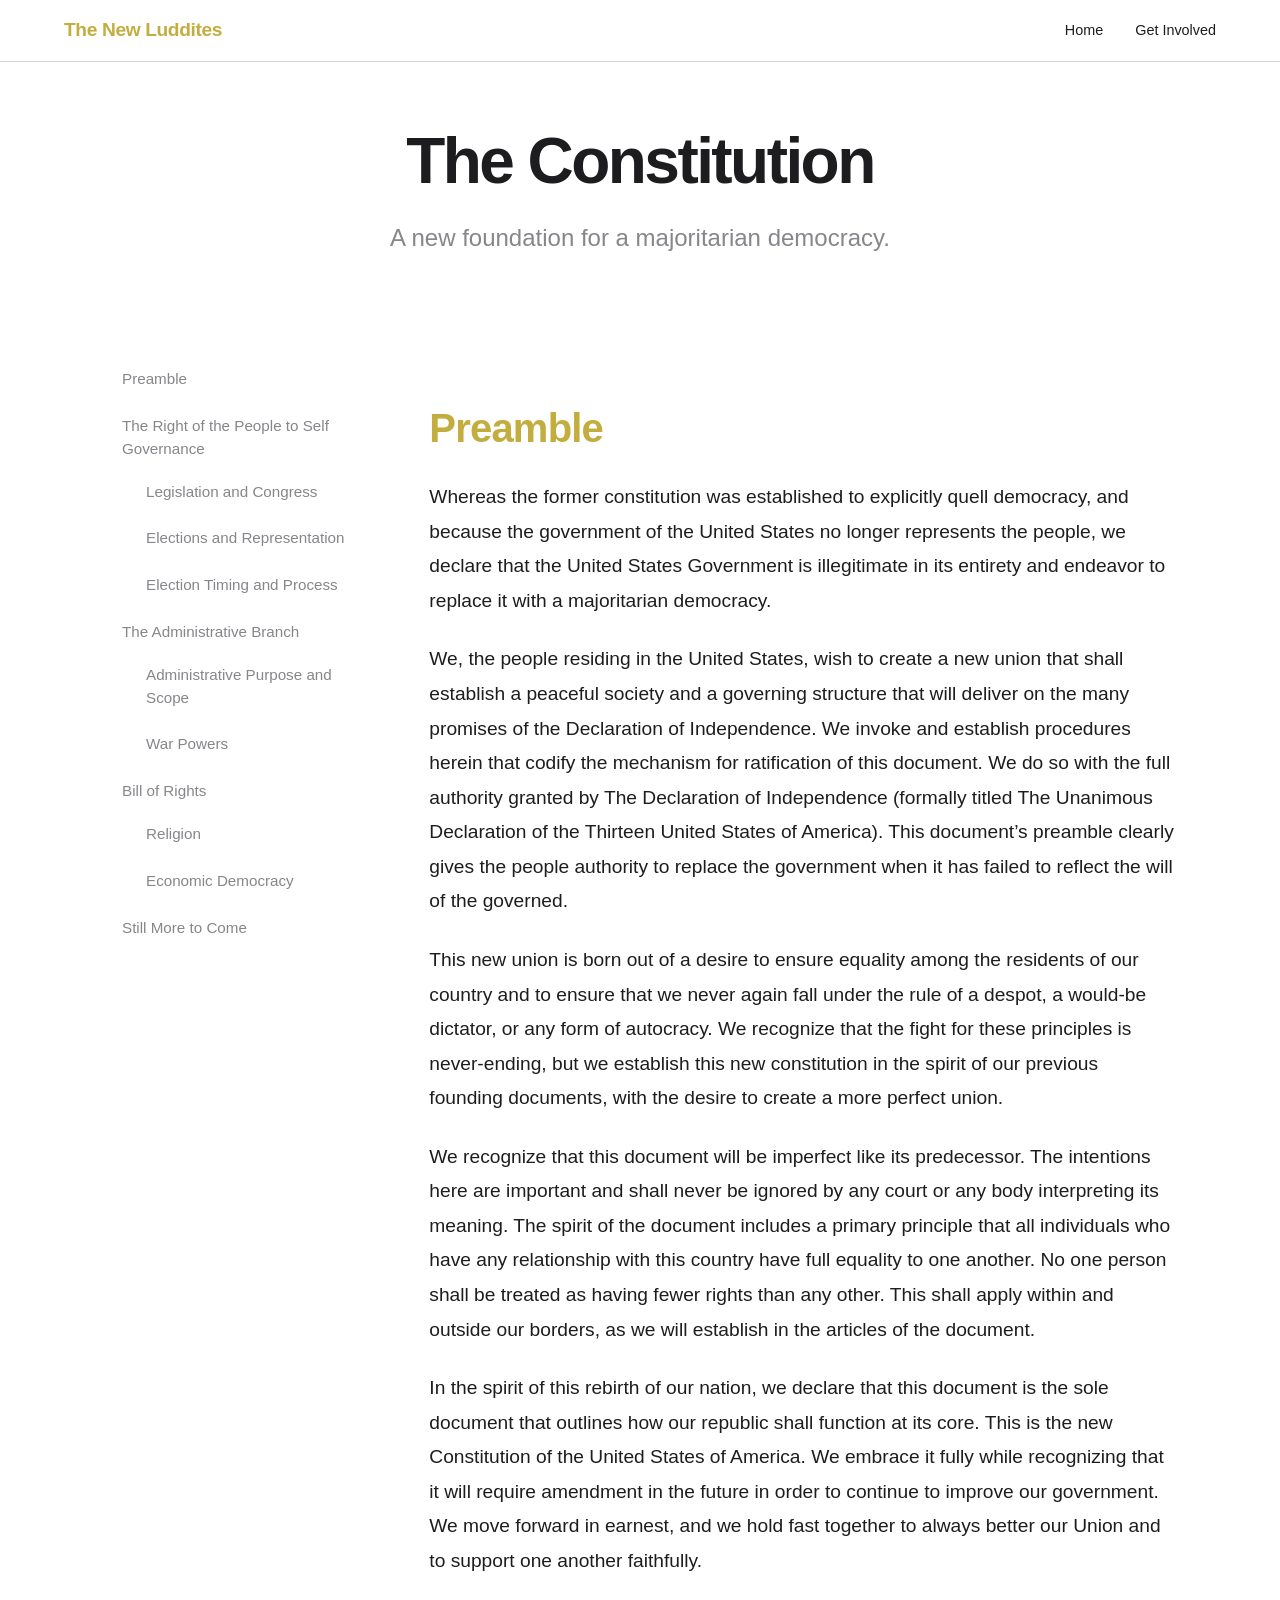
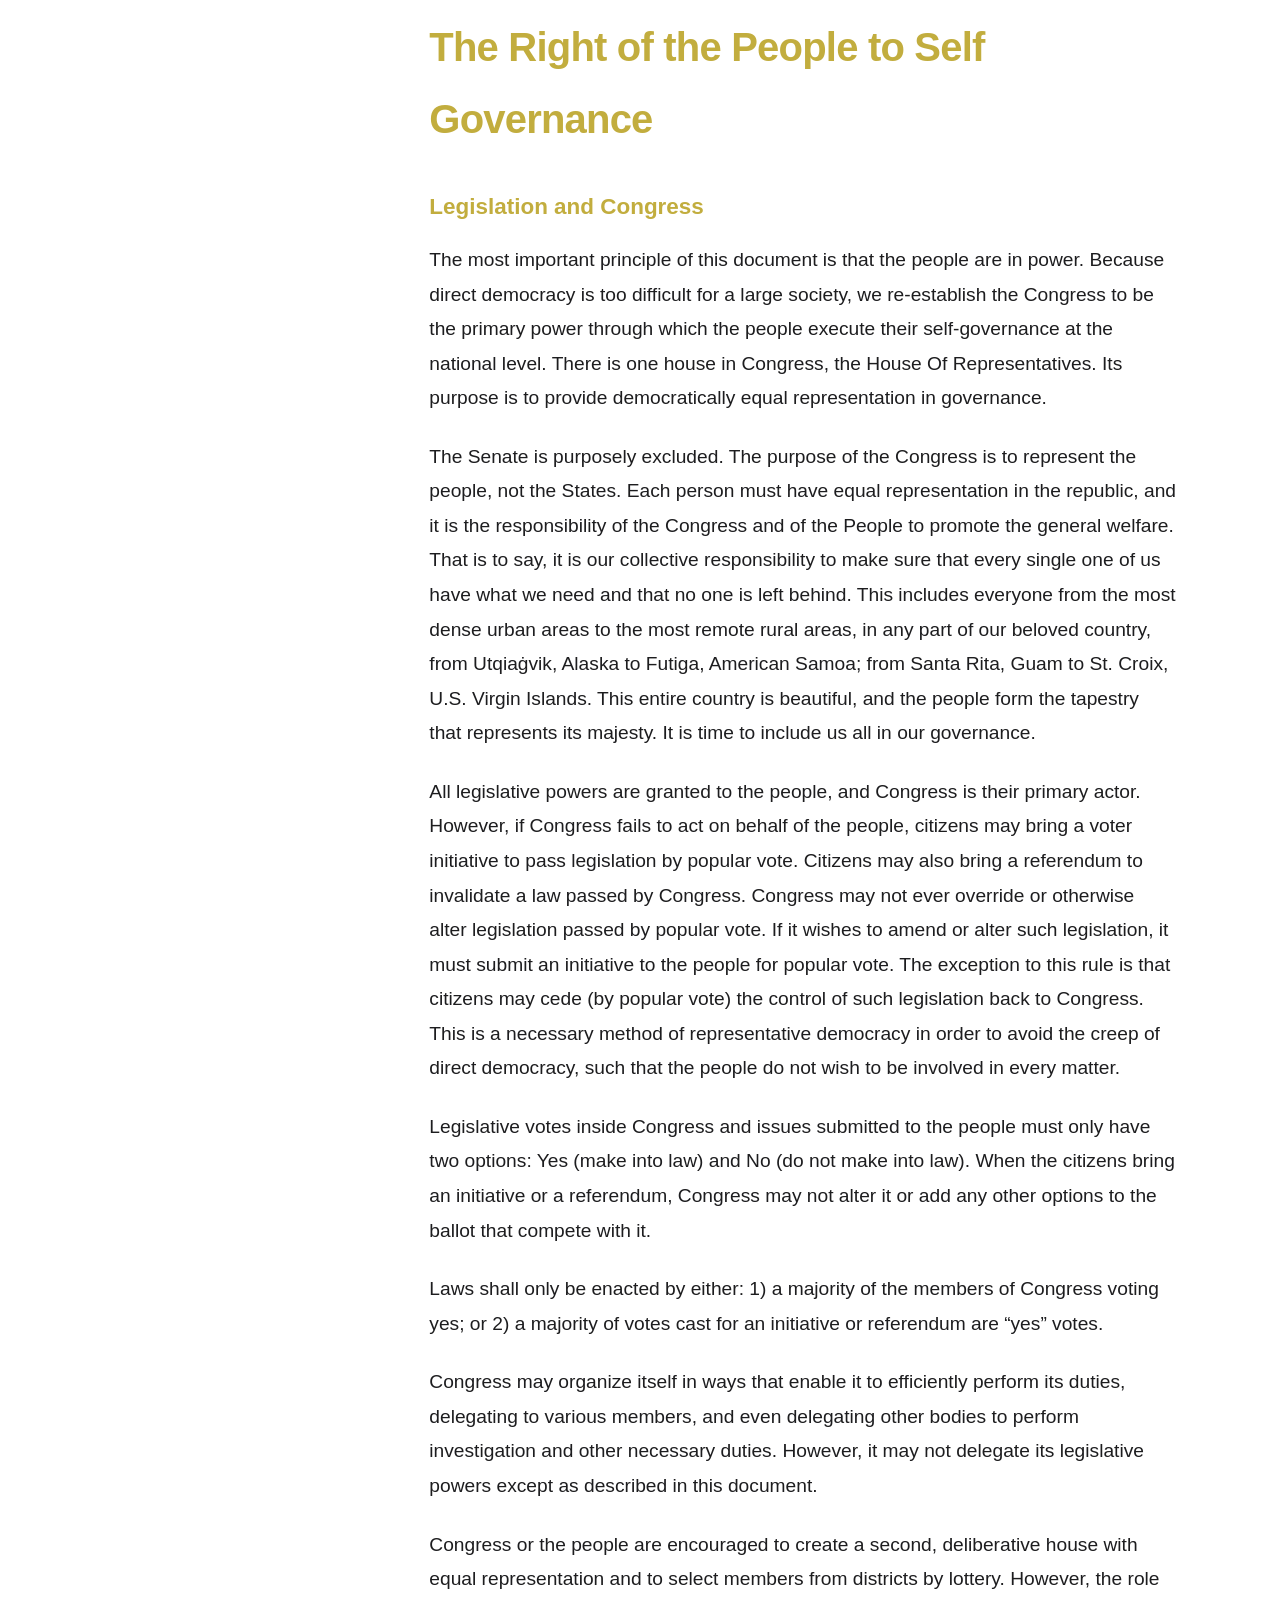
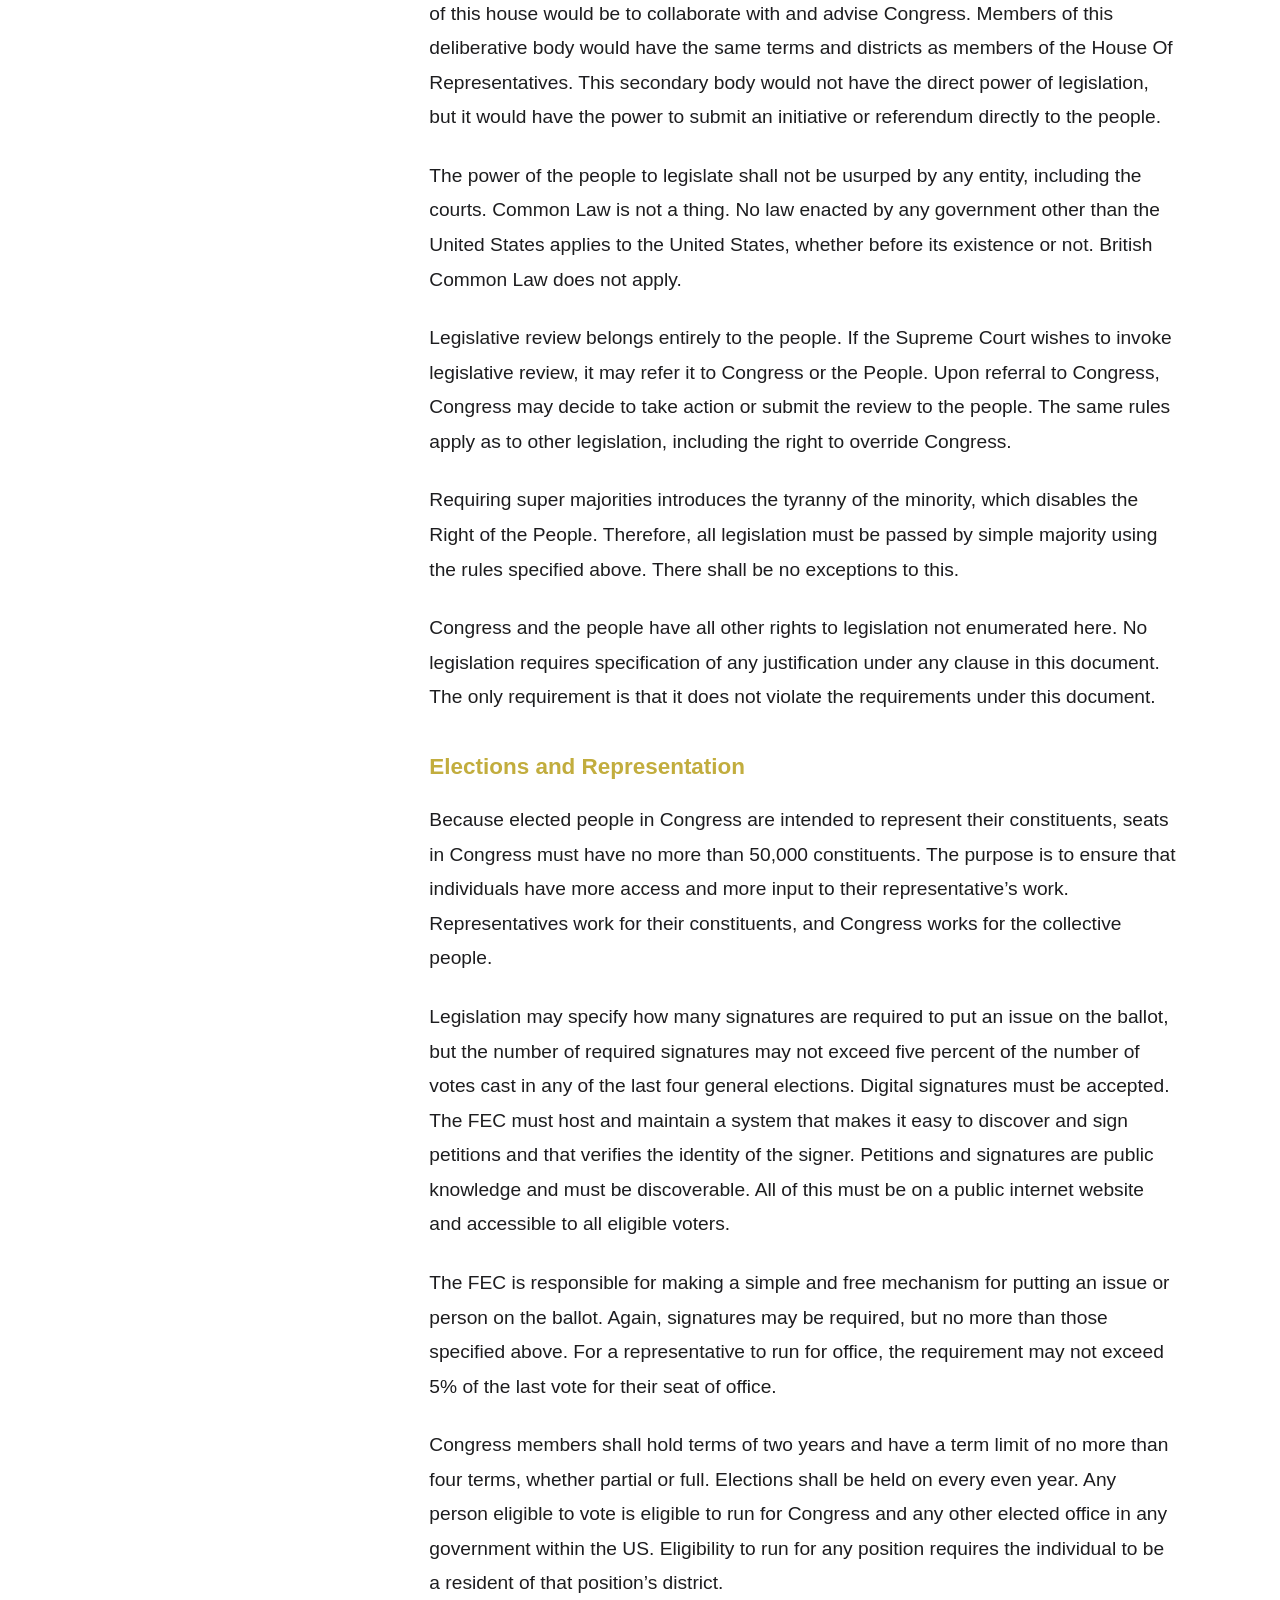
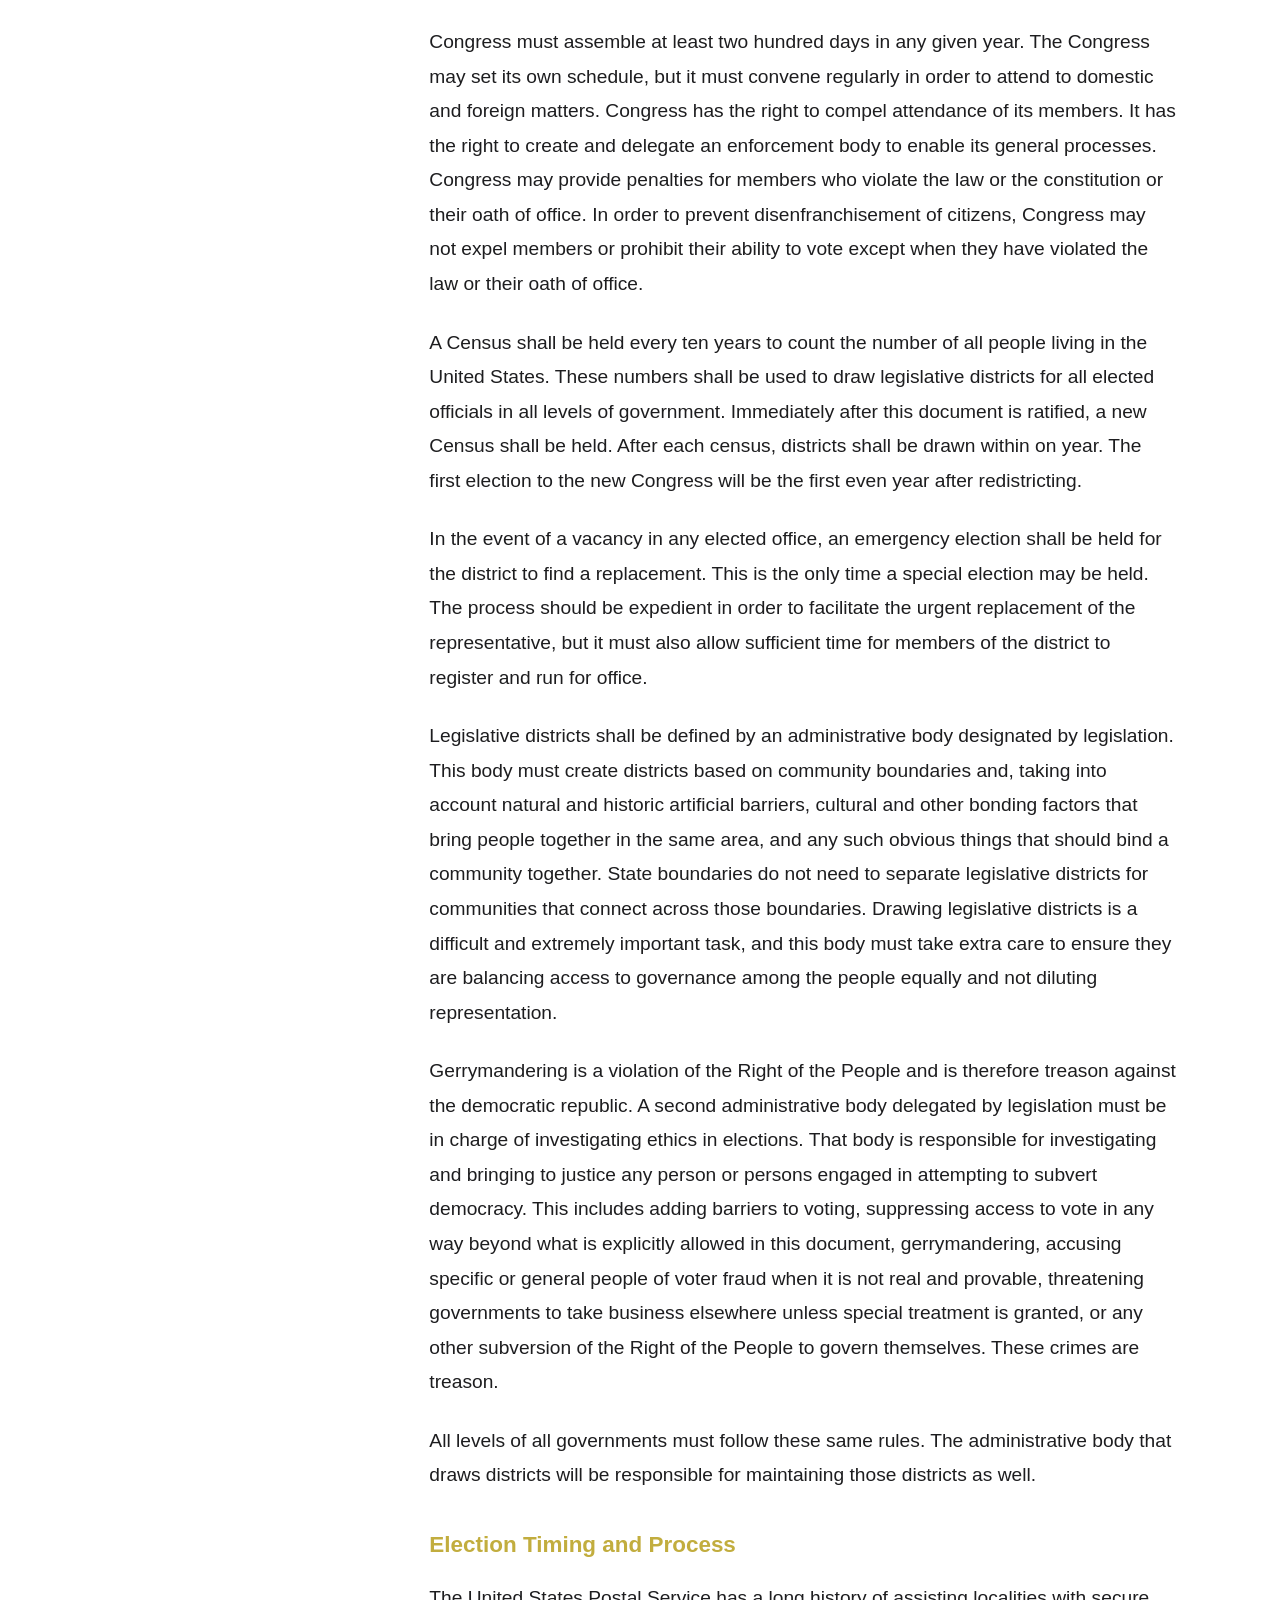
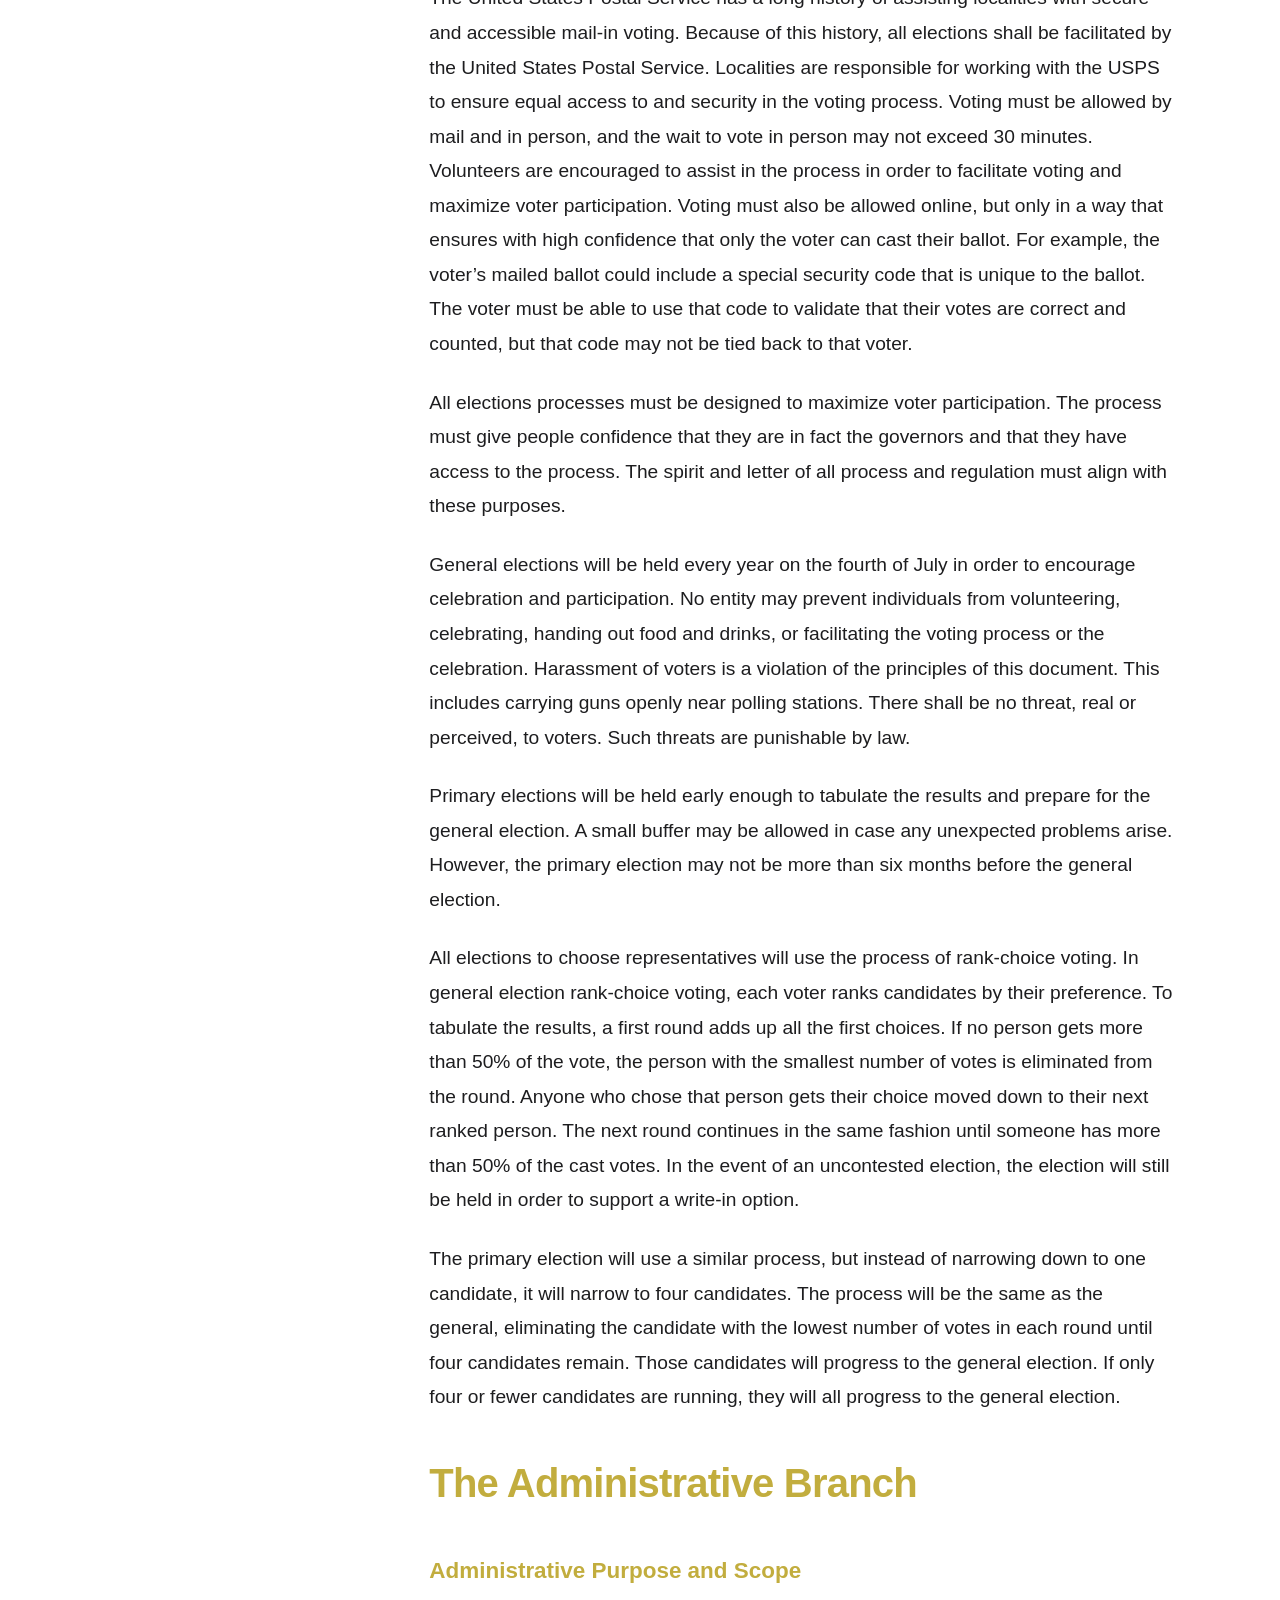
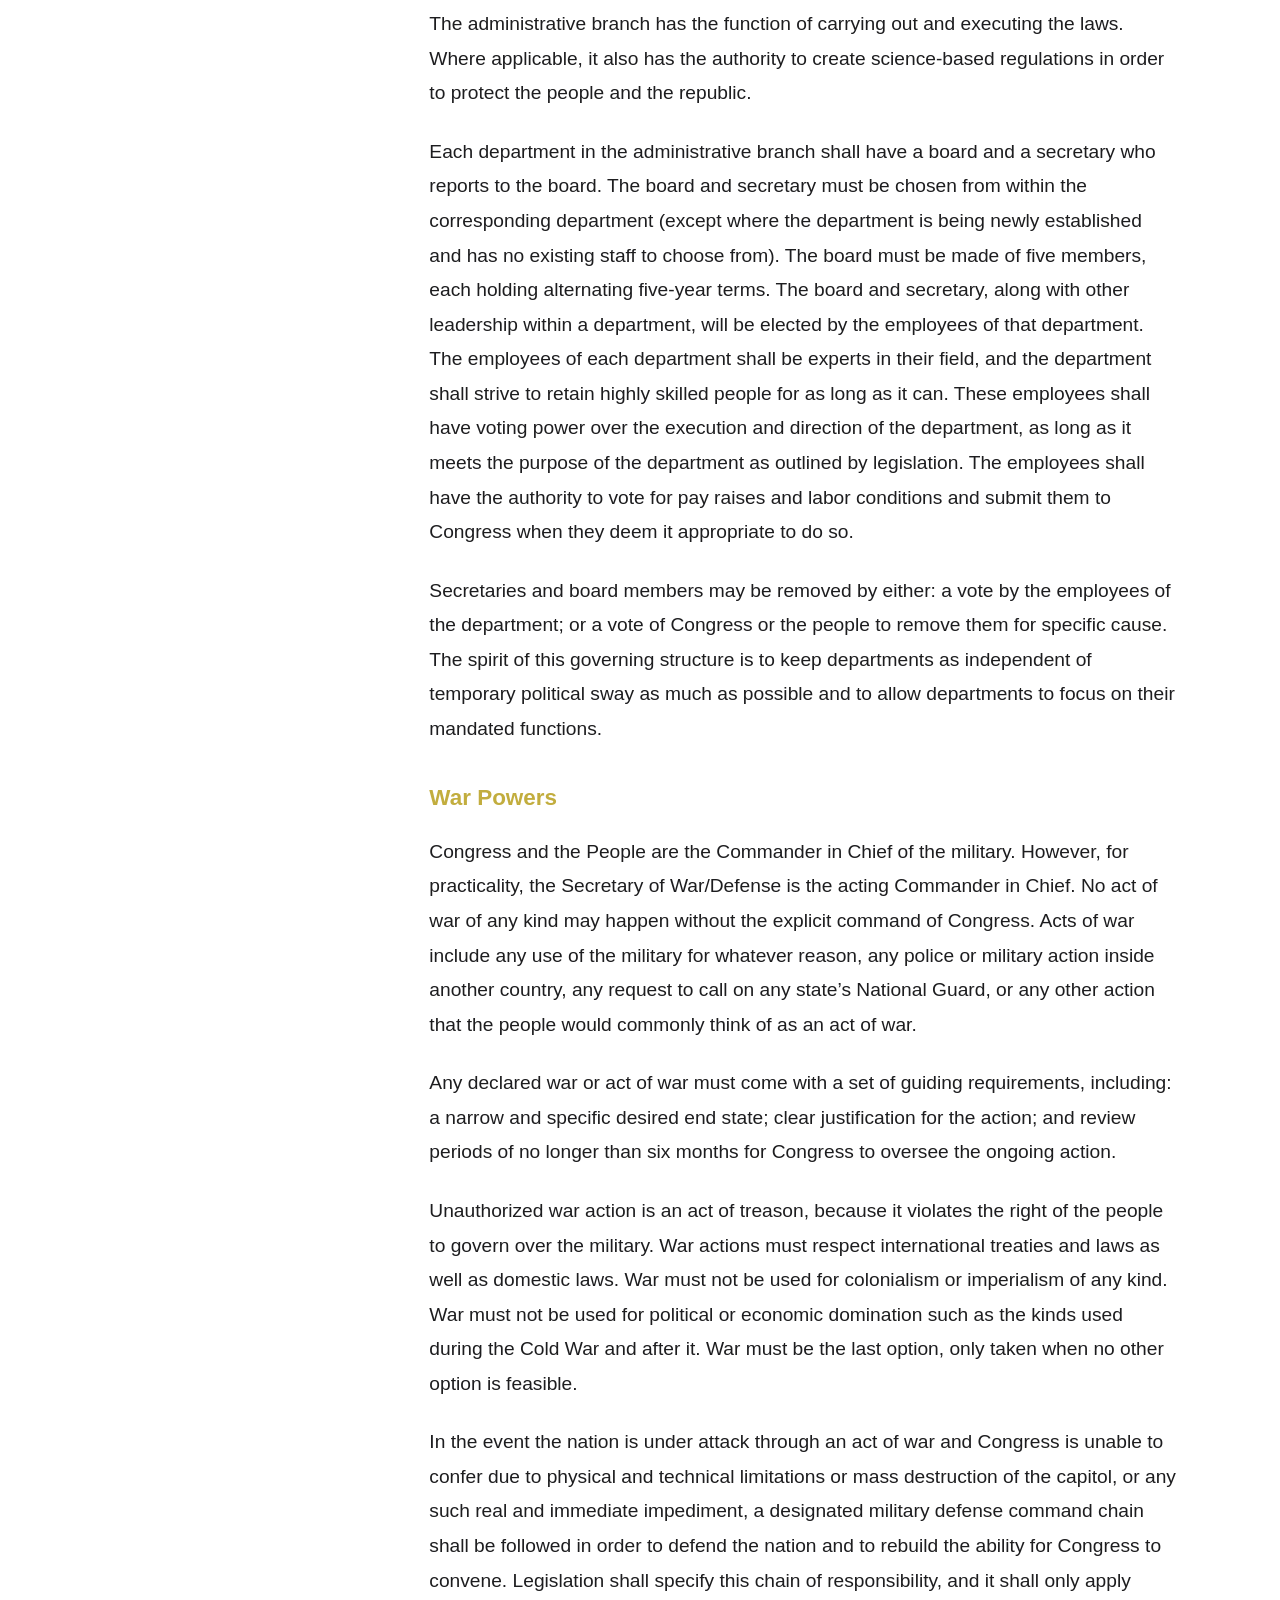
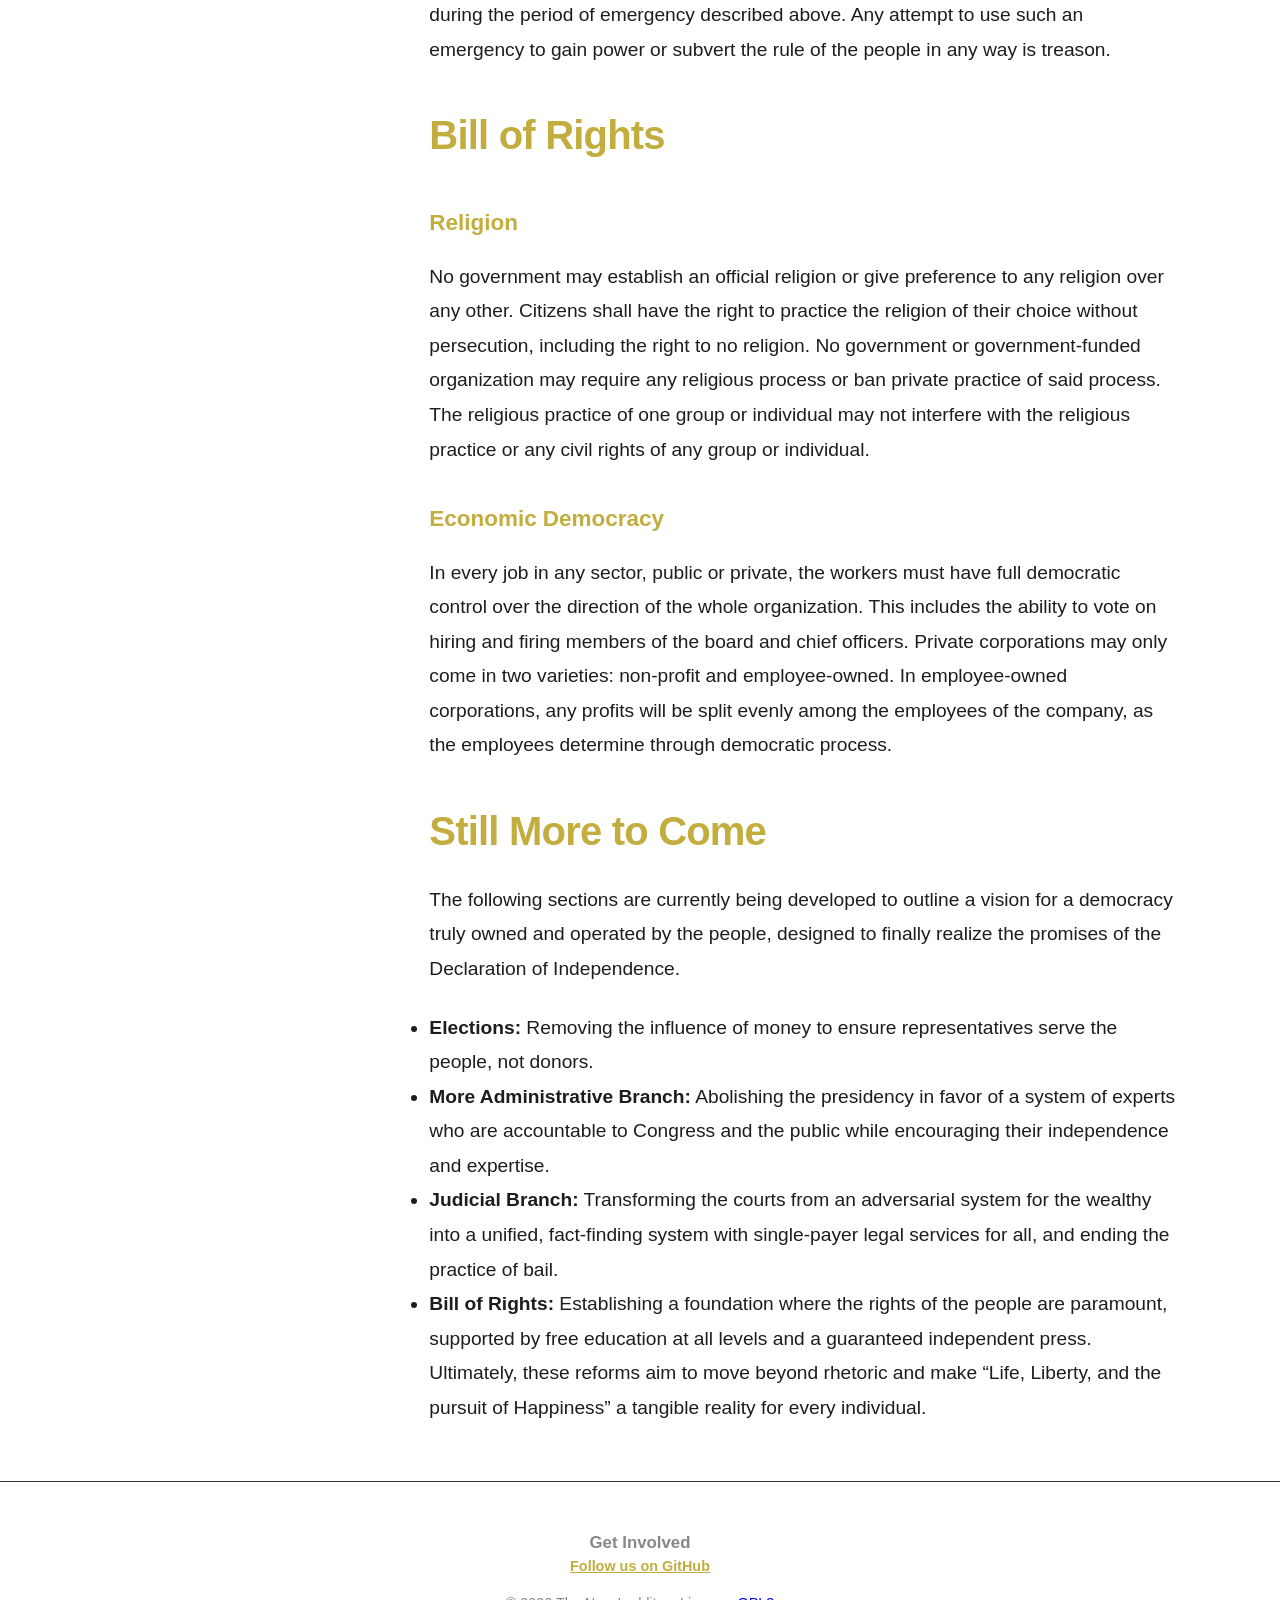
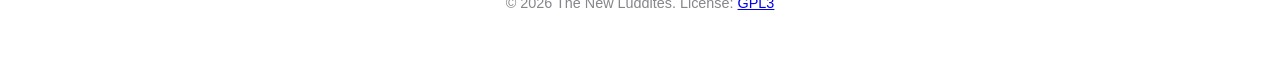
==== commit f10f8938: "Build the updated constitution" ====
--- a/constitution/index.html
+++ b/constitution/index.html
@@ -45,6 +45,12 @@
 id="toc-general-administration">Administrative Purpose and
 Scope</a></li>
 <li><a href="#war-powers" id="toc-war-powers">War Powers</a></li>
+</ul></li>
+<li><a href="#bill-of-rights" id="toc-bill-of-rights">Bill of Rights</a>
+<ul>
+<li><a href="#religion" id="toc-religion">Religion</a></li>
+<li><a href="#economic-democracy" id="toc-economic-democracy">Economic
+Democracy</a></li>
 </ul></li>
 <li><a href="#path-forward" id="toc-path-forward">Still More to
 Come</a></li>
@@ -338,6 +344,24 @@
 responsibility, and it shall only apply during the period of emergency
 described above. Any attempt to use such an emergency to gain power or
 subvert the rule of the people in any way is treason.</p>
+<h2 id="bill-of-rights">Bill of Rights</h2>
+<h3 id="religion">Religion</h3>
+<p>No government may establish an official religion or give preference
+to any religion over any other. Citizens shall have the right to
+practice the religion of their choice without persecution, including the
+right to no religion. No government or government-funded organization
+may require any religious process or ban private practice of said
+process. The religious practice of one group or individual may not
+interfere with the religious practice or any civil rights of any group
+or individual.</p>
+<h3 id="economic-democracy">Economic Democracy</h3>
+<p>In every job in any sector, public or private, the workers must have
+full democratic control over the direction of the whole organization.
+This includes the ability to vote on hiring and firing members of the
+board and chief officers. Private corporations may only come in two
+varieties: non-profit and employee-owned. In employee-owned
+corporations, any profits will be split evenly among the employees of
+the company, as the employees determine through democratic process.</p>
 <h2 id="path-forward">Still More to Come</h2>
 <p>The following sections are currently being developed to outline a
 vision for a democracy truly owned and operated by the people, designed
@@ -345,9 +369,10 @@
 <ul>
 <li><strong>Elections:</strong> Removing the influence of money to
 ensure representatives serve the people, not donors.</li>
-<li><strong>Administrative Branch:</strong> Abolishing the presidency in
-favor of a system of experts who are accountable to Congress and the
-public.</li>
+<li><strong>More Administrative Branch:</strong> Abolishing the
+presidency in favor of a system of experts who are accountable to
+Congress and the public while encouraging their independence and
+expertise.</li>
 <li><strong>Judicial Branch:</strong> Transforming the courts from an
 adversarial system for the wealthy into a unified, fact-finding system
 with single-payer legal services for all, and ending the practice of
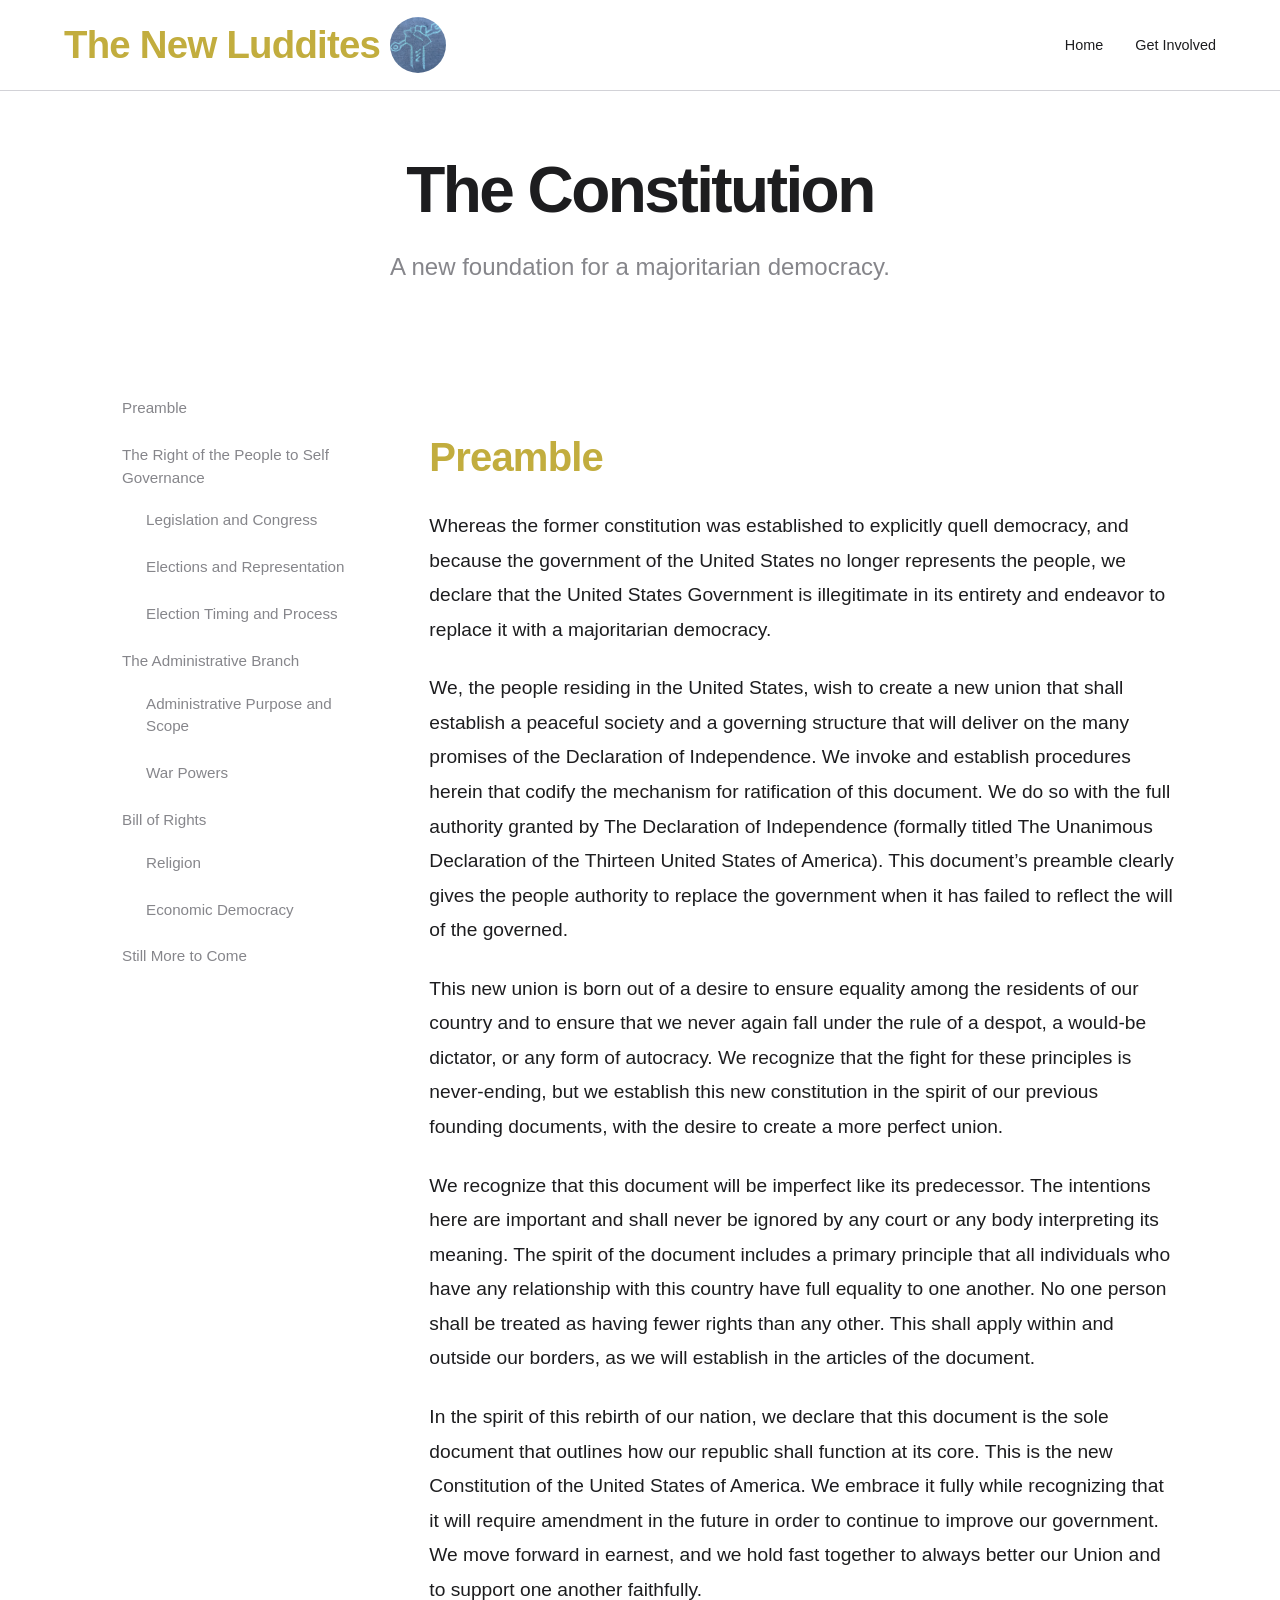
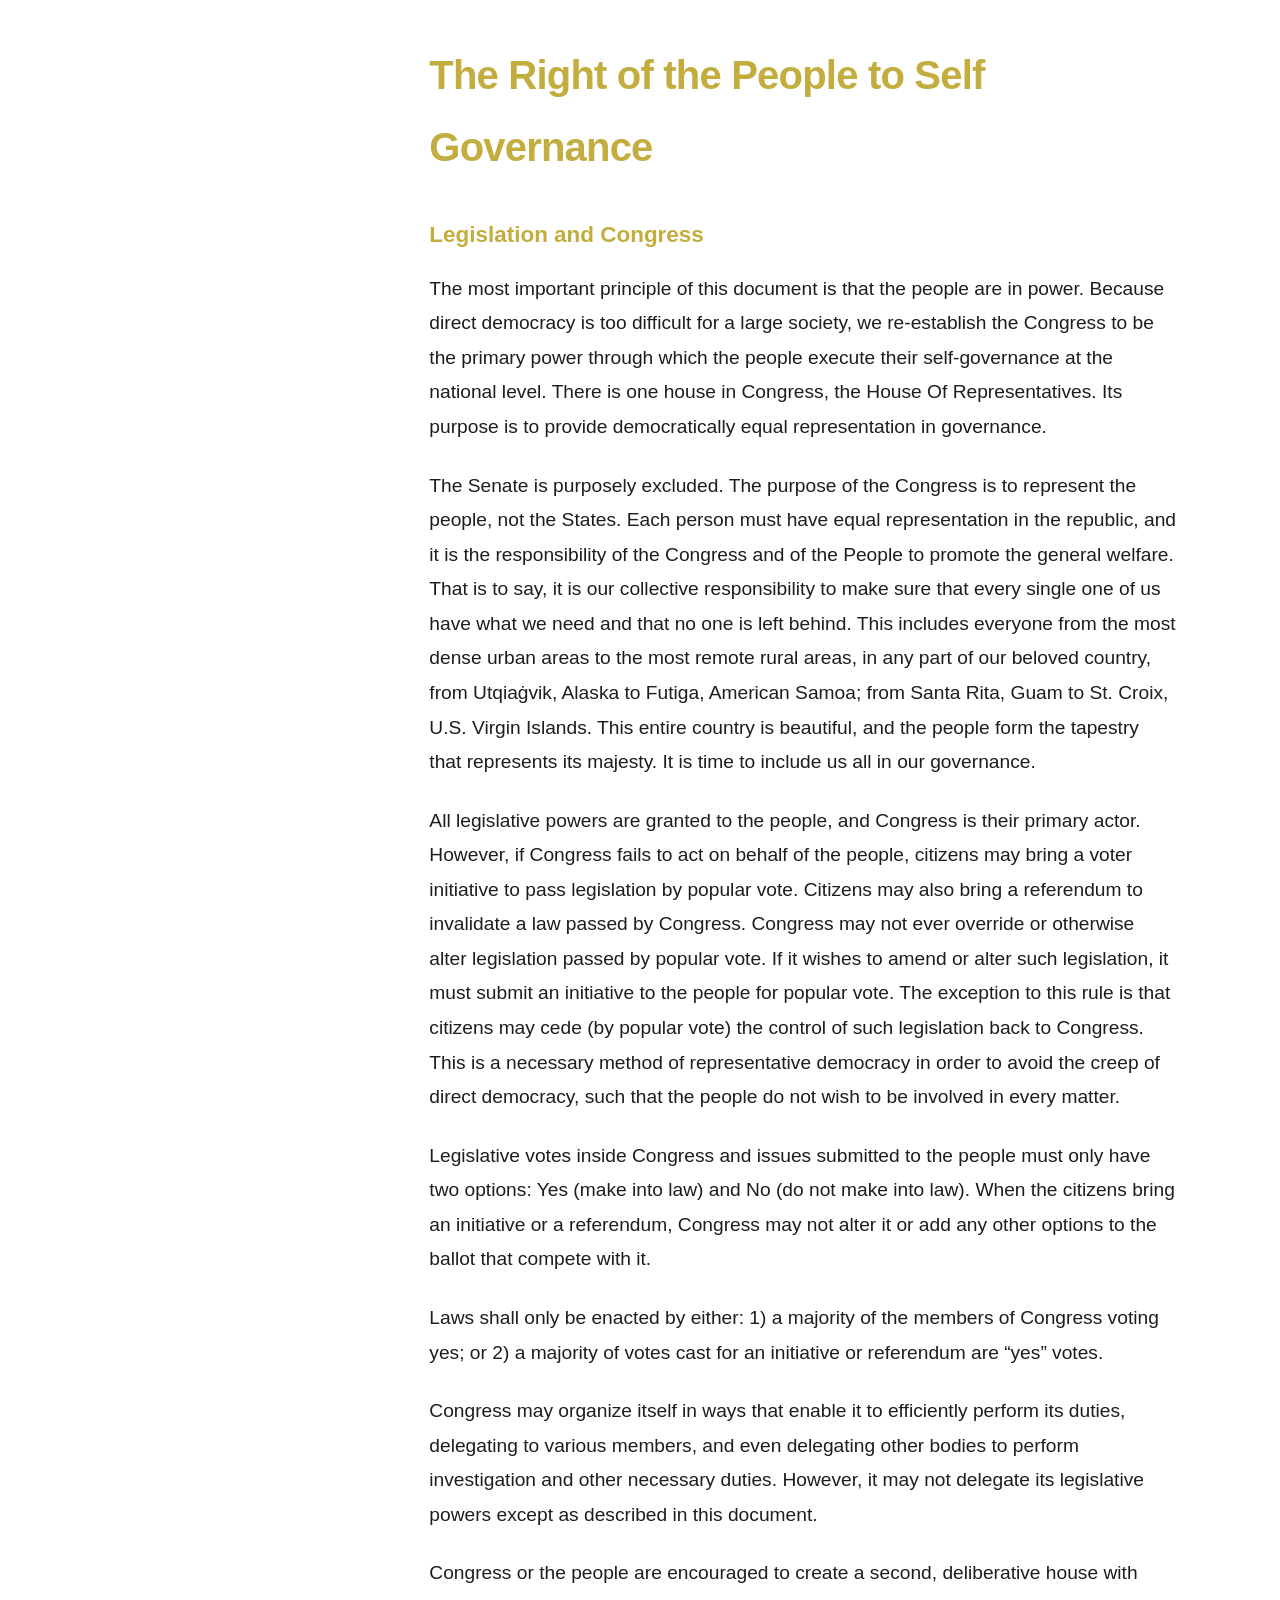
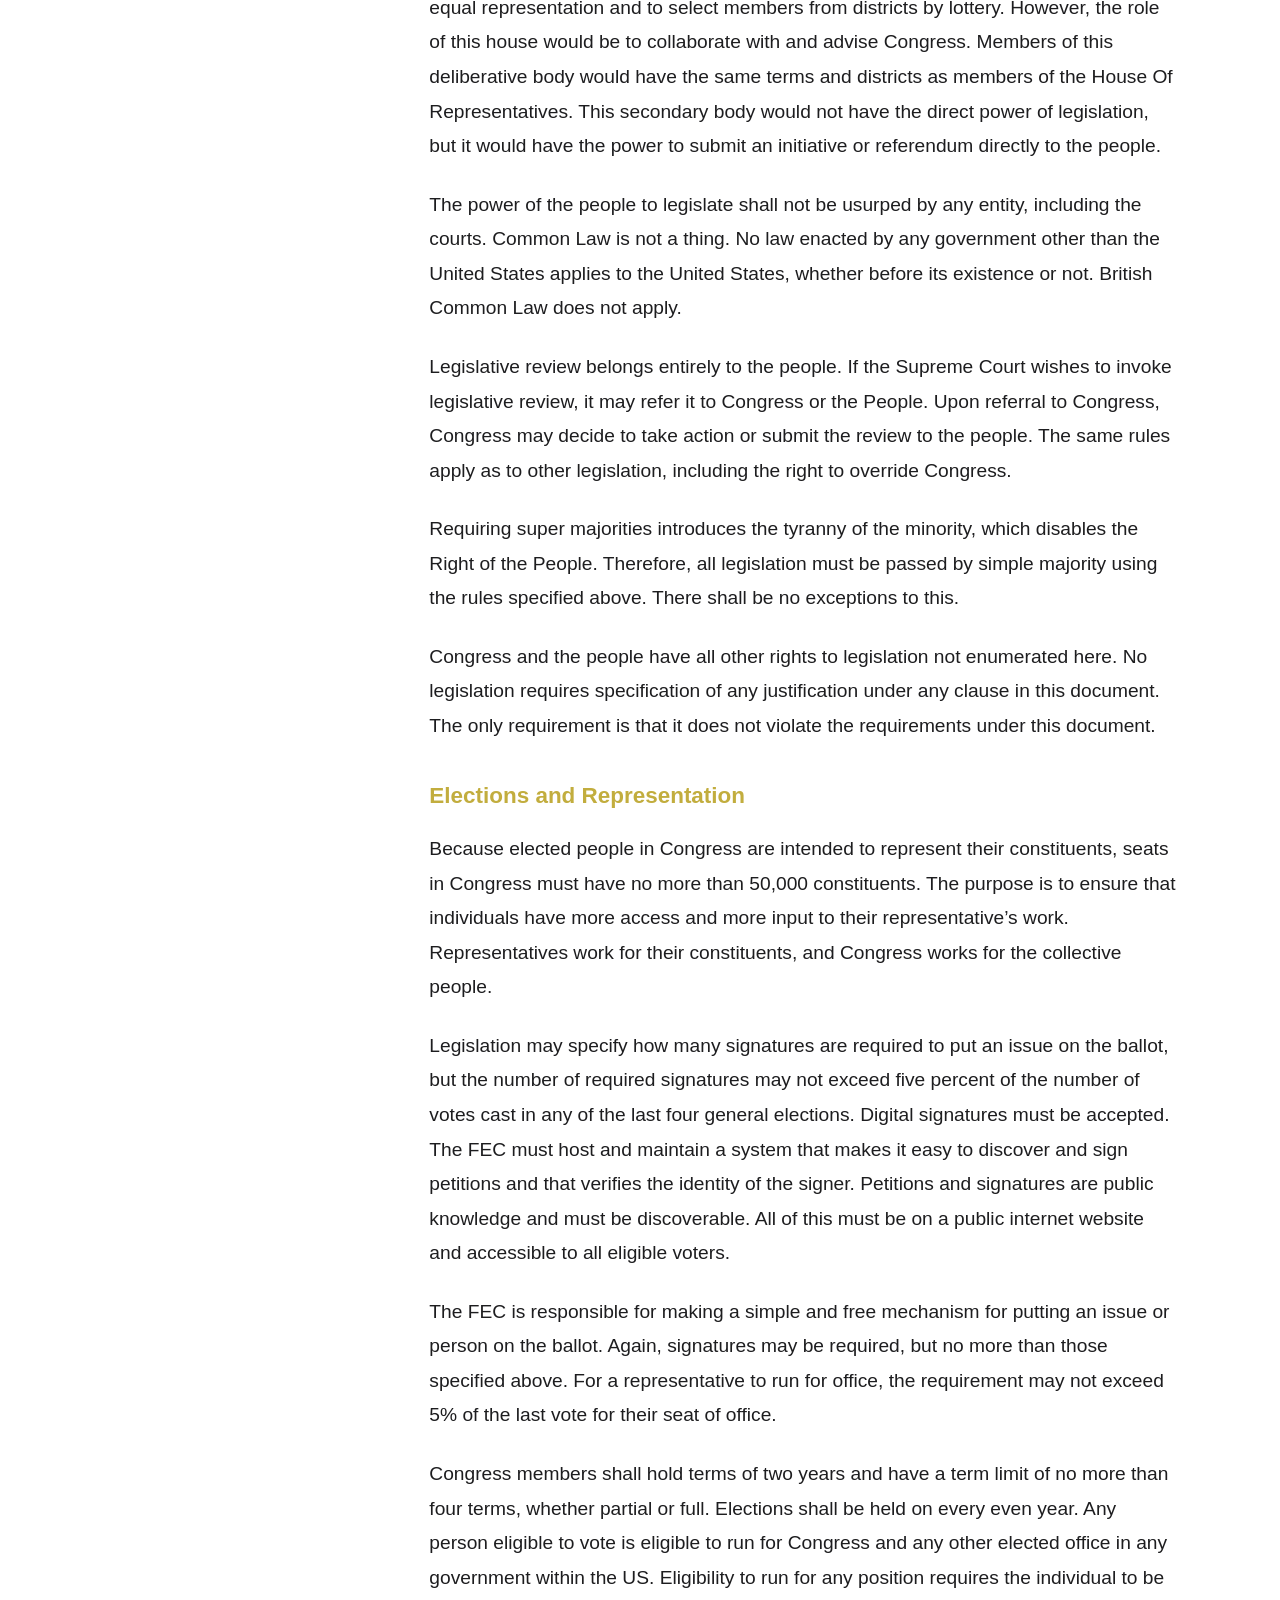
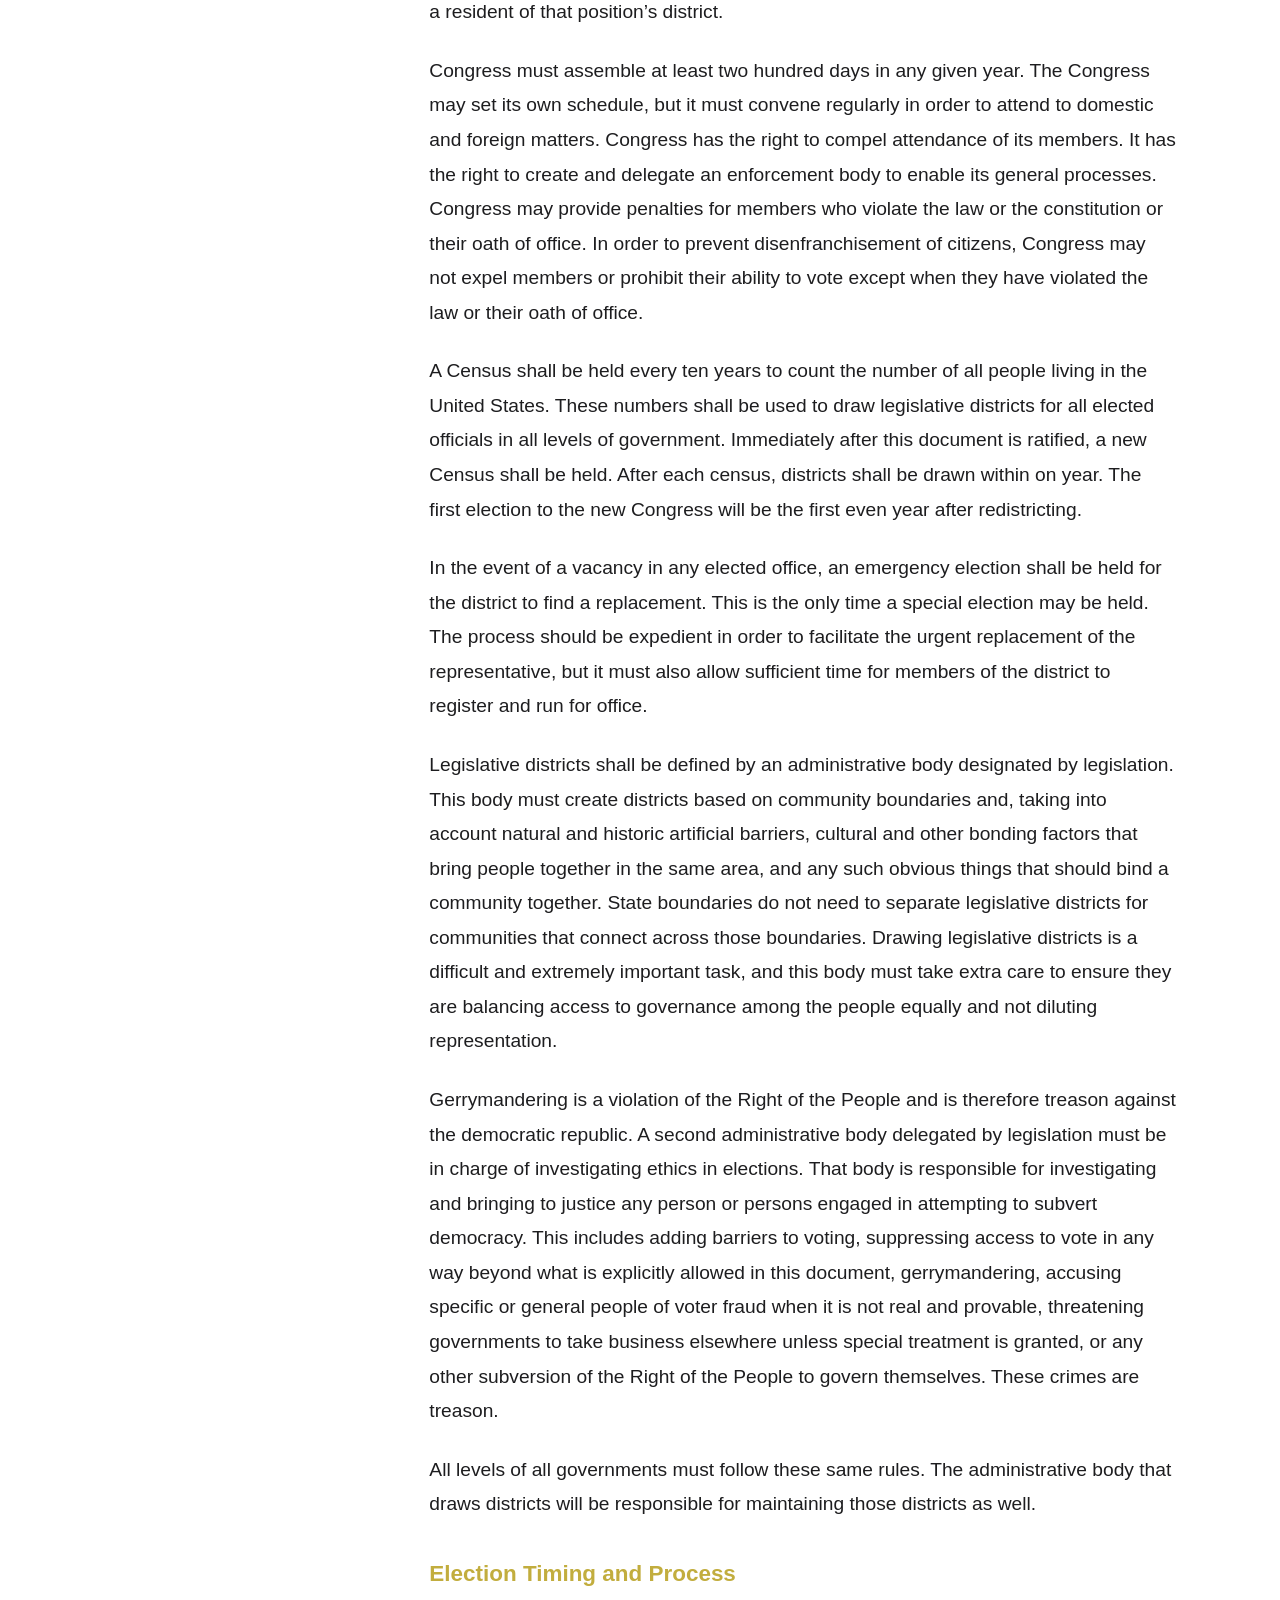
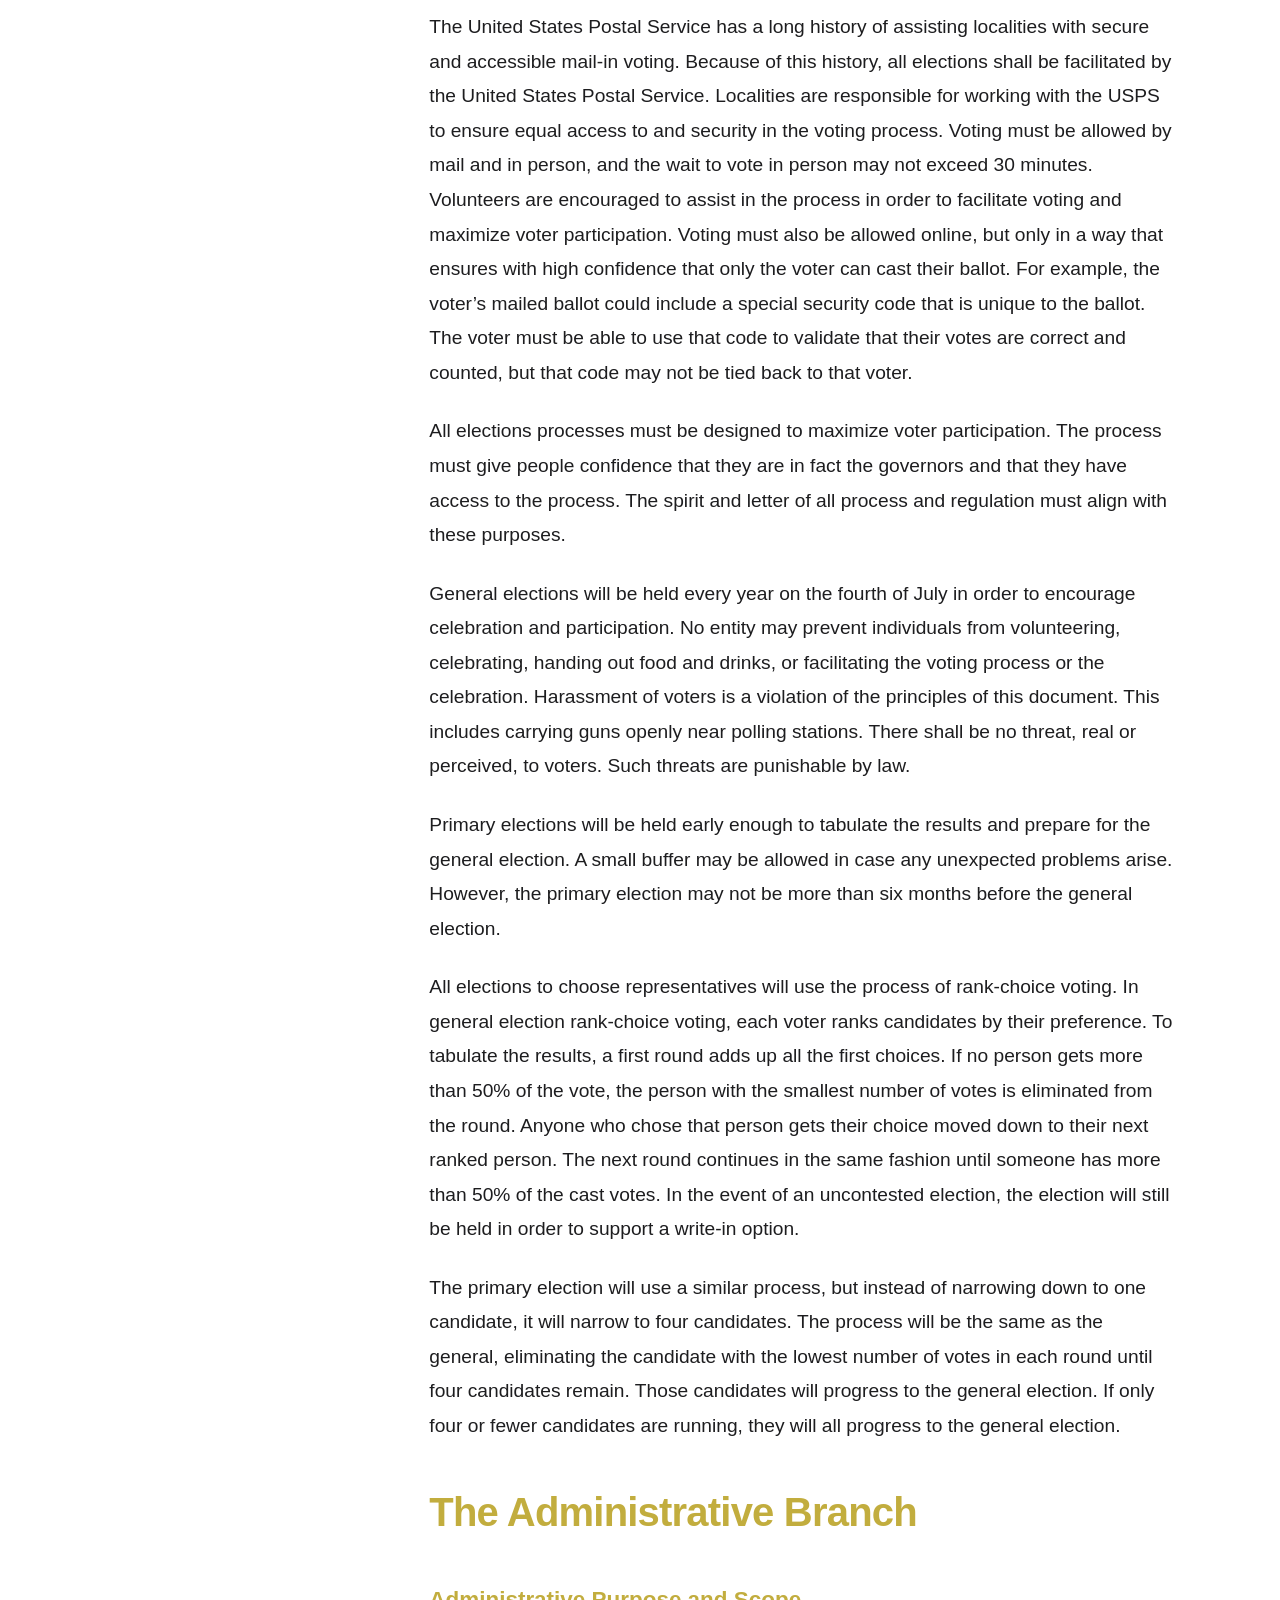
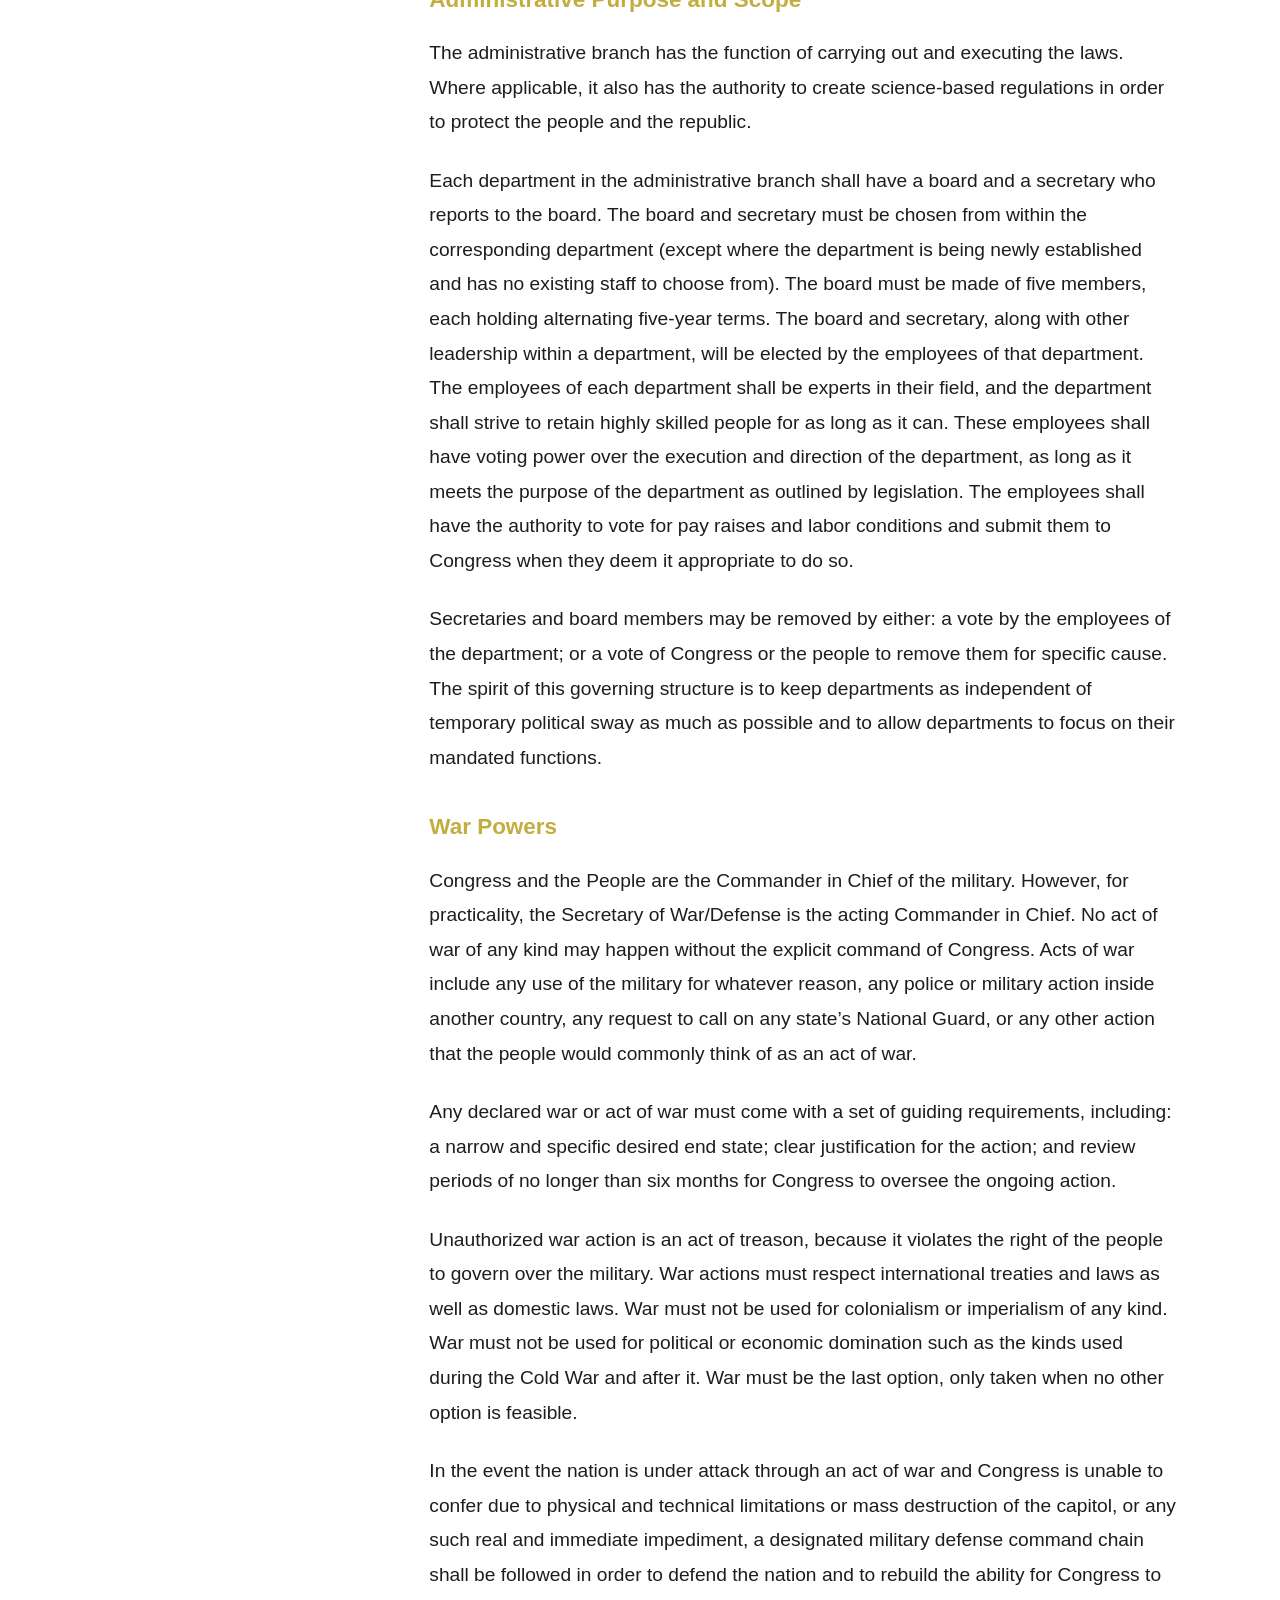
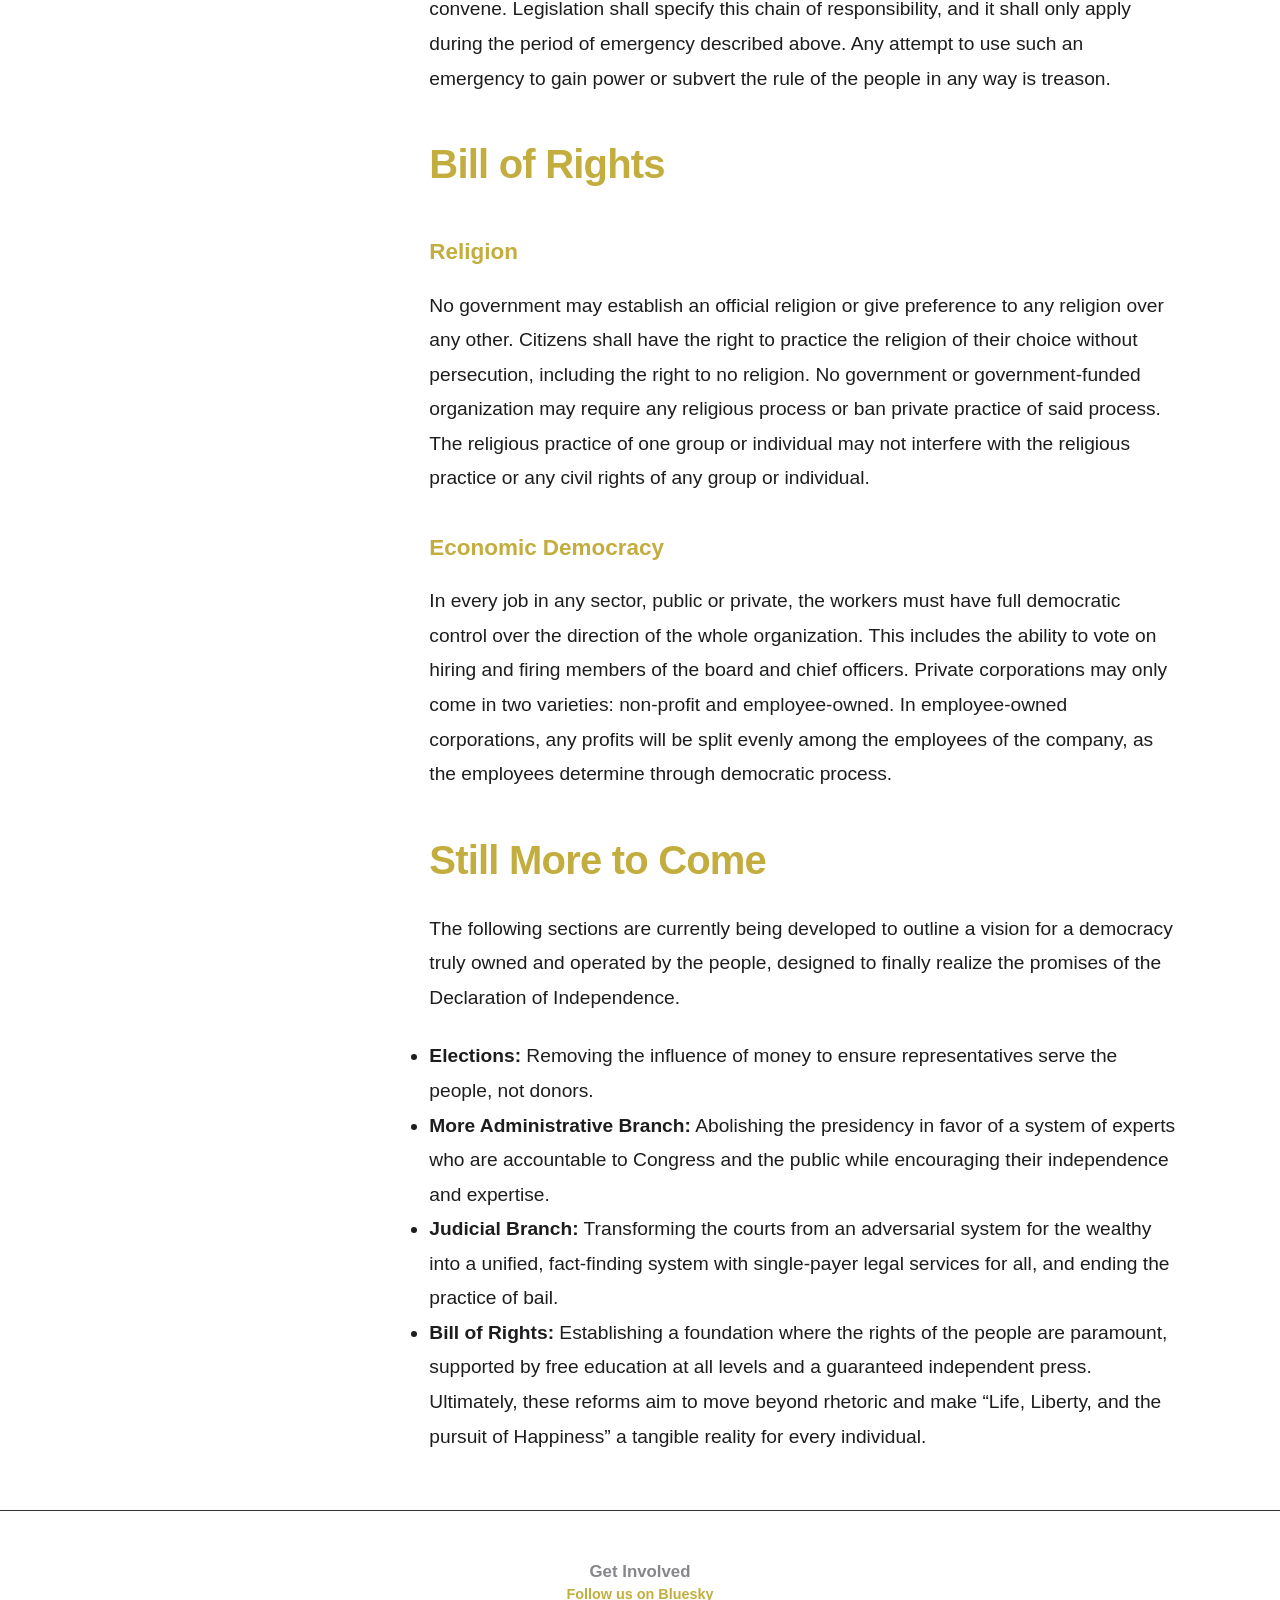
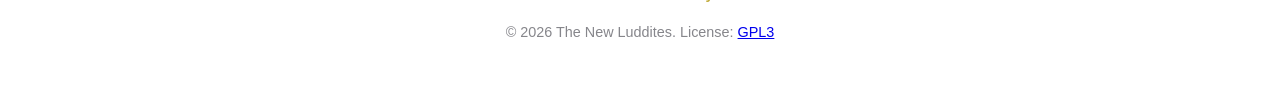
==== commit b9e00693: "Replace GitHub with Bluesky integration - Add Bluesky avatar logo next to site title on all pages (2" ====
--- a/constitution/index.html
+++ b/constitution/index.html
@@ -8,7 +8,10 @@
 </head>
 <body>
 <nav class="navbar">
-    <div class="logo"><a href="../" style="color: inherit; text-decoration: none;">The New Luddites</a></div>
+    <div class="logo-container">
+        <a href="../" class="logo-text" style="text-decoration: none;">The New Luddites</a>
+        <img src="../images/bluesky-avatar.png" alt="Bluesky profile" class="bluesky-avatar" title="Follow us on Bluesky">
+    </div>
     <input type="checkbox" id="nav-toggle" class="nav-toggle">
     <label for="nav-toggle" class="nav-toggle-label">
         <span></span>
@@ -391,11 +394,10 @@
 <footer id="get-involved">
     <div style="margin-bottom: 1rem; text-align: center;">
         <h3>Get Involved</h3>
-        <p><a href="https://github.com/newluddites" style="color: var(--primary); font-weight: bold;">Follow us on
-            GitHub</a></p>
+        <p><a href="https://bsky.app/profile/newluddites.bsky.social" target="_blank" rel="noopener noreferrer" class="bluesky-link">Follow us on Bluesky</a></p>
     </div>
-    <p>&copy; 2026 The New Luddites. License: <a
-            href="https://github.com/newluddites/staticweb/blob/main/LICENSE">GPL3</a></p>
+
+    <p style="margin-top: 1rem;">&copy; 2026 The New Luddites. License: <a href="../LICENSE">GPL3</a></p>
 </footer>
 </body>
 </html>
--- a/css/style.css
+++ b/css/style.css
@@ -383,3 +383,79 @@
         text-align: left;
     }
 }
+
+/* ===== Bluesky Integration ===== */
+
+/* Navbar logo container — flexbox to hold text + avatar */
+.logo-container {
+    display: flex;
+    align-items: center;
+    gap: 0.6rem;
+}
+
+.logo-text {
+    font-weight: 700;
+    font-size: 2.4rem;
+    letter-spacing: -0.02em;
+    color: var(--primary);
+}
+
+.bluesky-avatar {
+    width: 56px;
+    height: 56px;
+    border-radius: 50%;
+    object-fit: cover;
+    transition: transform 0.2s ease, box-shadow 0.2s ease;
+}
+
+.bluesky-avatar:hover {
+    transform: scale(1.1);
+    box-shadow: 0 0 8px rgba(0, 119, 255, 0.4);
+}
+
+/* Bluesky follow link — matches existing link styling */
+.bluesky-link {
+    color: var(--primary);
+    font-weight: bold;
+    text-decoration: none;
+    transition: var(--transition);
+}
+
+.bluesky-link:hover {
+    color: var(--accent);
+}
+
+/* Bluesky widget container */
+.bluesky-widget {
+    margin: 1.5rem auto 0;
+    text-align: center;
+}
+
+/* Bluesky follow button */
+.bluesky-follow-btn {
+    display: inline-block;
+    background-color: var(--primary);
+    color: white;
+    padding: 0.8rem 1.6rem;
+    border-radius: 50px;
+    font-weight: bold;
+    text-decoration: none;
+    transition: transform 0.2s ease, box-shadow 0.2s ease;
+}
+
+.bluesky-follow-btn:hover {
+    transform: translateY(-2px);
+    box-shadow: 0 4px 12px rgba(194, 173, 62, 0.3);
+}
+
+/* Responsive adjustments */
+@media (max-width: 768px) {
+    .bluesky-avatar {
+        width: 40px;
+        height: 40px;
+    }
+
+    .logo-text {
+        font-size: 2rem;
+    }
+}
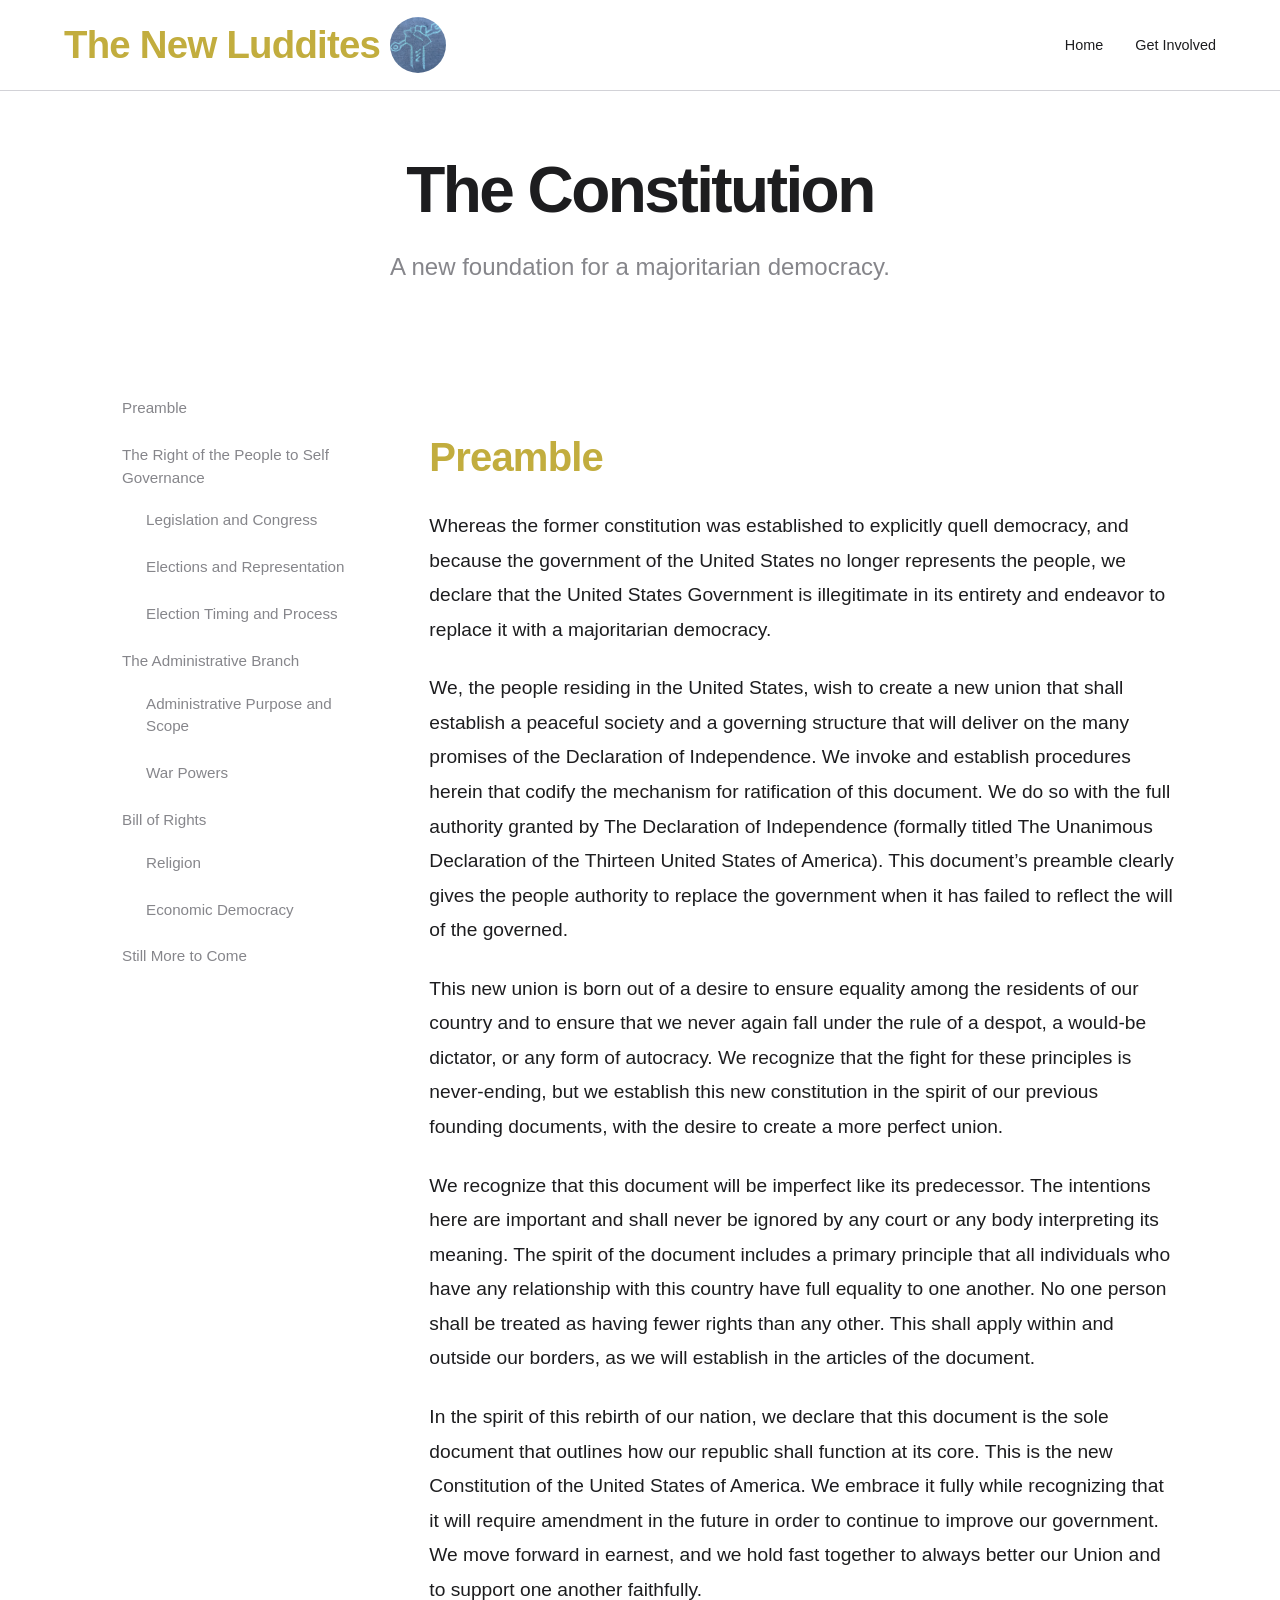
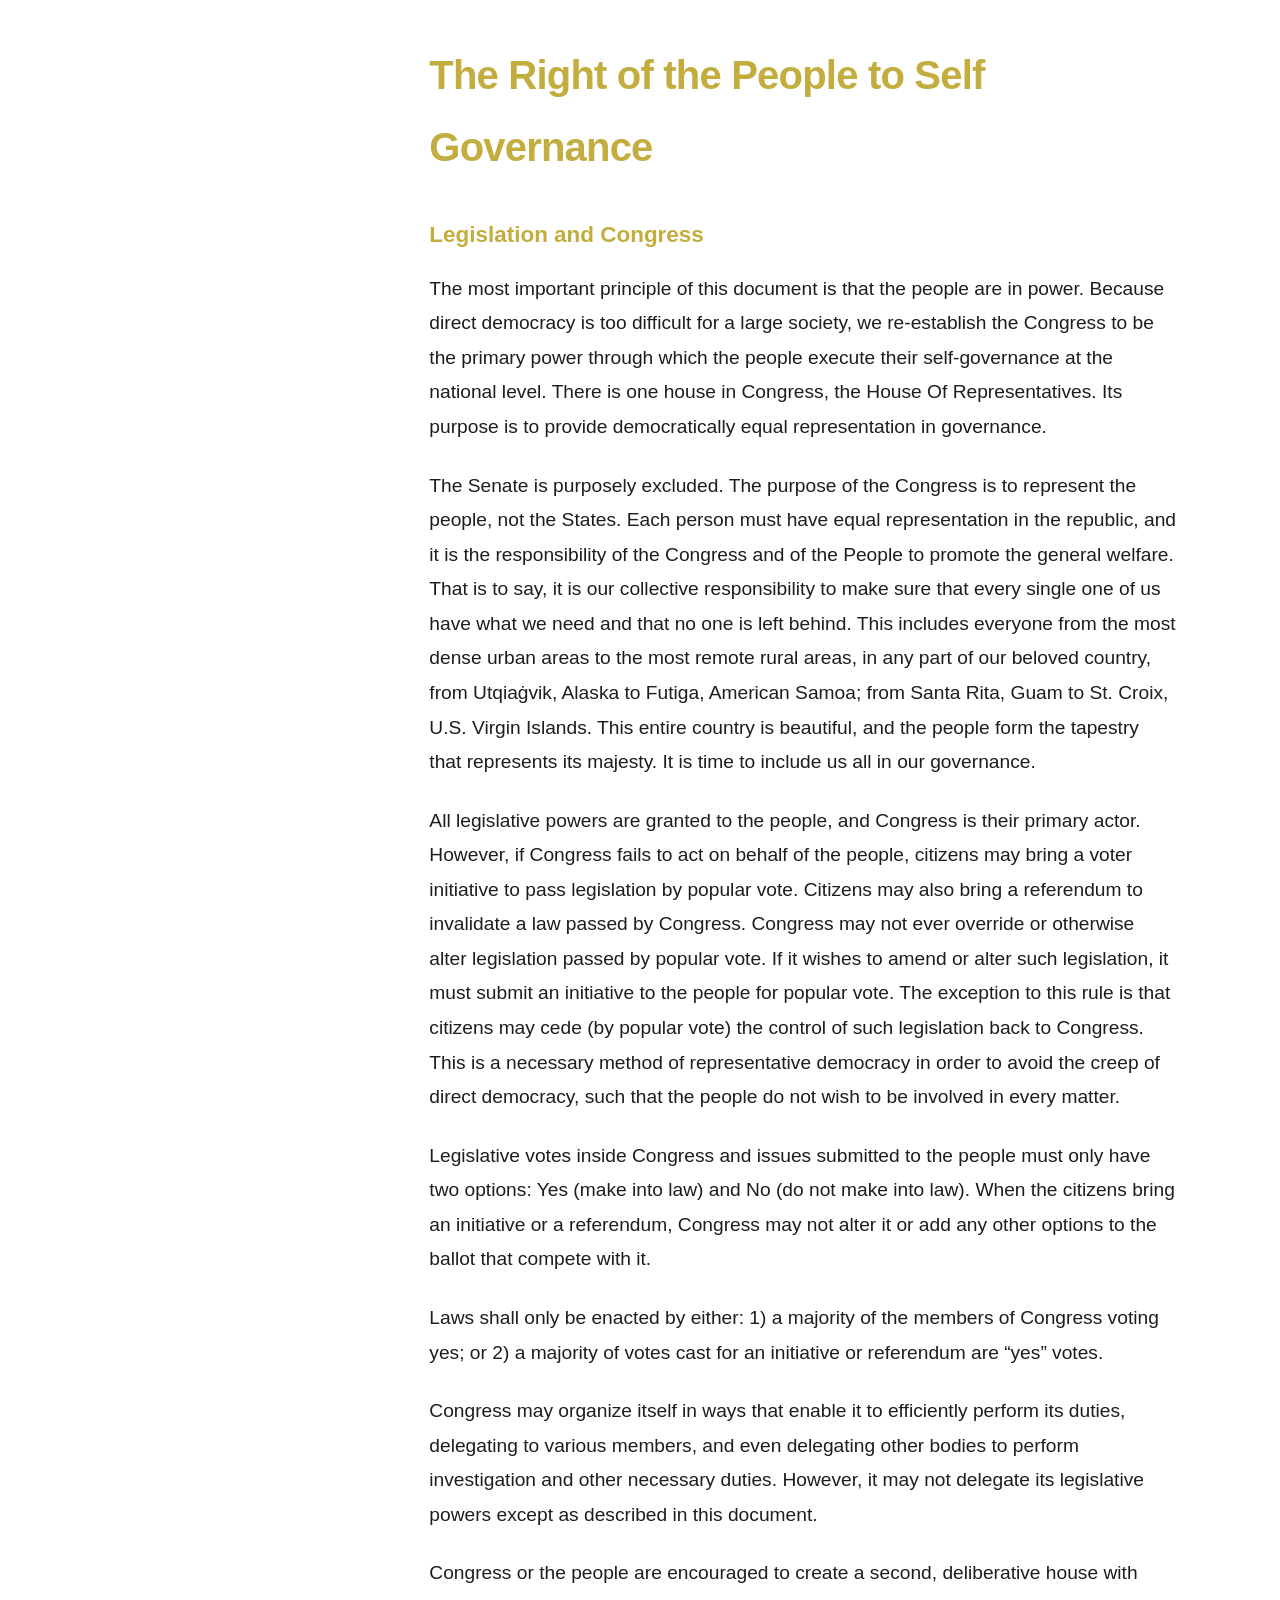
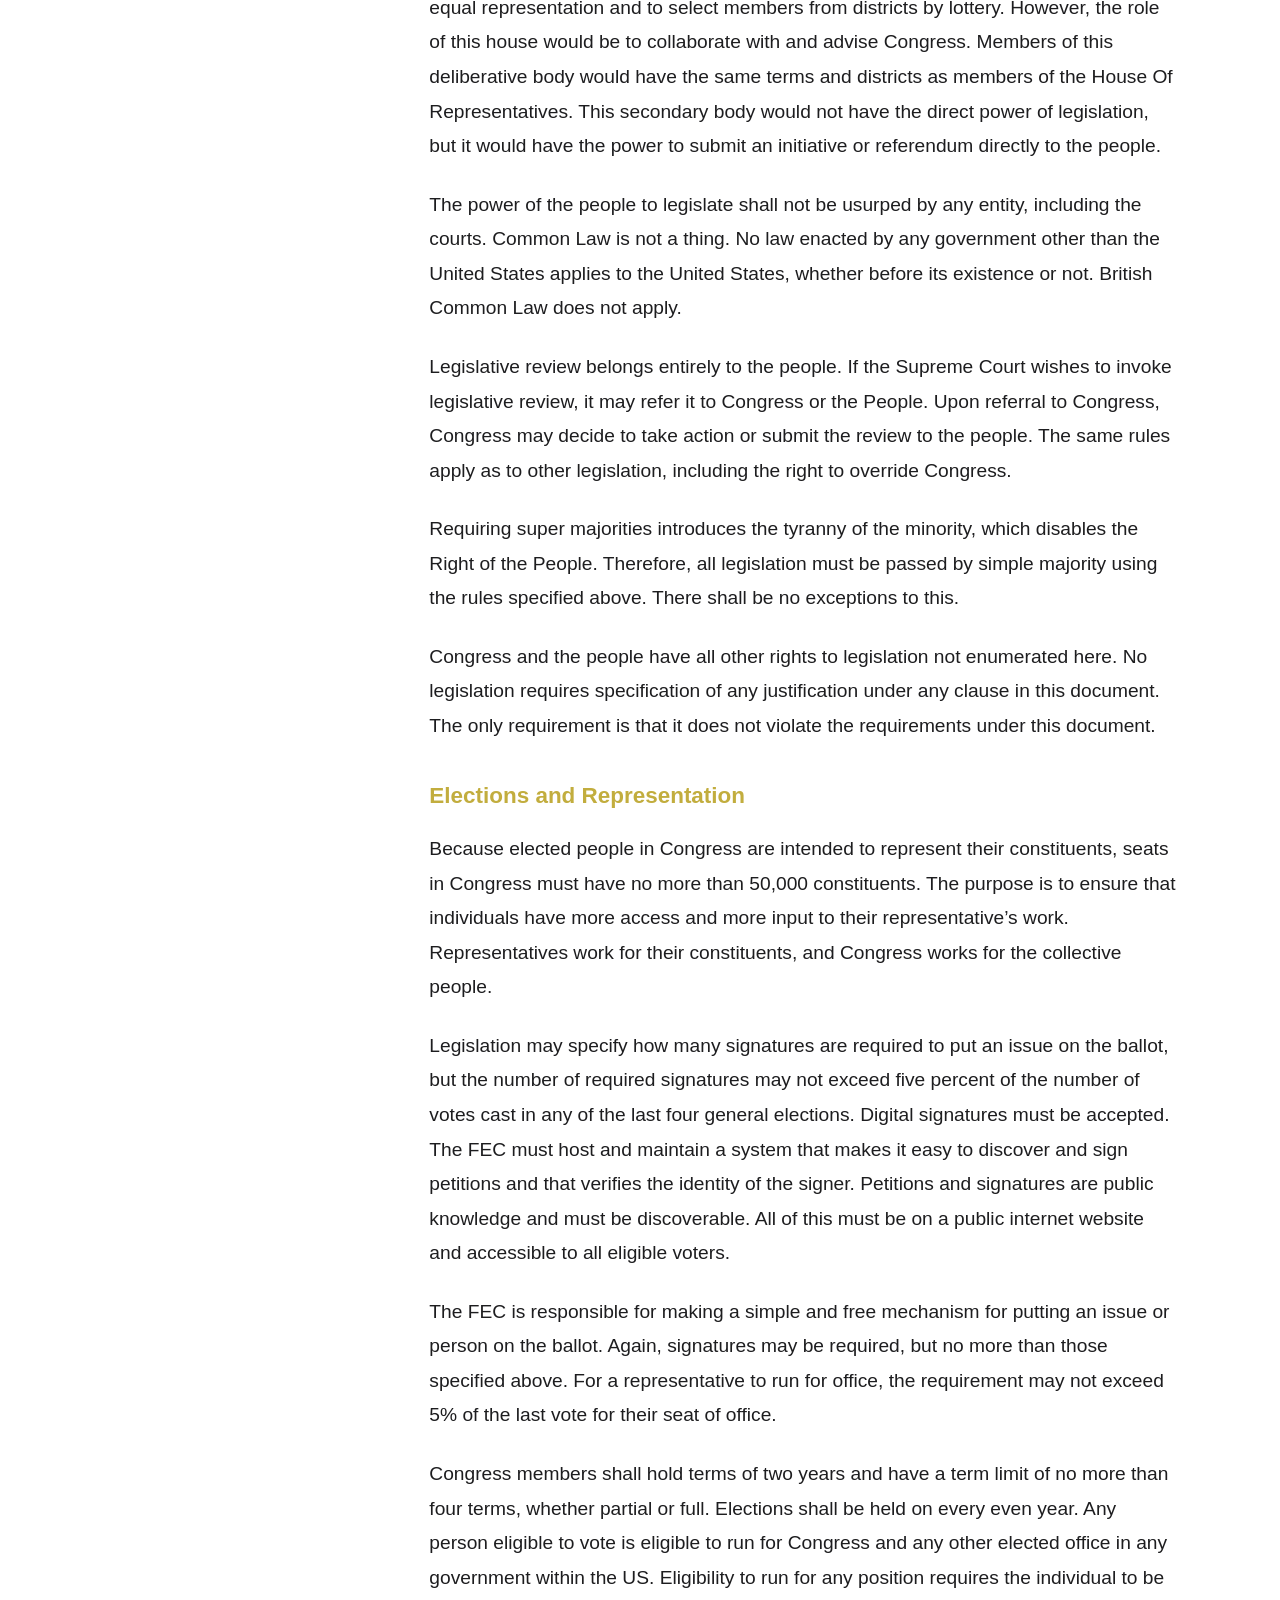
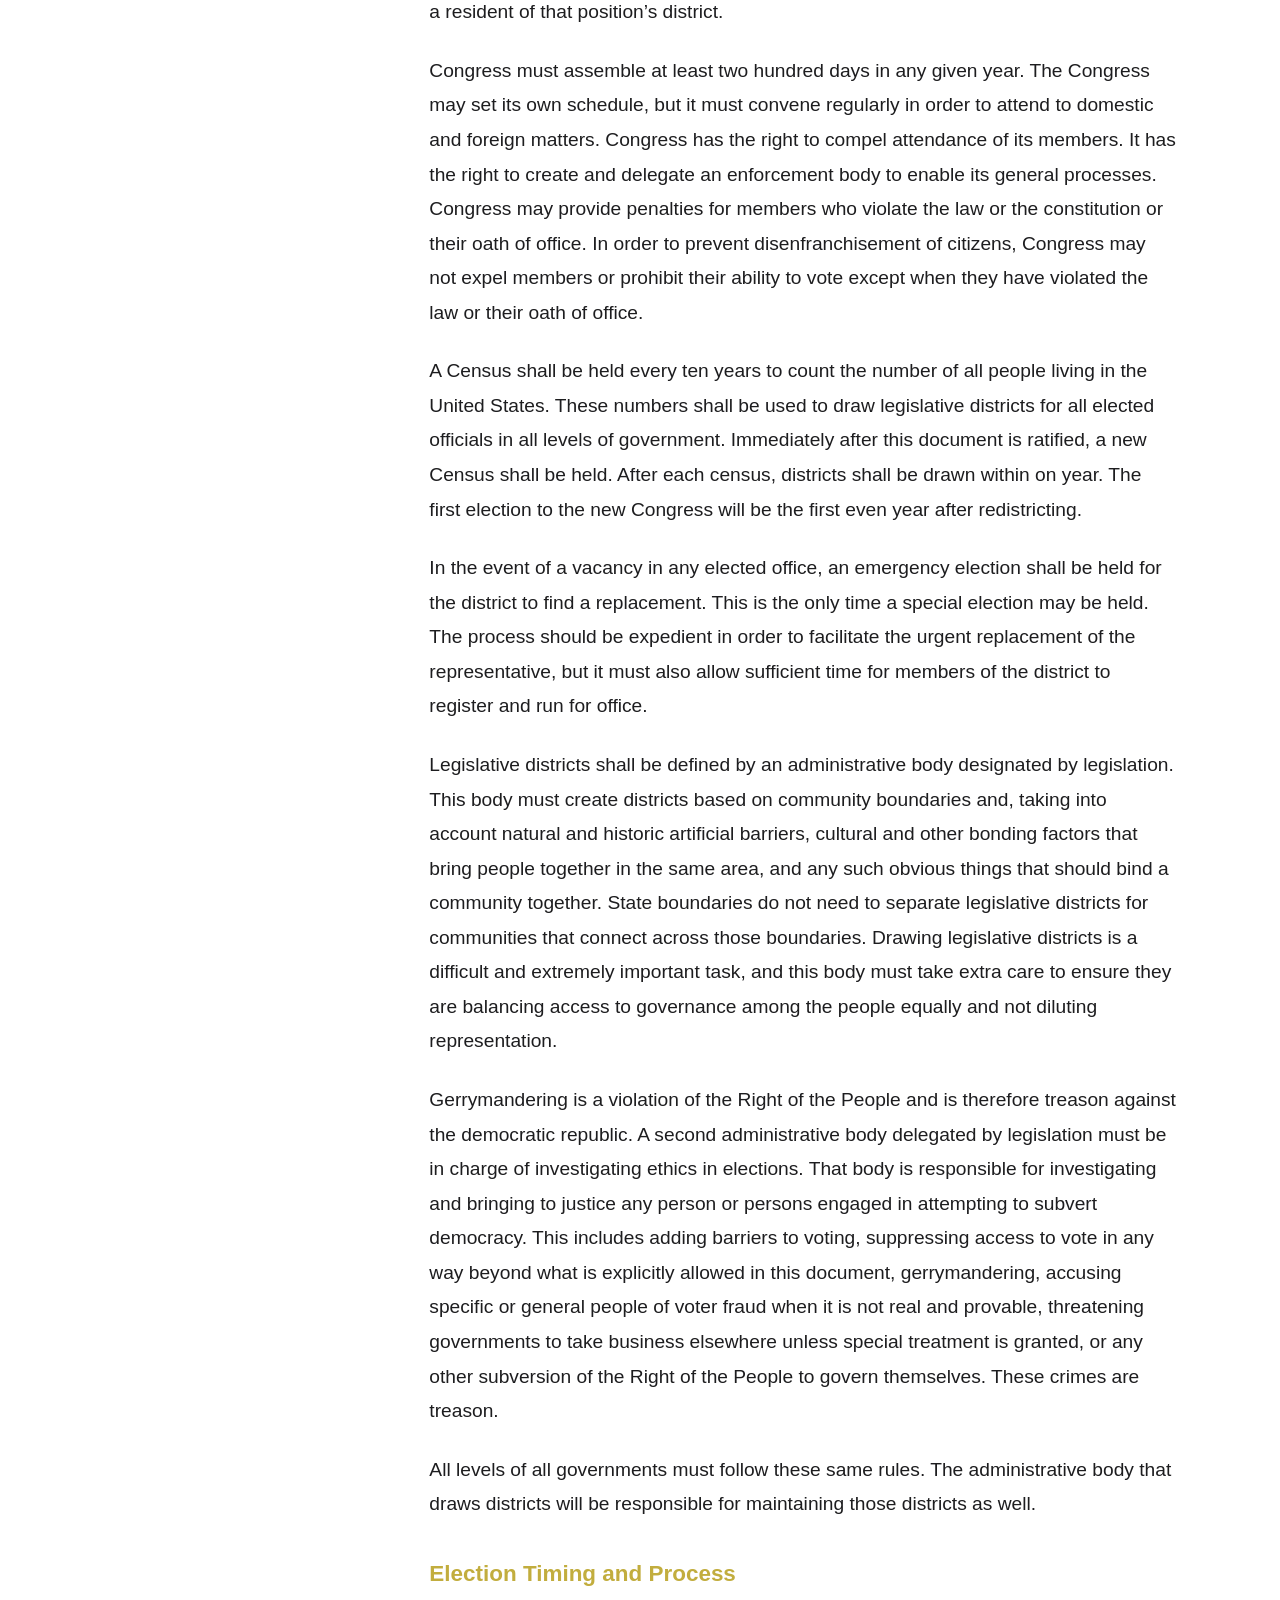
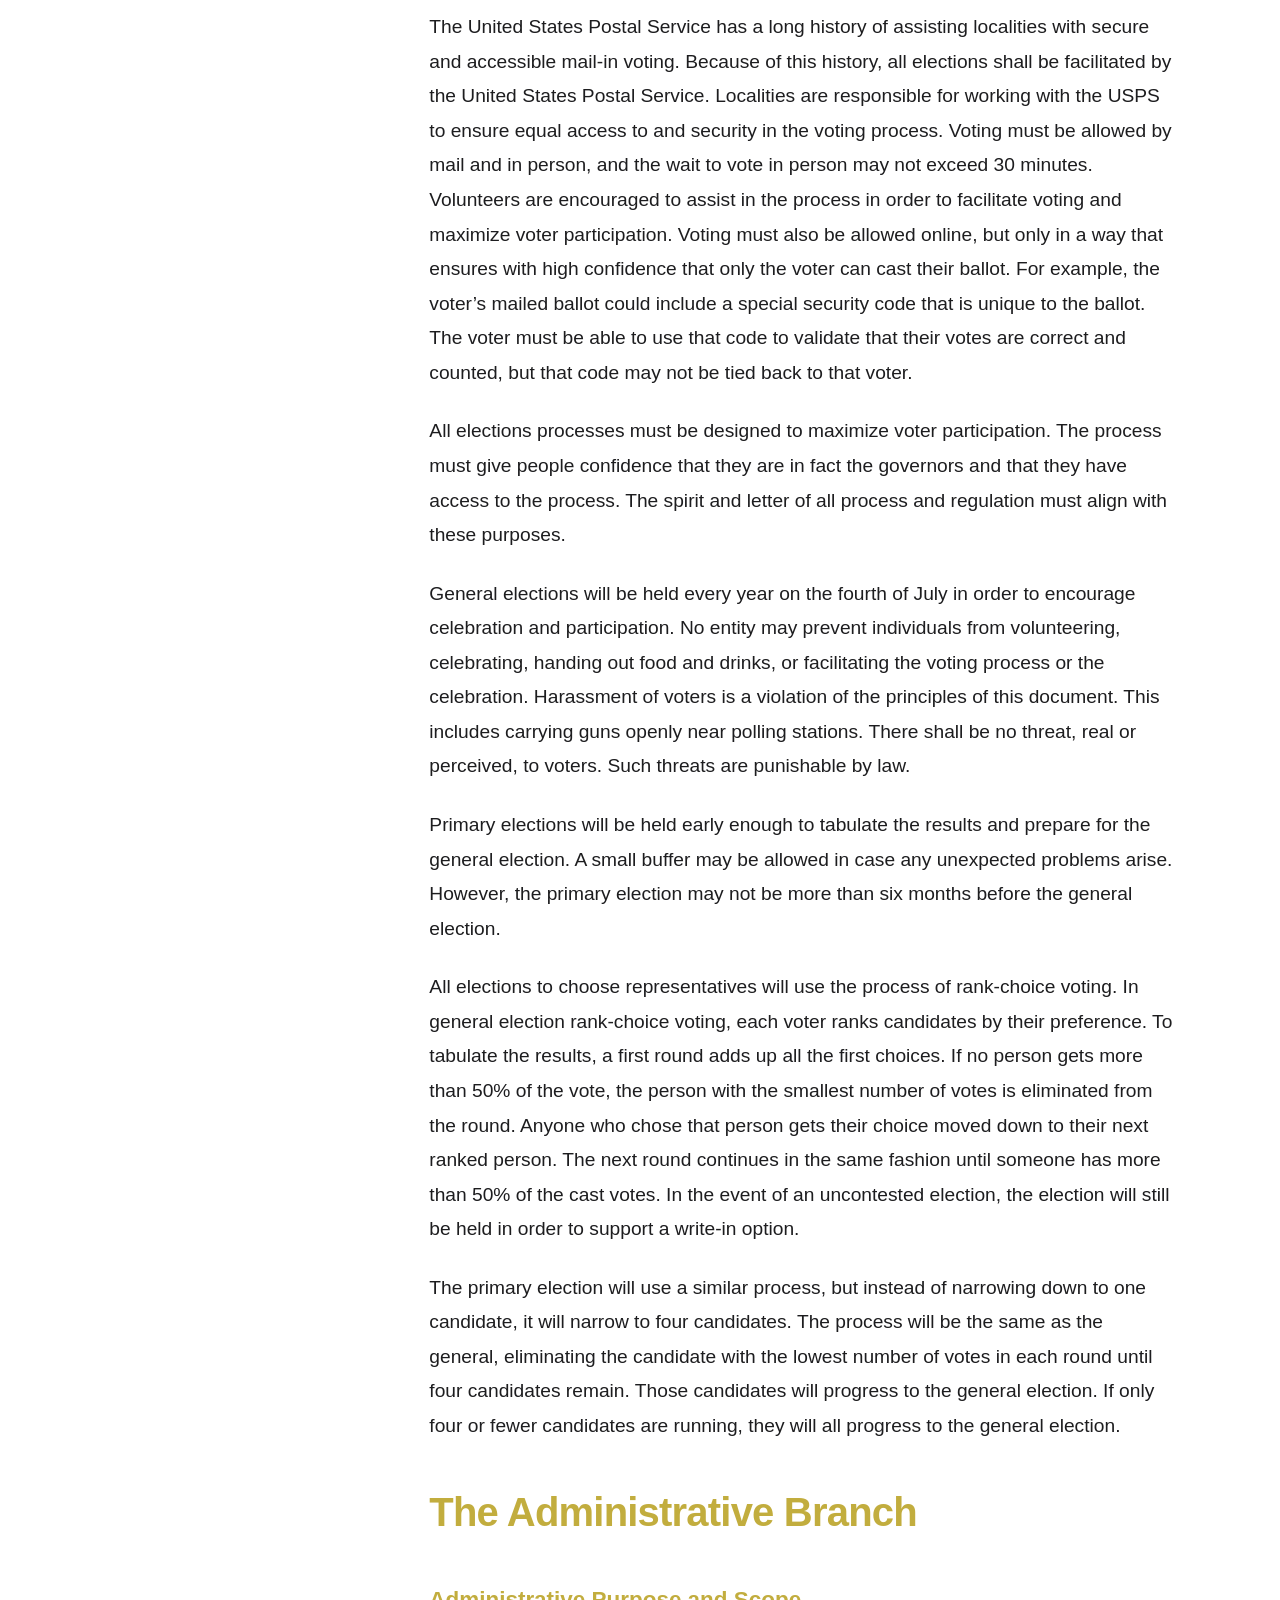
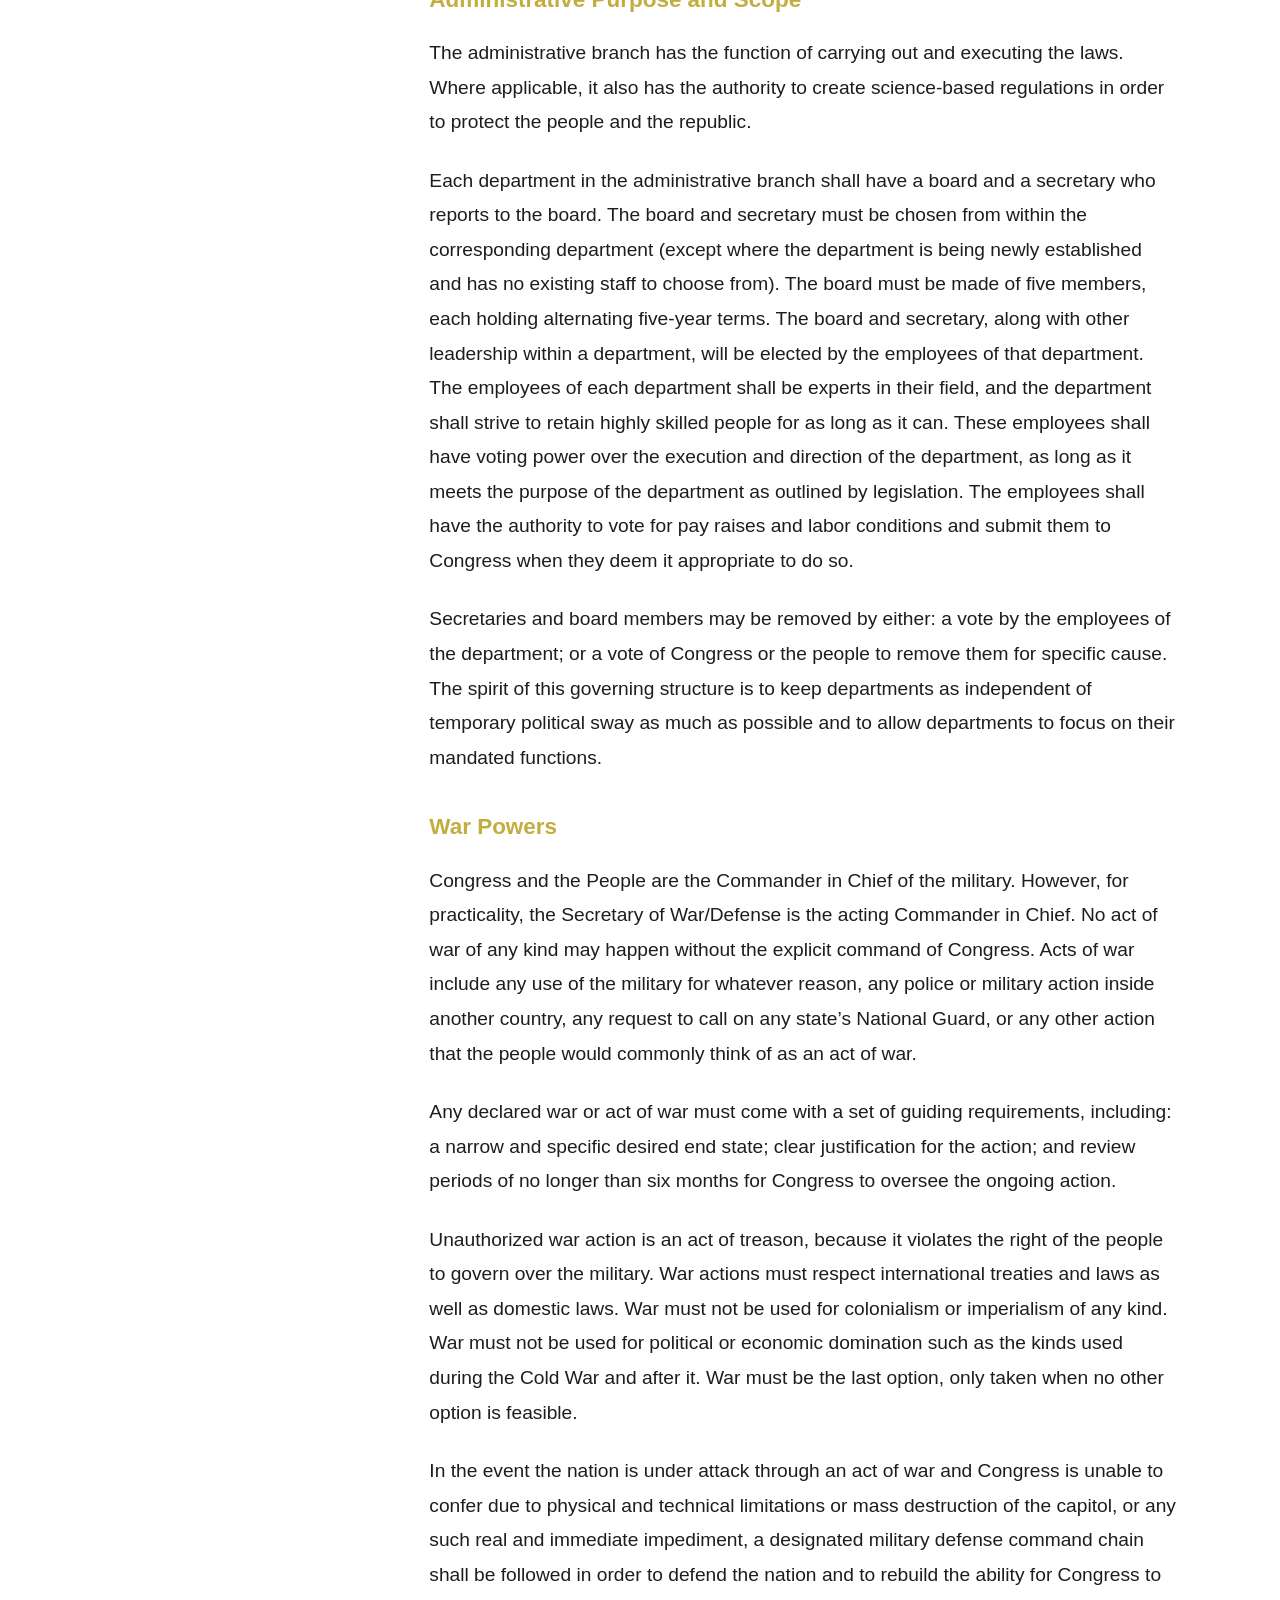
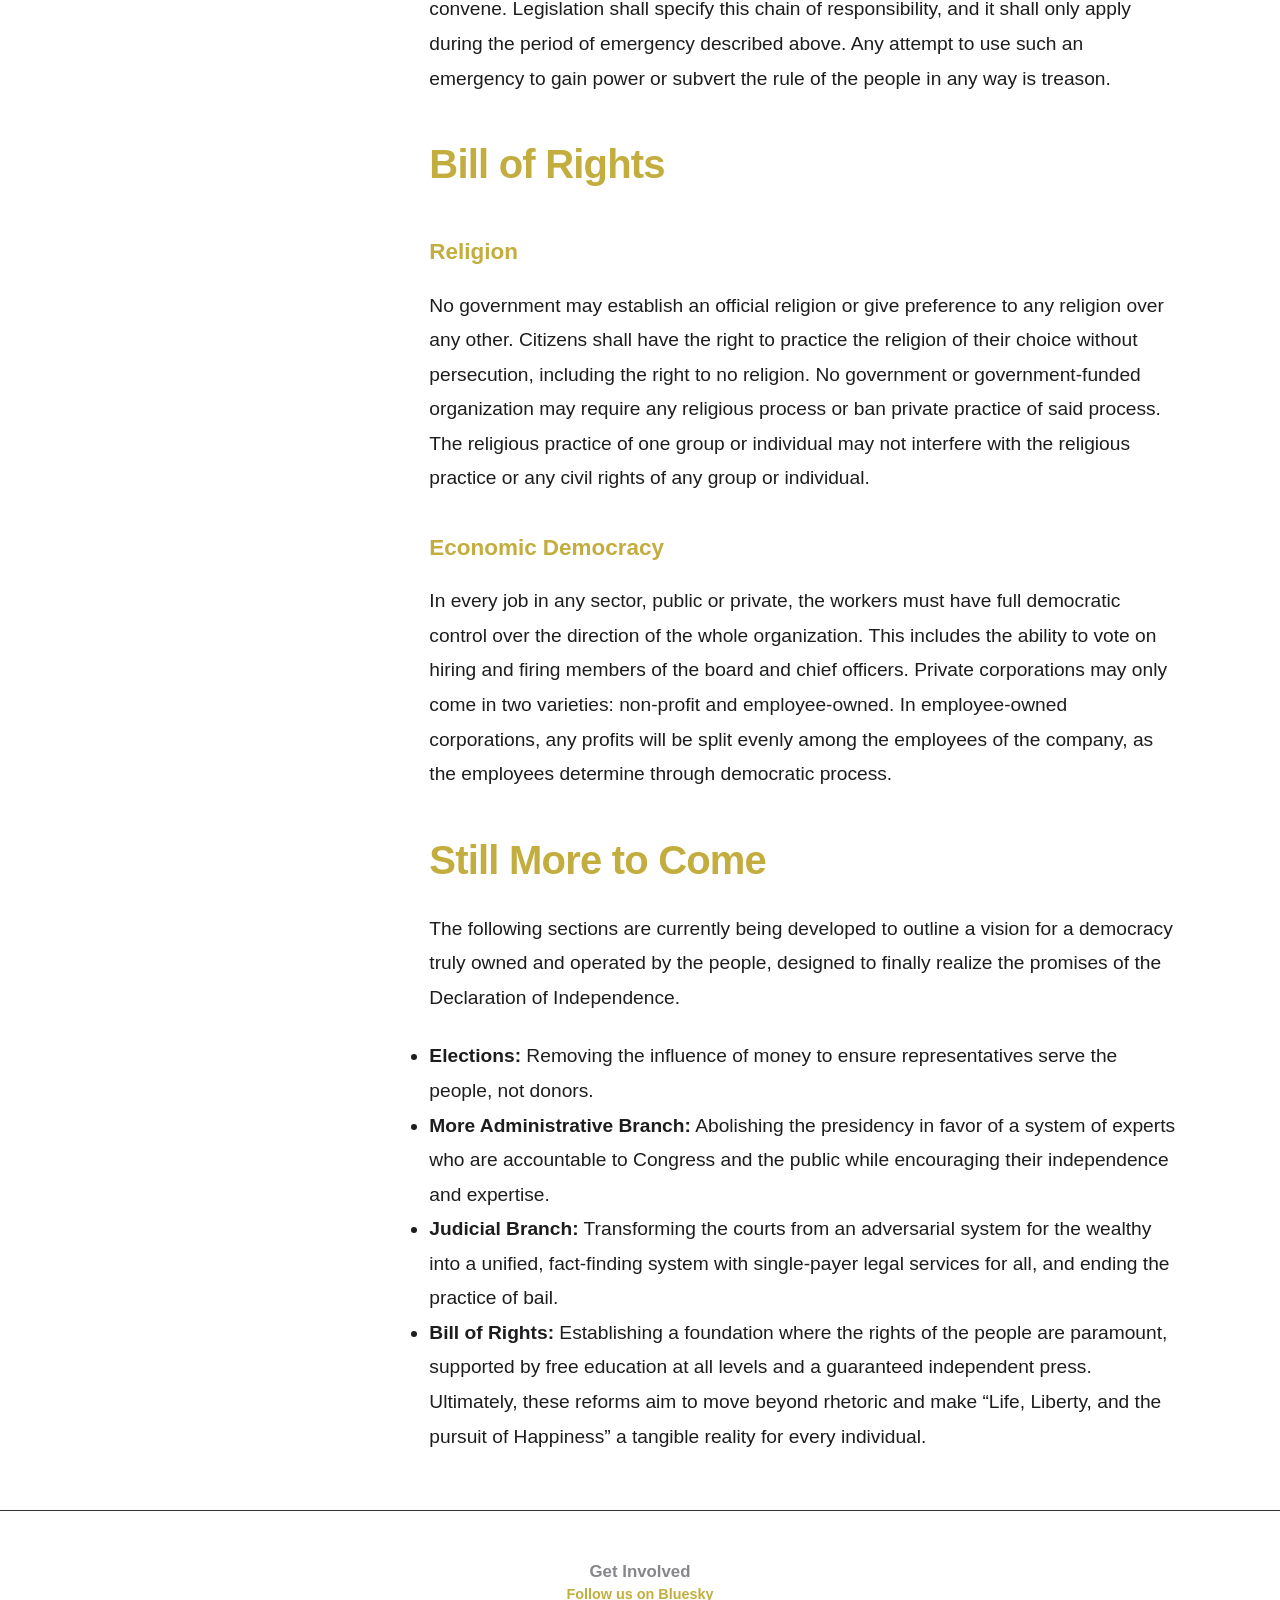
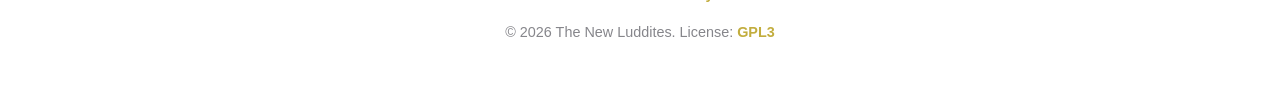
==== commit b8c85200: "Refactor link styling to use generic class - Rename bluesky-link to link-primary for better reusabil" ====
--- a/constitution/index.html
+++ b/constitution/index.html
@@ -394,10 +394,10 @@
 <footer id="get-involved">
     <div style="margin-bottom: 1rem; text-align: center;">
         <h3>Get Involved</h3>
-        <p><a href="https://bsky.app/profile/newluddites.bsky.social" target="_blank" rel="noopener noreferrer" class="bluesky-link">Follow us on Bluesky</a></p>
+        <p><a href="https://bsky.app/profile/newluddites.bsky.social" target="_blank" rel="noopener noreferrer" class="link-primary">Follow us on Bluesky</a></p>
     </div>
 
-    <p style="margin-top: 1rem;">&copy; 2026 The New Luddites. License: <a href="../LICENSE">GPL3</a></p>
+    <p style="margin-top: 1rem;">&copy; 2026 The New Luddites. License: <a href="../LICENSE" class="link-primary">GPL3</a></p>
 </footer>
 </body>
 </html>
--- a/css/style.css
+++ b/css/style.css
@@ -413,15 +413,15 @@
     box-shadow: 0 0 8px rgba(0, 119, 255, 0.4);
 }
 
-/* Bluesky follow link — matches existing link styling */
-.bluesky-link {
+/* Primary link style */
+.link-primary {
     color: var(--primary);
     font-weight: bold;
     text-decoration: none;
     transition: var(--transition);
 }
 
-.bluesky-link:hover {
+.link-primary:hover {
     color: var(--accent);
 }
 
